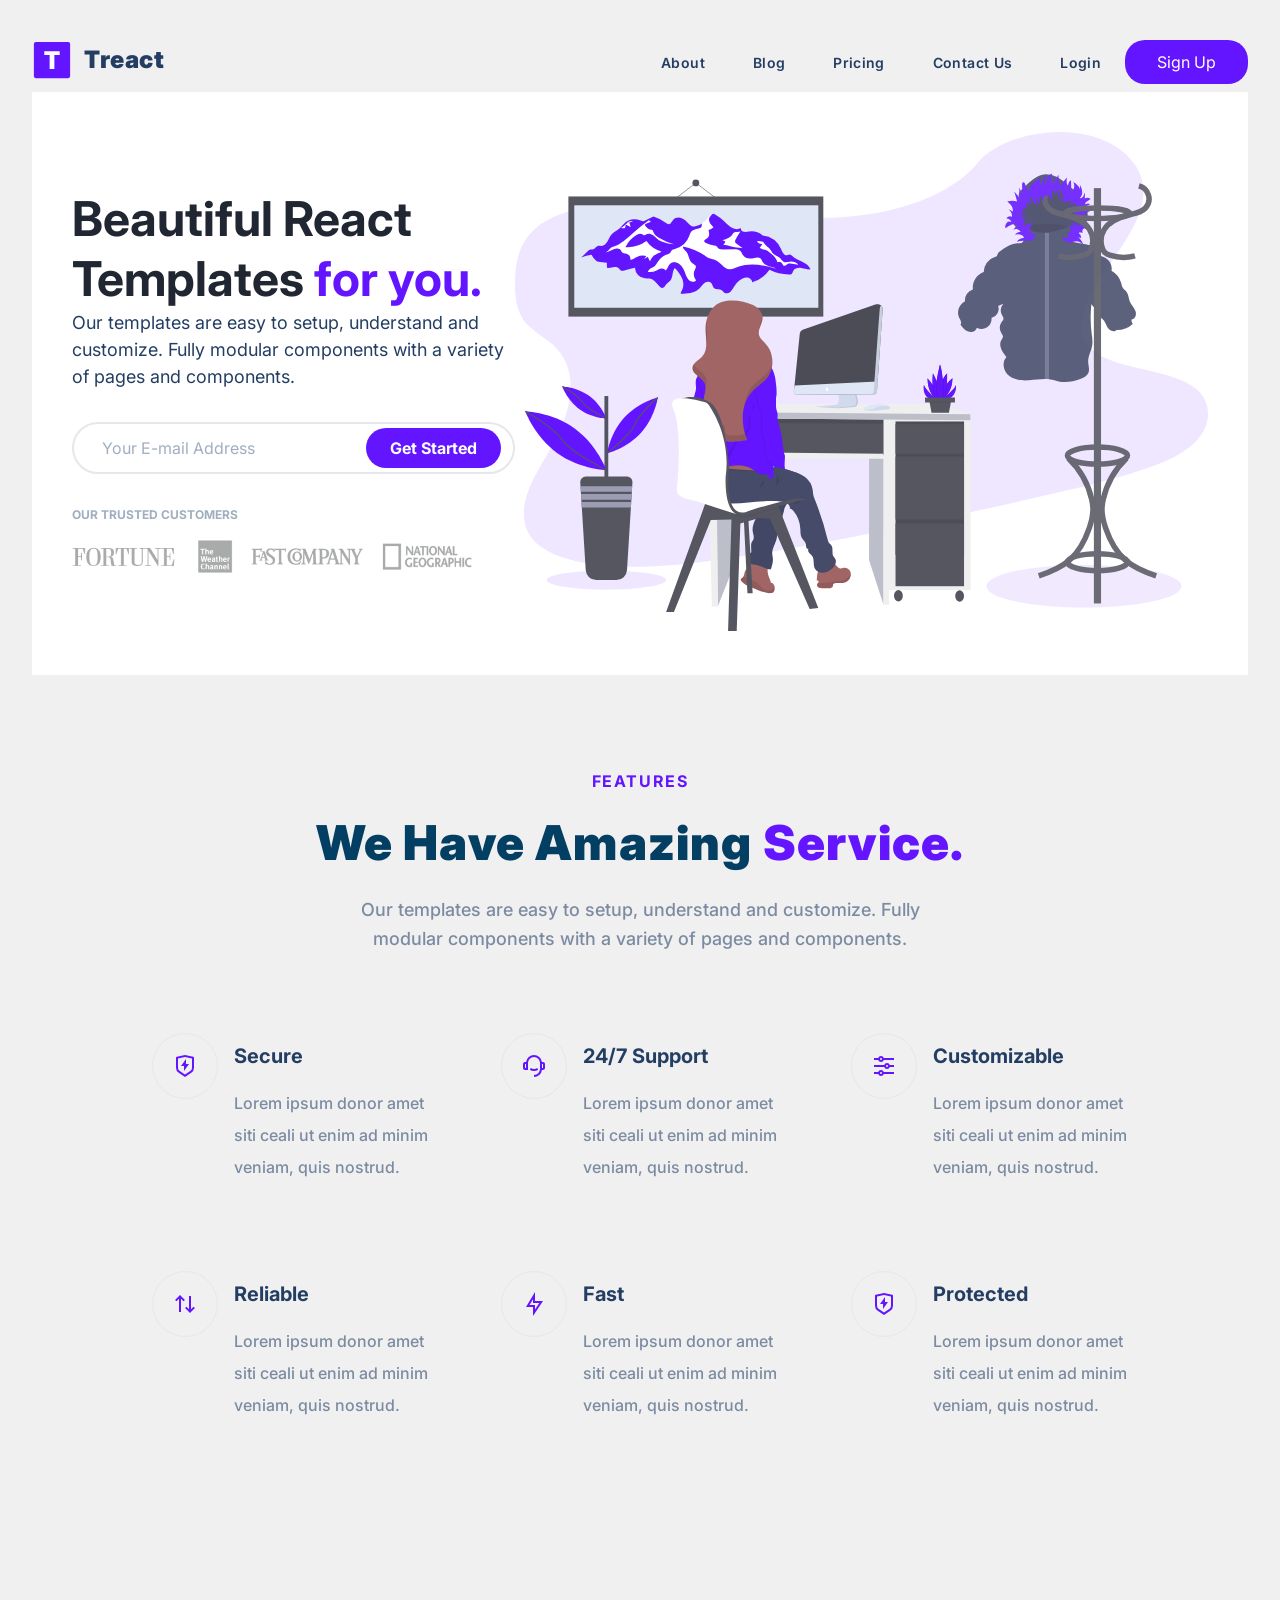
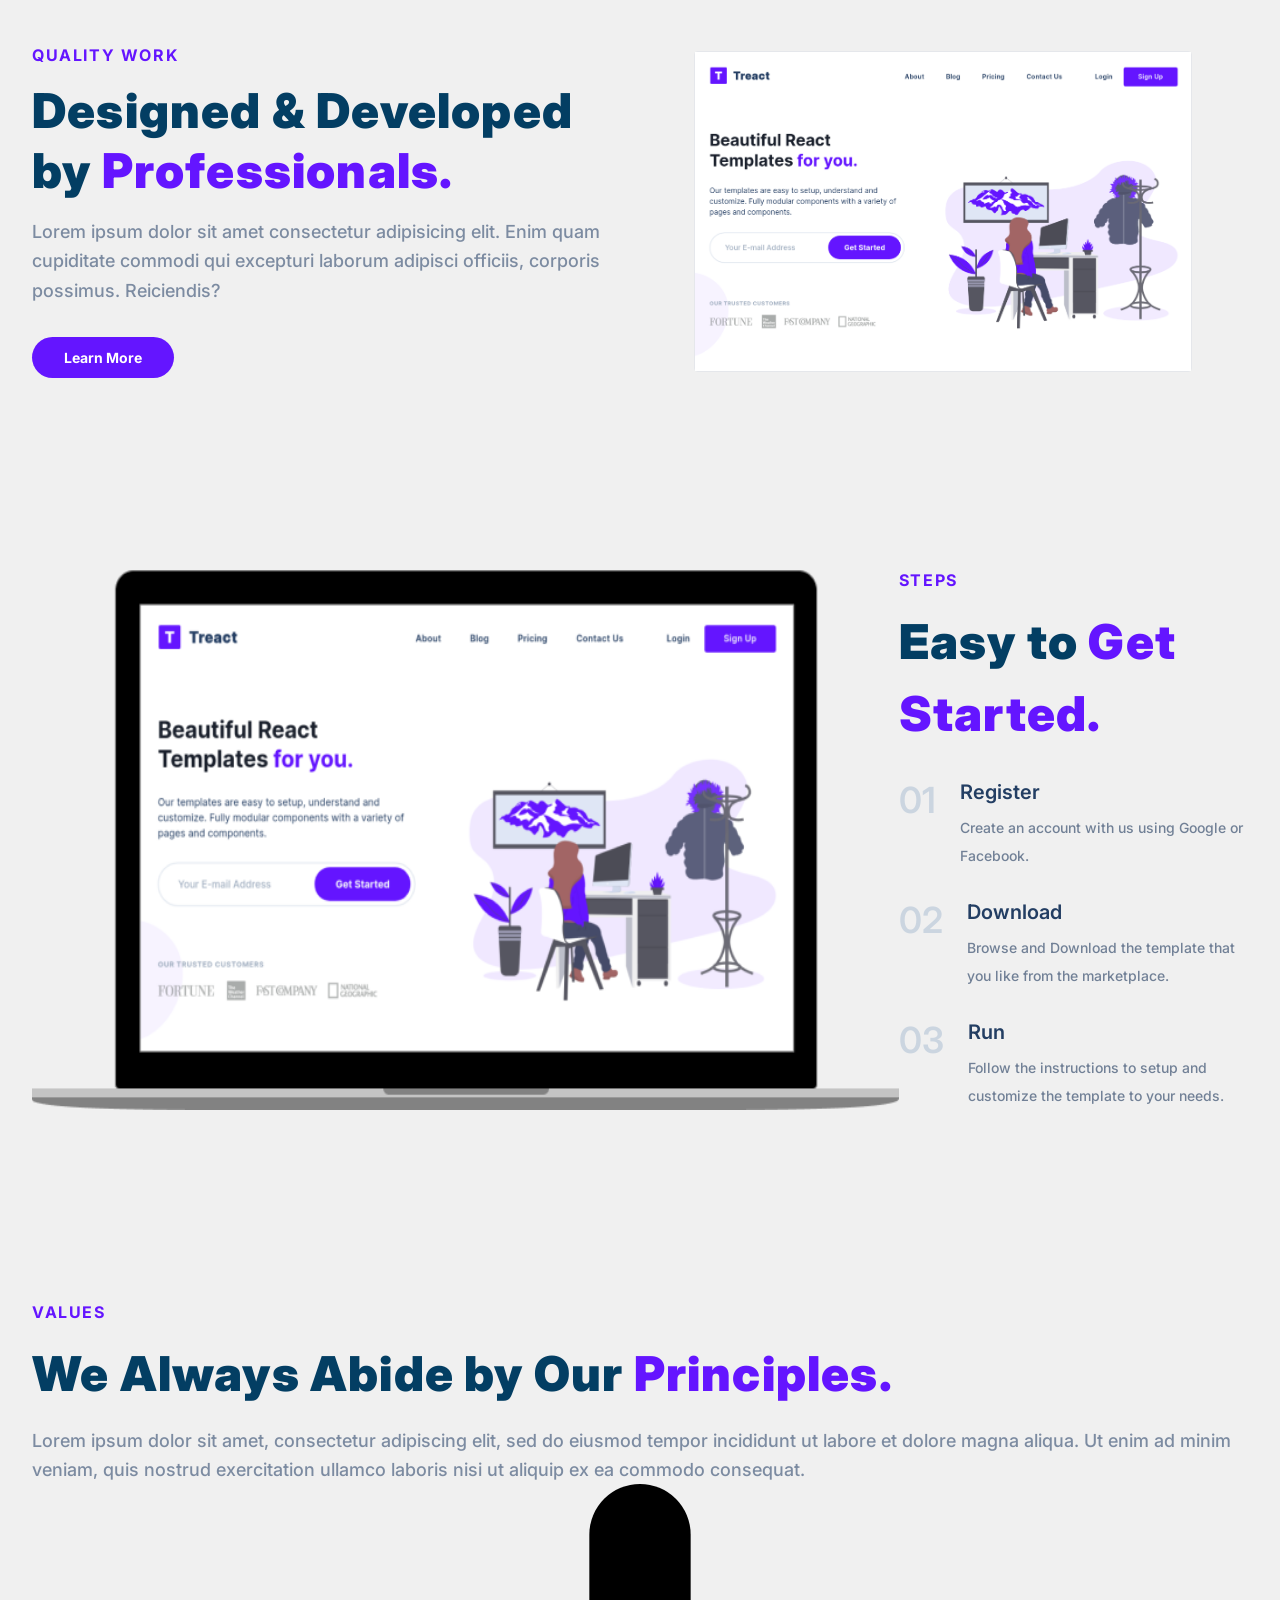
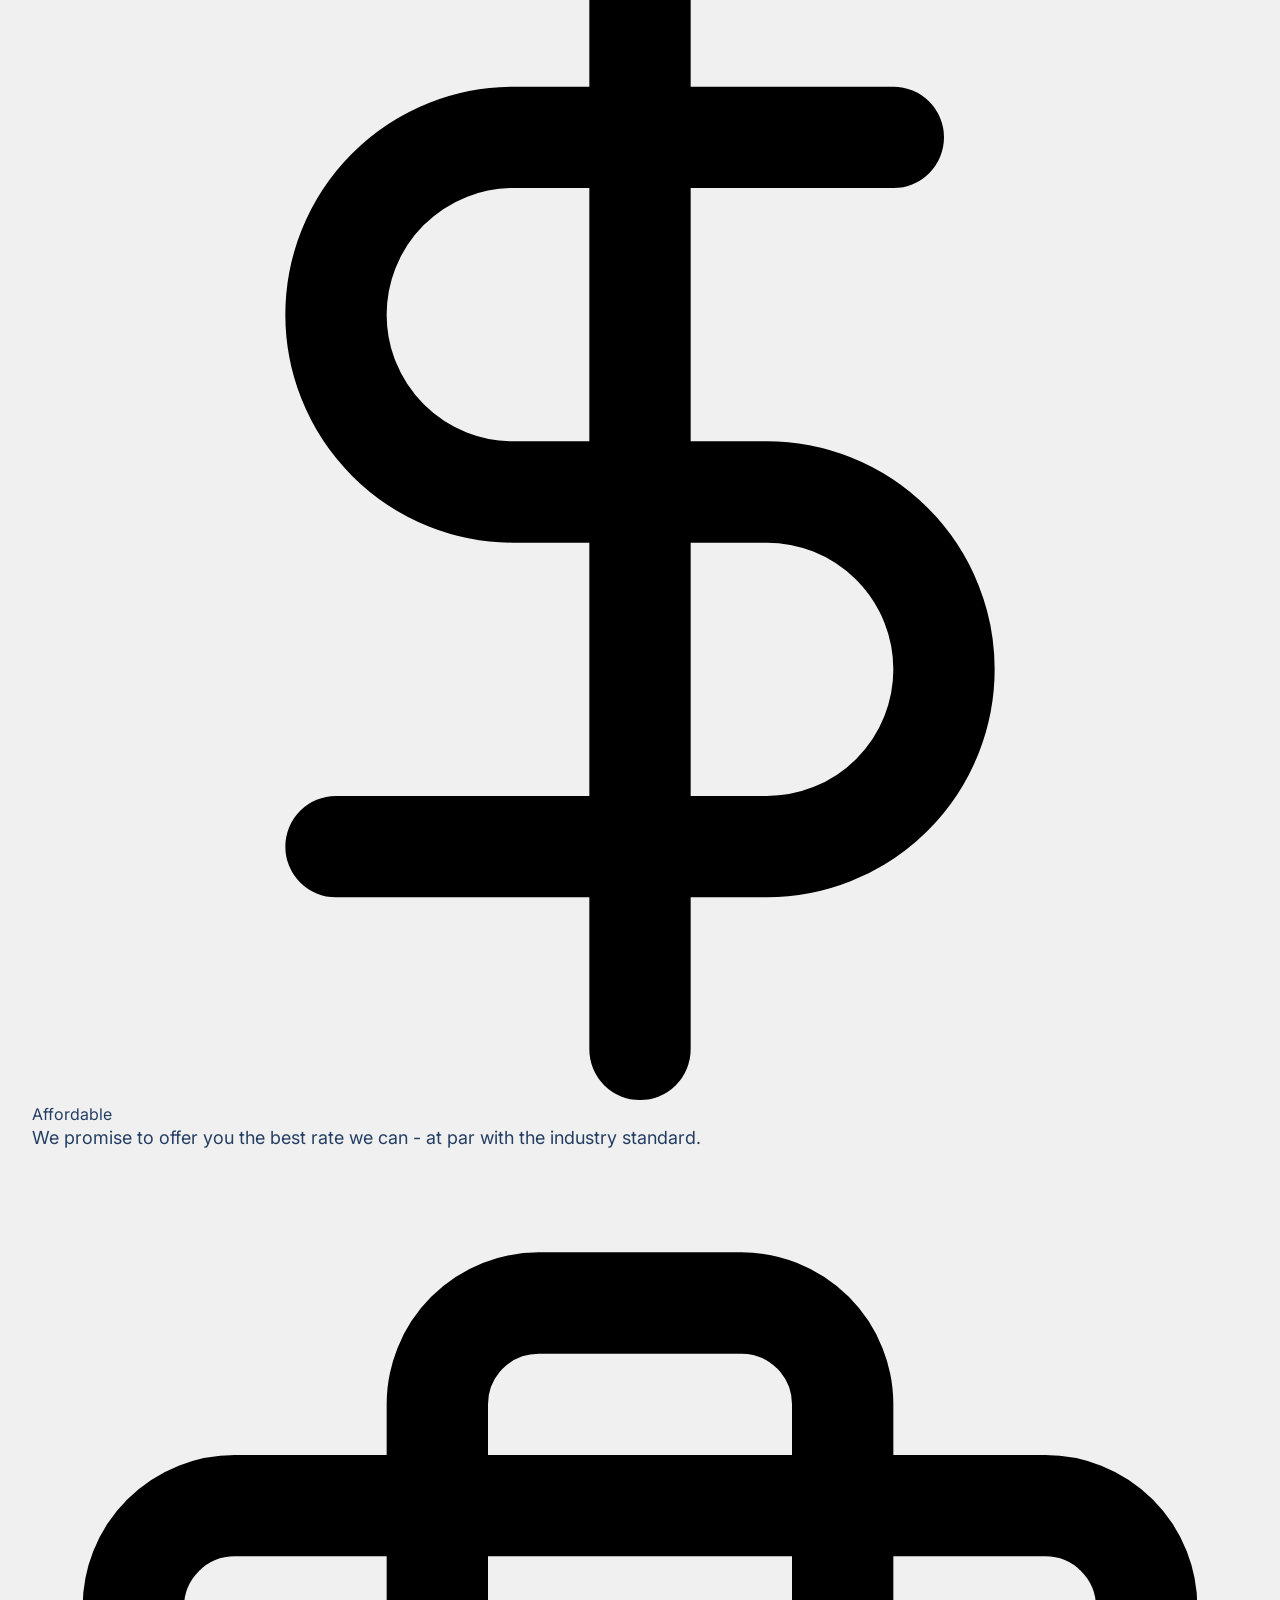
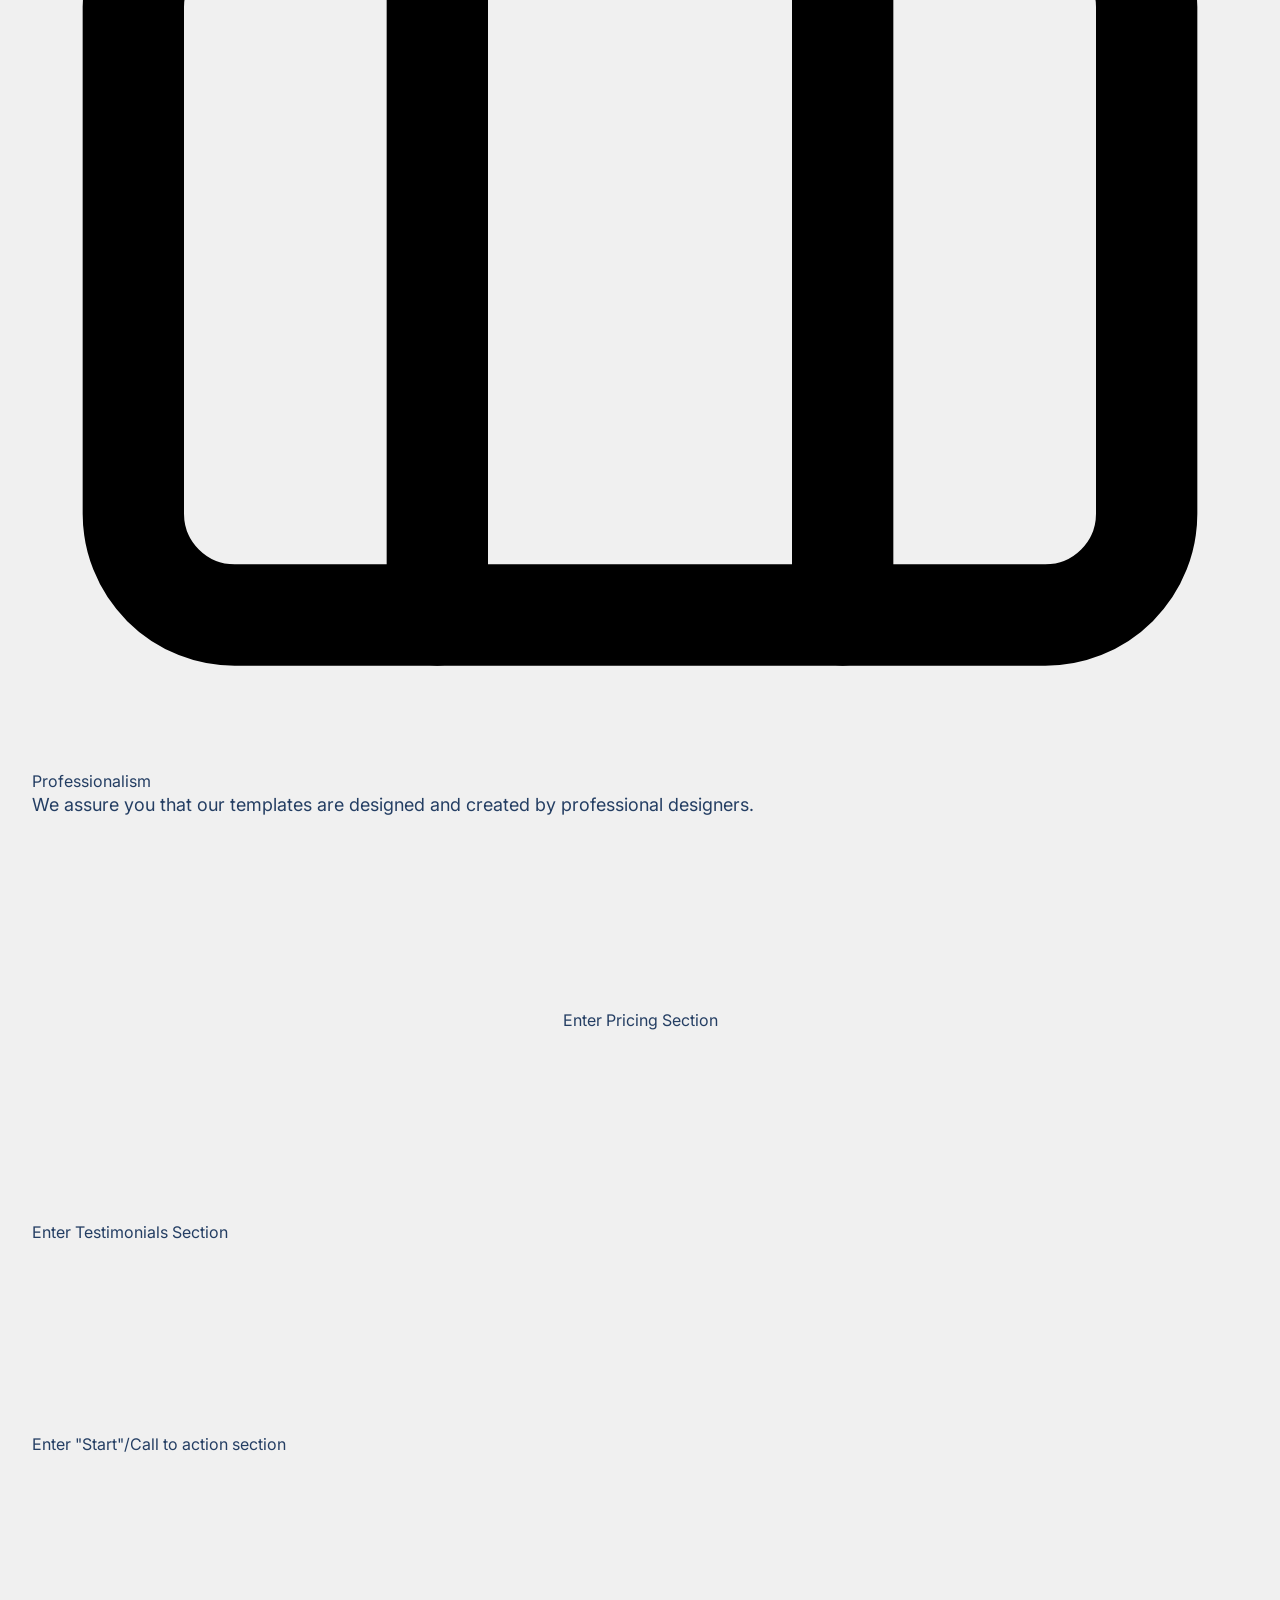
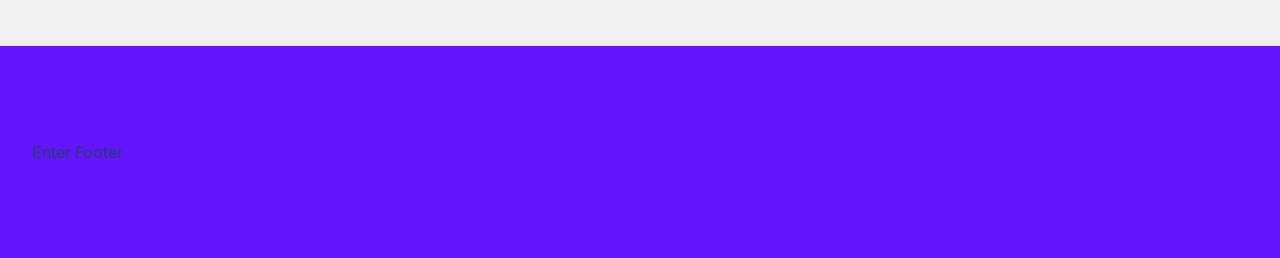
==== Final Project Kami/index.html @ b2da8e0b "ALL by myself through VALUES html" ====
<!DOCTYPE html>
<html lang="en">

<head>
    <meta charset="UTF-8">
    <meta http-equiv="X-UA-Compatible" content="IE=edge">
    <meta name="viewport" content="width=device-width, initial-scale=1.0">
    <title>Document</title>
    <link rel="stylesheet" href="styles.css">
    <link rel="stylesheet" href="https://pro.fontawesome.com/releases/v5.10.0/css/all.css"
        integrity="sha384-AYmEC3Yw5cVb3ZcuHtOA93w35dYTsvhLPVnYs9eStHfGJvOvKxVfELGroGkvsg+p" crossorigin="anonymous" />
    <script src="script.js"></script>
</head>

<body>
    <section id="landing">
        <nav>
            <div class="row nav__row">
                <div class="nav__logo">
                <img class="nav__logo--img" src= "assets 2/logo.2c489fc453a1783cbadacf914efa3df6.svg" alt="LOGO">
                <div class="nav__logo--title">Treact</div>
                </div>
                <div class="nav__links">
                    <a href="#" class="nav__link">About</a>
                    <a href="#" class="nav__link">Blog</a>
                    <a href="#" class="nav__link">Pricing</a>
                    <a href="#" class="nav__link">Contact Us</a>
                    <a href="#" class="nav__link">Login</a>
                    <a href="#" class="nav__link--primary">Sign Up</a>
                </div>
                <button class="btn__menu" onclick="openMenu()">
                    <svg xmlns="http://www.w3.org/2000/svg" width="24" height="24" viewBox="0 0 24 24" fill="none"
                        stroke="currentColor" stroke-width="2" stroke-linecap="round" stroke-linejoin="round"
                        class="btn__menu--svg">
                        <line x1="3" y1="12" x2="21" y2="12"></line>
                        <line x1="3" y1="6" x2="21" y2="6"></line>
                        <line x1="3" y1="18" x2="21" y2="18"></line></svg>
                </button>
            </div>
        </nav>
        <div class="modal">
            <button class="btn__menu btn__menu--close" onclick="closeMenu()">
                <svg xmlns="http://www.w3.org/2000/svg" width="24" height="24" viewBox="0 0 24 24" fill="none"
                    stroke="currentColor" stroke-width="2" stroke-linecap="round" stroke-linejoin="round"
                    class="light___StyledCloseIcon-lj69nl-14 fASujC">
                    <line x1="18" y1="6" x2="6" y2="18"></line>
                    <line x1="6" y1="6" x2="18" y2="18"></line>
                </svg>
            </button>
            <div class="modal__links">
                <a class="modal__link">About</a>
                <a class="modal__link">Blog</a>
                <a class="modal__link">Pricing</a>
                <a class="modal__link">Contact Us</a>
                <a class="modal__link">Login</a>
                <a class="modal__link modal__link--primary">Sign Up</a>
            </div>
        </div>
        <header>
    <div class="header-container">
        <div class="row">
        <div class="header__content">
            <div class="header__description">
                <h1>Beautiful React Templates <span class="purple">for you.</span></h1>
                <p class="header__description--para">
                    Our templates are easy to setup, understand and customize. Fully modular components with a variety of pages and components.
                </p>
                <div class="header__email--input">
                    <input type="email" placeholder="Your E-mail Address">
                    <button class="header__email--btn">Get Started</button>
                </div>
                <p class="header__customers--title">OUR TRUSTED CUSTOMERS</p>
                <img src="assets 2/customers-logo-strip.680ac7c2e8ae28161d2c.png" class="header__customers" alt="Customers">
            </div>
            <div class="header__img--wrapper">
                <img src="assets 2/design-illustration-2.6da6a00b20c07c4a9b65d1870679e1b8.svg" class="header__img" alt="Illustration">
            </div>
        </div>
        </div>
    </div>
</header>

    </section>
    <main>
        <section id="features">
            <div class="container">
                <div class="row__narrow">
                    <h4 class="section__tag">FEATURES</h4>
                    <h2 class="section__title">We Have Amazing <span class="purple">Service.</span></h2>
                    <div class="section__para">Our templates are easy to setup, understand and customize. Fully modular components with a variety of pages and components.</div>
                    <div class="features">
                       <div class="feature">
                        <div class="feature__row">
                            <figure class="feature__img--wrapper">
                                <img src="assets 2/shield-icon.daefe14b320b14fbd9cbd18908ac93ec.svg" class="feature__img">
                            </figure>
                            <div class="feature__text">
                                <h3 class="feature__title">Secure</h3>
                                <p class="feature__para">Lorem ipsum donor amet siti ceali ut enim ad minim veniam, quis nostrud.</p>
                            </div>
                        </div>
                       </div> 
                       <div class="feature">
                        <div class="feature__row">
                            <figure class="feature__img--wrapper">
                                <img src="assets 2/support-icon.f9253ffa8cb6ffde5bbaa05eb5136375.svg" class="feature__img">
                            </figure>
                            <div class="feature__text">
                                <h3 class="feature__title">24/7 Support</h3>
                                <p class="feature__para">Lorem ipsum donor amet siti ceali ut enim ad minim veniam, quis nostrud.</p>
                            </div>
                        </div>
                       </div> 
                       <div class="feature">
                        <div class="feature__row">
                            <figure class="feature__img--wrapper">
                                <img src="assets 2/customize-icon.367468c90fd796009b97fbfba67b2c6a.svg" class="feature__img">
                            </figure>
                            <div class="feature__text">
                                <h3 class="feature__title">Customizable</h3>
                                <p class="feature__para">Lorem ipsum donor amet siti ceali ut enim ad minim veniam, quis nostrud.</p>
                            </div>
                        </div>
                       </div> 
                       <div class="feature">
                        <div class="feature__row">
                            <figure class="feature__img--wrapper">
                                <img src="assets 2/reliable-icon.1367510a8f0a1bec76dc425d25f92f43.svg" class="feature__img">
                            </figure>
                            <div class="feature__text">
                                <h3 class="feature__title">Reliable</h3>
                                <p class="feature__para">Lorem ipsum donor amet siti ceali ut enim ad minim veniam, quis nostrud.</p>
                            </div>
                        </div>
                       </div> 
                       <div class="feature">
                        <div class="feature__row">
                            <figure class="feature__img--wrapper">
                                <img src="assets 2/fast-icon.dbb971a73d4805d2fc3bcdacdb55beba.svg" class="feature__img">
                            </figure>
                            <div class="feature__text">
                                <h3 class="feature__title">Fast</h3>
                                <p class="feature__para">Lorem ipsum donor amet siti ceali ut enim ad minim veniam, quis nostrud.</p>
                            </div>
                        </div>
                       </div> 
                       <div class="feature">
                        <div class="feature__row">
                            <figure class="feature__img--wrapper">
                                <img src="assets 2/shield-icon.daefe14b320b14fbd9cbd18908ac93ec.svg" class="feature__img">
                            </figure>
                            <div class="feature__text">
                                <h3 class="feature__title">Protected</h3>
                                <p class="feature__para">Lorem ipsum donor amet siti ceali ut enim ad minim veniam, quis nostrud.</p>
                            </div>
                        </div>
                       </div> 
                    </div>
                </div>
            </div>
        </section>
        <section id="quality">
            <div class="container">
                <div class="row">
                    <div class="quality__description">
                        <div class="section__tag">QUALITY WORK</div>
                        <h2 class="section__title">Designed & Developed by <span class="purple">Professionals.</span></h2>
                        <p class="section__para">Lorem ipsum dolor sit amet consectetur adipisicing elit. Enim quam cupiditate commodi qui excepturi laborum adipisci officiis, corporis possimus. Reiciendis?</p>
                        <button class="btn">Learn More</button>
                    </div>
                    <figure class="quality__img--wrapper">
                        <img src="assets 2/hero-screenshot-1.40a097b525c2f8c9808e.png" class="quality__img">
                    </figure>
                </div>
            </div>
        </section>
        <section id="steps">
            <div class="container">
                <div class="row">
                    <div class="steps__img--wrapper">
                        <img src="assets 2/hero-screenshot-2.241aac1fbc66db29d873.png" class="steps__img" alt="Screenshot">
                    <div class="steps__description">
                        <div class="section__tag">STEPS</div>
                        <h2 class="section__title">Easy to <span class="purple">Get Started.</span></h2>
                        <div class="step__list">
                            <div class="step">
                                <div class="step__number">01</div>
                                <div class="step__description">
                                    <div class="step__title">Register</div>
                                    <p class="step__para">Create an account with us using Google or Facebook.</p>
                                </div>
                            </div>
                            <div class="step">
                                <div class="step__number">02</div>
                                <div class="step__description">
                                    <div class="step__title">Download</div>
                                    <p class="step__para">Browse and Download the template that you like from the marketplace.</p>
                                </div>
                            </div>
                            <div class="step">
                                <div class="step__number">03</div>
                                <div class="step__description">
                                    <div class="step__title">Run</div>
                                    <p class="step__para">Follow the instructions to setup and customize the template to your needs.</p>
                                </div>
                            </div> 
                        </div>
                </div>
            </div>
        </section>
        <section id="values">
            <div class="container">
                <div class="row">
                    <div class="values__description">
                        <div class="section__tag">VALUES</div>
                        <h2 class="section__title">We Always Abide by Our<span class="purple"> Principles.</span></h2>
                        <div class="section__para">Lorem ipsum dolor sit amet, consectetur adipiscing elit, sed do eiusmod tempor incididunt ut labore et dolore magna aliqua. Ut enim ad minim veniam, quis nostrud exercitation ullamco laboris nisi ut aliquip ex ea commodo consequat.</div>
                        <div class="value__list">
                        <div class="value">
                        <div class="value__title">
                            <img src="assets 2/dollar-sign (1).svg" alt="Dollar Sign">Affordable</div>
                        <p class="value__para">We promise to offer you the best rate we can - at par with the industry standard.</p>
                    </div>
                </div>
                <div class="value">
                    <div class="value__title">
                        <img src="assets 2/briefcase.svg" alt="Briefcase">Professionalism</div>
                    <p class="value__para">We assure you that our templates are designed and created by professional designers.</p>
                </div>
                </div>
                    </div>
                </div>
            </div>
        </section>
        <section id="pricing">
            <div class="container">
                <div class="row">
                    <!--  -->Enter Pricing Section<!--  -->
                </div>
            </div>
        </section>
        <section id="testimonials">
            <div class="container">
                <div class="row">
                    <!--  -->Enter Testimonials Section<!--  -->
                </div>
            </div>
        </section>
        <section id="start">
            <div class="container">
                <div class="row">
                    <!--  -->Enter "Start"/Call to action section<!--  -->
                </div>
            </div>
        </section>
    </main>
    <footer>
        <div class="row footer__row">
            <!--  -->Enter Footer<!--  -->
        </div>
    </footer>
</body>

</html>
---- Final Project Kami/styles.css ----
@import url('https://fonts.googleapis.com/css2?family=Inter:wght@100;200;300;400;500;600;700;800;900&display=swap');

* {
    margin: 0;
    padding: 0;
    box-sizing: border-box;
    font-family: 'Inter', system-ui;
    color: #243e63;
}

html {
    scroll-behavior: smooth;
}

body {
    max-width: 100vw;
    overflow-x: hidden;
    font-family: 'Inter', system-ui;
    background-color: #f0f0f0;
    color: #333;
}




.row {
    width: 100%;
    max-width: 1280px;
    margin: 0 auto;
}

.row__narrow {
    width: 100%;
    max-width: 1024px;
    margin: 0 auto;
}

.container {
    padding: 96px 0;
}

a {
    display: inline;
    text-decoration: none;
}

img {
    width: 100%;
}

h1 {
    font-size: 48px;
    color: #212732;
    line-height: 1.25;
}

.purple {
    color: #6415ff;
}

p {
    font-size: 18px;
    line-height: 1.5;
}
.section__title {
    font-size: 48px;
    font-weight: 900;
    color: rgba(6, 62, 99);
    line-height: 1.5;
    margin: 16px 0;
    letter-spacing: 0.025em;
}

section {
    padding: 0 32px;
}

main {
    margin-bottom: 96px;
}

.row {
width: 100%;
max-width: 1280px;
margin: auto 0;    
}

.nav {
    display: flex;
    justify-content: space-between;
    align-items: center;
}

.row {
    width: 100%;
    max-width: 1200px;
    margin: 0 auto;
}


/* 

NAVBAR ↓

*/


nav {
    display: flex;
    padding-top: 32px;
}

.nav__row {
    display: flex;
    justify-content: space-between;
}

.nav__logo {
    display: flex;
    align-items: center;
    margin: 8px 0;
    padding-bottom: 4px;
}

.nav__logo--title {
    font-weight: 900;
    font-size: 24px;
    margin-left: 12px;
    padding-bottom: 2px;
    letter-spacing: 0.6px;
}

.nav__logo--img {
    height: 40px;
    width: 40px;
}

.nav__container {
    width: 100%;
    max-width: 1200px;
    padding: 0 24px;
    display: flex;
    justify-content: space-between;
    margin: 0 auto;
}

.nav__links {
    display: flex;
    align-items: center;
    padding-bottom: 2px;
}

.nav__link {
    margin: 0 24px;
}


.nav__link--primary {
    color: rgb(255, 255,255);
    background-color: rgb(100, 21, 255);
    line-height: 1.5;
    margin: 2px 0px 0px;
    padding: 10px 32px;
    border-radius: 20px;
    border-width: medium;
    border-style: none;
    border-color: currentColor;
    border-image: initial;
    transition: 300ms; 
}

.nav__link {
    font-size: 14px;
    font-weight: 600;
    padding-top: 4px;
    letter-spacing: 0.35px;
    border-bottom: 2px solid transparent; 
    position: relative;
    transition: all 300ms;
}

a {
    display: inline;
    text-decoration: none;
}

.nav__link:after {
    content: "";
    position: absolute;
    left: 0;
    bottom: -6px;
    height: 2px;
    width: 100%;
    background: #6415ff;
    transitioin: all 300ms ease;
    opacity: 0;
}


.btn__menu {
    display: none;
    background: transparent;
    border: none;
    transition: all 300ms ease;
}

.btn__menu--svg:hover {
    filter: invert(26%) sepia(94%) saturate(7476%) hue-rotate(261deg) brightness(94%) contrast(115%);
}

.modal {
    position: fixed;
    top: 0;
    left: 0;
    right: 0;
    height: 378px;
    margin: 24px 16px;
    padding: 32px;
    background-color: #fff;
    border: 1px solid rgb(229, 231, 235);
    border-radius: 8px;
    z-index: 4;
    visibility: hidden;
    opacity: 0;
    transform: translateX(300%);
    transition: all 300ms ease;
}

.modal__links {
    width: 100%;
    height: 100%;
    display: flex;
    flex-direction: column;
    align-items: center;
}

.modal__link {
    color: #1a202c;
    font-size: 18px;
    font-weight: 600;
    line-height: 1.5;
    margin: 8px 0;
    padding-bottom: 4px;
    border-bottom: 2px solid transparent;
}

.modal__link--primary {
    color: #f7fafc;
    padding: 12px 32px;
    background: #6415ff;
    border-radius: 500px;
    border: none;
}

.menu--open .modal {
    visibility: visible;
    opacity: 1;
    transform: translateX(0);
}

.btn__menu--close {
    position: fixed;
    top: 24px;
    right: 18px;
}


/* 

HEADER / ABOUT US ↓

*/

.row {
    display: flex;
    align-items: center;
    justify-content: space-between;
}

header {
    display: flex;
    align-items: center;
    justify-content: space-between;
    padding: 20px;
    background-color: white;
}



.header-container {
    display: flex;
    align-items: center;
    justify-content: space-between;
    padding: 20px;
}

.header__description {
  flex: 1;
  width: 40%;

}

.header__content {
    display: flex;
    align-items: center;
    justify-content: space-between;
}

.header__email--input {
    display: flex;
    align-items: center;
}

.header__customers {
    max-width: 100%;
}



.header__email {
    width: 100%;
    max-width: 448px;
    height: 68px;
    position: relative;
    display: flex;
    justify-content: flex-end;
    align-items: center;
}

.header__email--input:focus {
    outline: none;
    border-color:#6415ff;
}

.header__email--input {
    display: flex;
    align-items: center;
    width: 100%;
    max-width: 448px;
    height: 52px;
    border-radius: 50px;
    border: 2px solid rgb(229, 231, 235);
    padding: 0 12px;
    margin: 32px 0;
    background-color: #fff;
}

.header__email--input input {
    flex: 1;
    border: none;
    outline: none;
    padding: 0 16px;
    font-size: 16px;
    color: rgb(36, 62, 99);
}

.header__email--input input::placeholder {
    color: #a0aec0;
}

.header__email--btn {
    z-index: 2;
    padding: 10px 24px;
    white-space: nowrap;
    border-radius: 50px;
    border: none;
    background-color:#6415ff;
    color: #fff;
    font-weight: 700;
    font-size: 16px;
    transition: all 300ms ease;
    flex-shrink: 0;
}

button {
    cursor: pointer;
}

.header__img {
    max-width: 100%;
    height: auto;
}

.header__img-wrapper {
    width: 60%;
}

.header__customers--title {
    color: #a0aec0;
    font-size: 12px;
    font-weight: 700;
}

.header__customers {
    width: 100%;
    max-width: 400px;
    margin-top: 16px;
    opacity: 0.5;
}

/* 

FEATURES ↓

*/


#features {
    position: relative;
}

section {
    padding: 0 32px;
}

.section__title {
    font-size: 48px;
    font-weight: 900;
    color: rgba(6, 62, 99);
    line-height: 1.5;
    margin: 16px 0;
    letter-spacing: 0.025em;
}

#features .section__title {
    text-align: center;
}

* {
    margin: 0;
    padding: 0;
    box-sizing: border-box;
    font-family: "Inter", sans-serif;
    color: #243e63;
} 

#features .row__narrow {
    display: flex;
    flex-direction: column;
    align-items: center;
}

.row__narrow {
    width: 100%;
    max-width: 1024px;
    margin: 0 auto;
}

#features .section__para {
    text-align: center;
    max-width: 570px;
}

.section__para {
    font-size: 14px;
}

.section__para {
    font-weight: 500;
    color: #7c8ba1;
    line-height: 1.625;
}

.features {
    display: flex;
    flex-wrap: wrap;
    justify-content: center;
    gap: 24px;
    margin-top: 48px;
}

.feature {
    flex: 0 1 calc(33.333% - 16px);
    min-width: 280px;
}

@media (max-width: 768px) {
    .feature {
        flex: 0 1 calc(50% - 12px);
        max-width: 384px;
    }
}

@media (max-width: 1024px) {
    .feauture__row {
        padding: 32px 8px;
        margin: 0 16px;
    }
}

.feature__row {
    display: flex;
    align-items: flex-start;
    padding: 32px 24px;
}

.feature__img--wrapper {
    display: flex;
    padding: 20px;
    border: 1px solid #e5e7eb;
    border-radius: 500px;
}

.feature__img {
    width: 24px;
    height: 24px;
}

.feature__text {
    margin-top: 8px;
    margin-left: 16px;
}

.feature__title {
    font-size: 20px;
    font-weight: 700;
    color: #243e63;
    line-height: 1.5;
    margin-bottom: 8px;
}

@media (max-width: 1024px) {
.feature__title {
    line-height: 1;
    }
}

@media (max-width: 1024px) {
    .feature__para {
        max-width: none;
    }
}

.feature__para {
    margin-top: 16px;
    font-size: 16px;
    color: rgb(124, 139, 161);
    line-height: 2;
    font-weight: 500;
}

/* 

QUALITY WORK ↓

*/


#quality .row {
    display: flex;
    justify-content: space-between;
    align-items: center;
}

section {
    padding: 0 32px;
}

* {
    margin: 0;
    padding: 0;
    box-sizing: border-box;
    font-family: "Inter", sans-serif;
    color: #243e63;
}

.container {
    padding: 96px 0;
}

@media (max-width: 768px) {
    #quality .row {
        flex-direction: column-reverse;
    }
}

#quality .row {
    display: flex;
    justify-content: space-between;
    align-items: center;
}

.row {
    width; 100%;
    max-width: 1280px;
    margin: 0 auto;
}

@media (max-width: 768px) {
    .quality__description {
        margin: 448px;
    }
}
@media (max-width: 768px) {
    .quality__description {
        padding: 0;
        margin-top: 64px;
        text-align: center;
    }
}

@media (max-width: 1024px) {
    .quality__desctription {
        margin: 0px;
    }
}

.section__tag {
    font-size: 16px;
    color: #6415ff;
    letter-spacing: 1.6px;
    font-weight: 700;
    text-transform: uppercase;
}

#quality .section__title {
    line-height: 1.25;
}

@media (max-width: 1024px) {
    .section__title {
        font-size: 36px;
    }
}

.section__title {
    font-size: 48px;
    font-weight: 900;
    color: rgba(6, 62, 99);
    line-height: 1.5;
    margin: 16px 0;
    letter-spacing: 0.025em;
}

.purple {
    color:#6415ff;
}

@media (max-width: 768px) {
    .section__para {
        font-size: 14px;
    }
}

.section__para {
    font-size: 18px;
    font-weight: 500;
    color: #7c8ba1;
    line-height: 1.625;
}

#quality .btn {
    margin-top: 32px;
}

.btn {
    background-color: #6415ff;
    padding: 12px 32px;
    border: none;
    border-radius: 500px;
    font-size: 14px;
    color: #fff;
    font-weight: bold;
    transition: all 300ms ease;
    cursor: pointer;
}

@media (max-width: 768px) {
    .quality__description {
        padding: 0;
        margin-top: 64px;
        text-align: center;

    }
}

@media (max-width: 1024px) {
    .quality__description {
        margin-right: 0px;
    }
}

.quality__img--wrapper {
    border-radius: 4px;
    border: 1px solid rgb(229, 231, 235);
    position: relative;
    margin: 0 56px;
    z-index: 2;
    display: flex;
}

.quality__img {
    z-index: 1;
}

img {
    width: 100%;
}

.quality__grid {
    transform: translateX(50%) translateY(50%) scaleX(1) scaleY(1);
    width: 80px;
    height: 80px;
    position: absolute;
    right: 0px;
    bottom: 0px;
    fill: rgb(100, 21, 255);
    --tw-text-opacity: 1;
    color: rgba(100, 21, 255, var(--tw-text-opacity));
    z-index: 0;
    display: block;
}

/* 

STEPS ↓

*/


#steps .row {
    display: flex;
    justify-content: space-between;
    align-items: center;
}

section {
    padding: 0 32px;
}

* {
    margin: 0;
    padding: 0;
    box-sizing: border-box;
    font-family: "Inter", sans-serif;
    color: #243e63;
} 

.container {
    padding: 96px 0;
}

@media (max-width: 768px) {
    #steps .row {
        flex-direction: column;
    }
}

#steps .row {
    diplay: flex;
    justify-content: center;
    align-items: center;
}

.row {
    width: 100%;
    max-width: 1280px;
    margin: 0 auto; 
}

.steps__img--wrapper {
    display: flex; 
    position: relative;
}

.steps__img {
    z-index: 2;
}

img {
    width: 100%;
}

@media (max-width: 768px) {
    .steps__description {
        width: 100%;
        max-width: 448px;
    }
}

@media (max-width: 768px) {
    .steps__description {
        padding: 0;
        margin-top: 64px;
        text-align: center;
    }
}

.section__tag {
    font-size: 16px;
    color: #6415ff;
    letter-spacing: 1.6px;
    font-weight: 700;
    text-transform: uppercase;
}

.section__title {
    font-size: 48px;
    font-weight: 900;
    color: rgb(3, 62, 99);
    line-height: 1.5;
    letter-spacing: 0.025em;
    margin: 16px 0px
}

.purple {
    color: #6415ff;
}

@media (max-width: 1024px) {
    .section__title {
        font-size: 36px;
    }
}

@media (max-width: 768px) {
    .step {
        flex-direction: column;
        align-items: center;
    }
}

.step {
    display: flex;
    align-items: flex-start;
    margin-top: 32px;
}

.step__number {
    color: rgb(203, 213, 224);
    font-size: 36px;
    font-weight: 600;
    line-height: 1;
}

@media (max-width: 768px) {
    .step__description {
        margin-top: 12px;
        margin-left: 0px;
    }
}

.step__description {
    display: flex;
    flex-direction: column;
    margin-left: 24px;
    max-width: 320px;
}

.step__title {
    font-weight: 600;
    font-size: 20px;
    color: rgb(35, 62, 99);
    line-height: 1;
}

.step__para {
    font-size: 14px;
    color: rgb(113, 128, 150);
    margin-top: 12px;
    font-weight: 500;
    line-height: 2;
}



/* 

VALUES ↓

*/

#values .row {
    display: flex;
    justify-content: space-between;
    align-items: center;
}

* {
    margin: 0;
    padding: 0;
    box-sizing: border-box;
    font-family: "Inter", sans-serif;
    color: #243e63;
} 



/*

PRICING ↓

*/


#pricing .row {
    display: flex;
    flex-direction: column;
    align-items: center;
}

/* 

TESTIMONIALS ↓

*/


#testimonials .row {
    display: flex;
}


/* 

START / CALL TO ACTION ↓

*/



#start .row {
    position: relative;
    overflow: hidden;
}


/* 

FOOTER ↓

*/


footer {
    padding: 96px 32px;
    background-color: rgb(100, 21, 255);
    margin-bottom: -32px;
    position: relative;
    overflow: hidden;
}


/* 

MOBILE RESPONSIVENESS ↓

*/


@media(max-width: 1280px) {
    header .row {
        align-items: flex-end;
    }
}

@media (max-width: 1024px) {

    .btn__menu {
        display: block;
    }
    header .row {
        flex-direction: column;
        align-items: center;
    }
    footer {
        padding: 80px 32px;
    }
}

@media(max-width: 768px) {
    #quality .row,
    #values .row {
        flex-direction: column-reverse;
    }
    #steps .row,
    #testimonials .row {
        flex-direction: column;
        align-items: center;
    }
    #pricing .row {
        margin-top: 40px;
    }
}

@media(max-width: 640px) {
    .container {
        padding: 80px 0;
    }
    .nav__logo {
        margin: 8px 0;
        padding-bottom: 4px;
    }
    main {
        margin-bottom: 80px;
    }
}
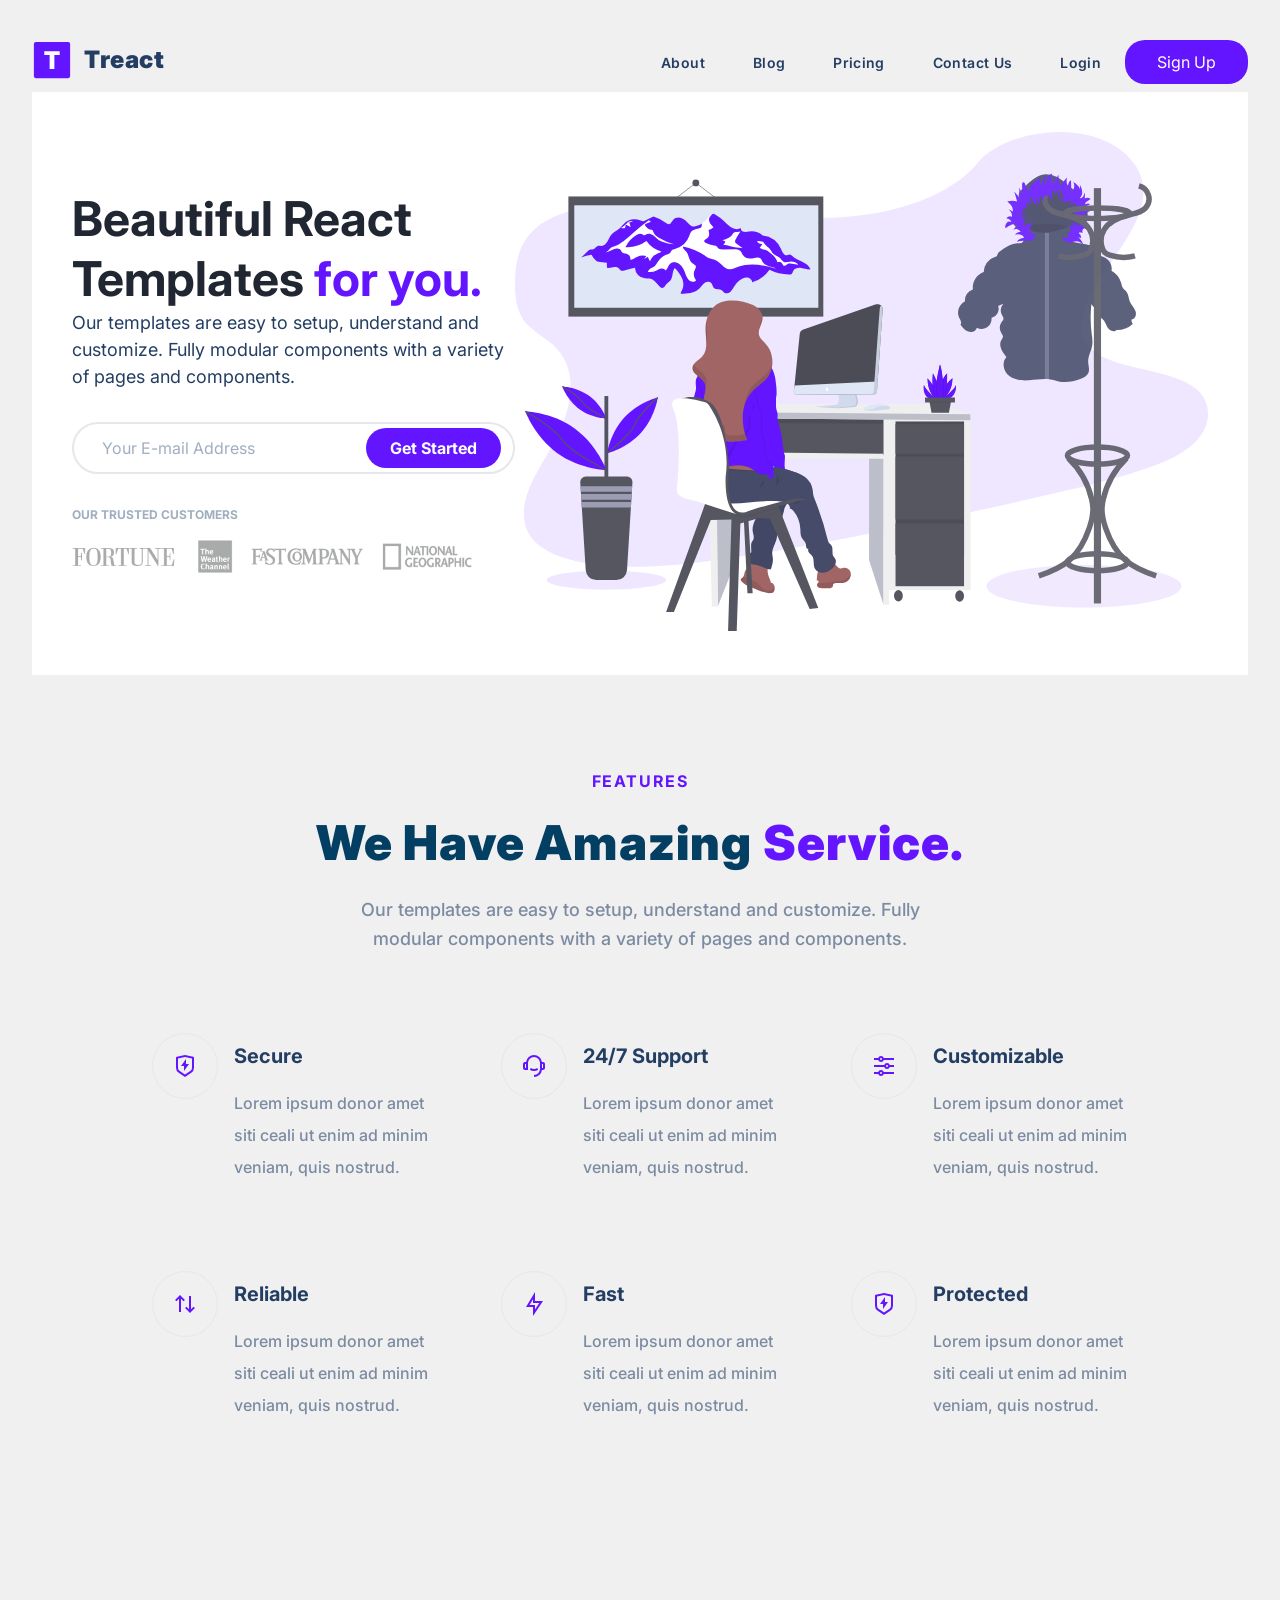
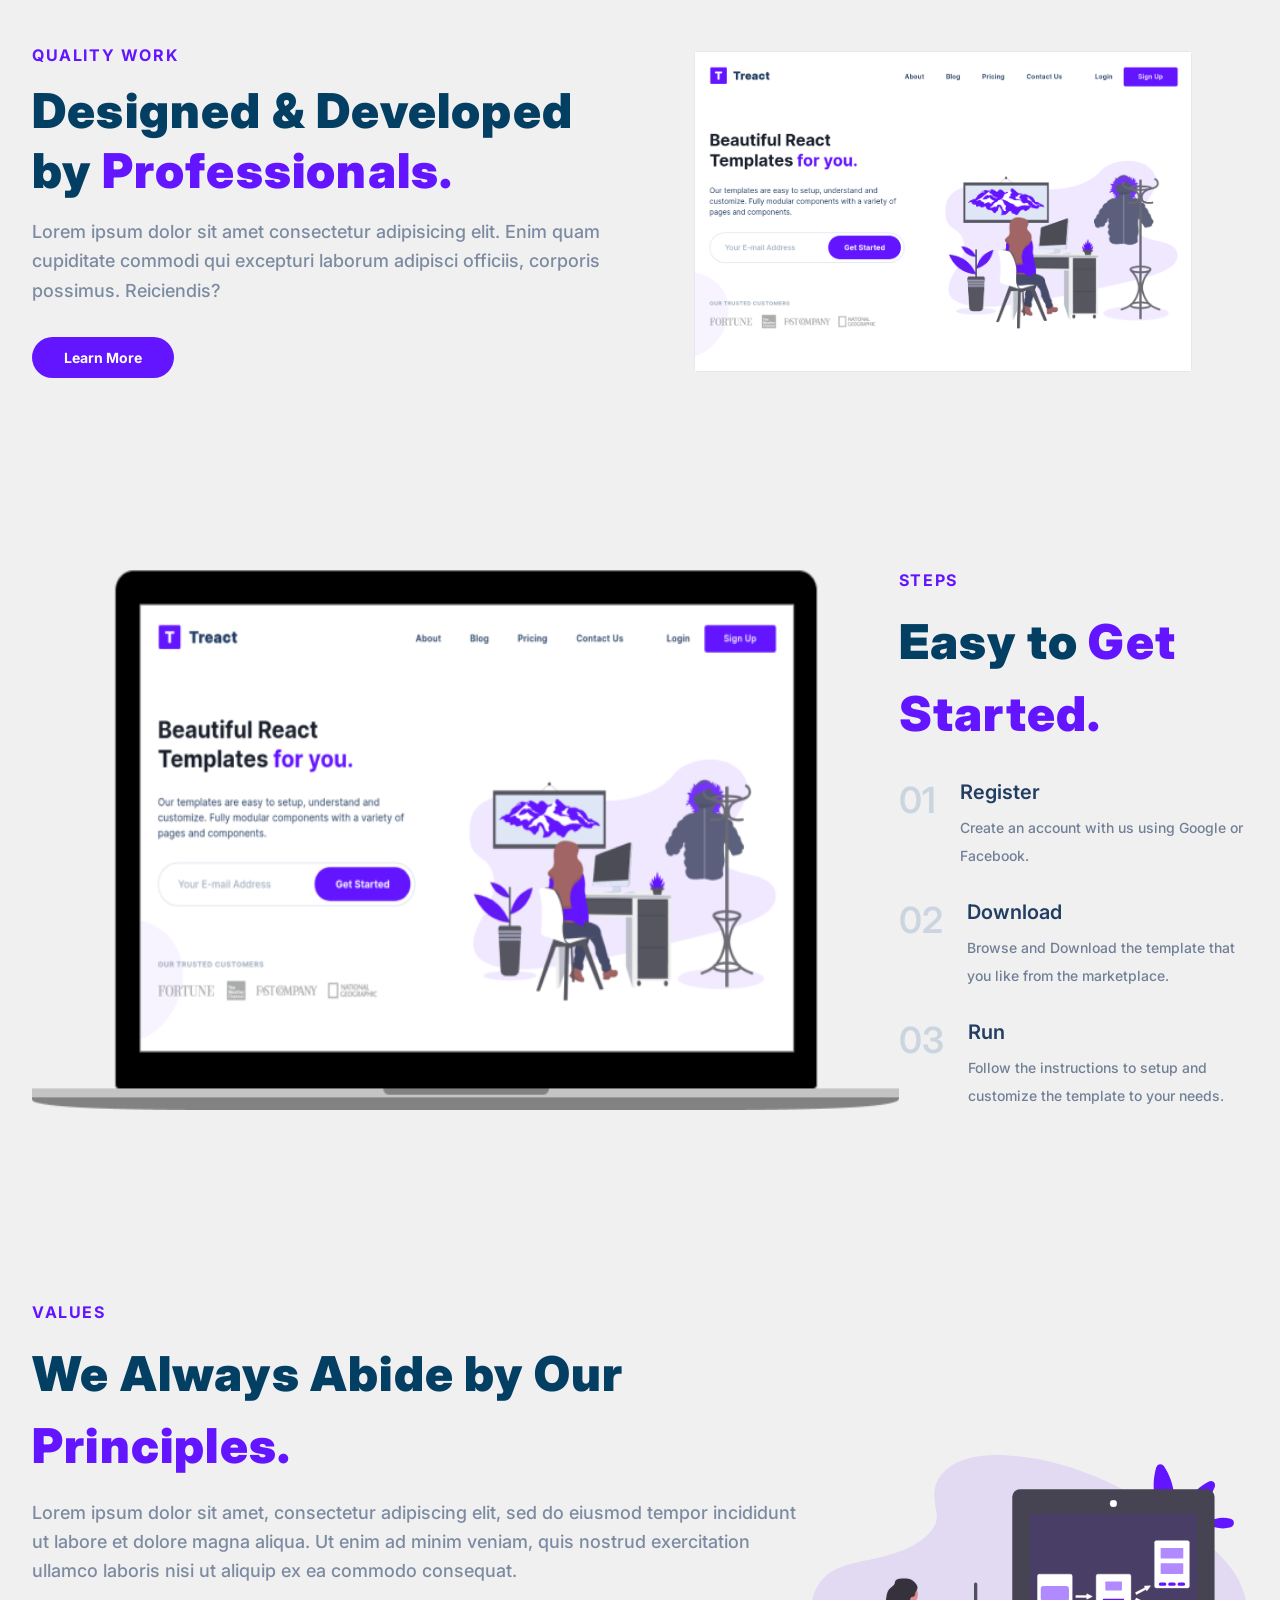
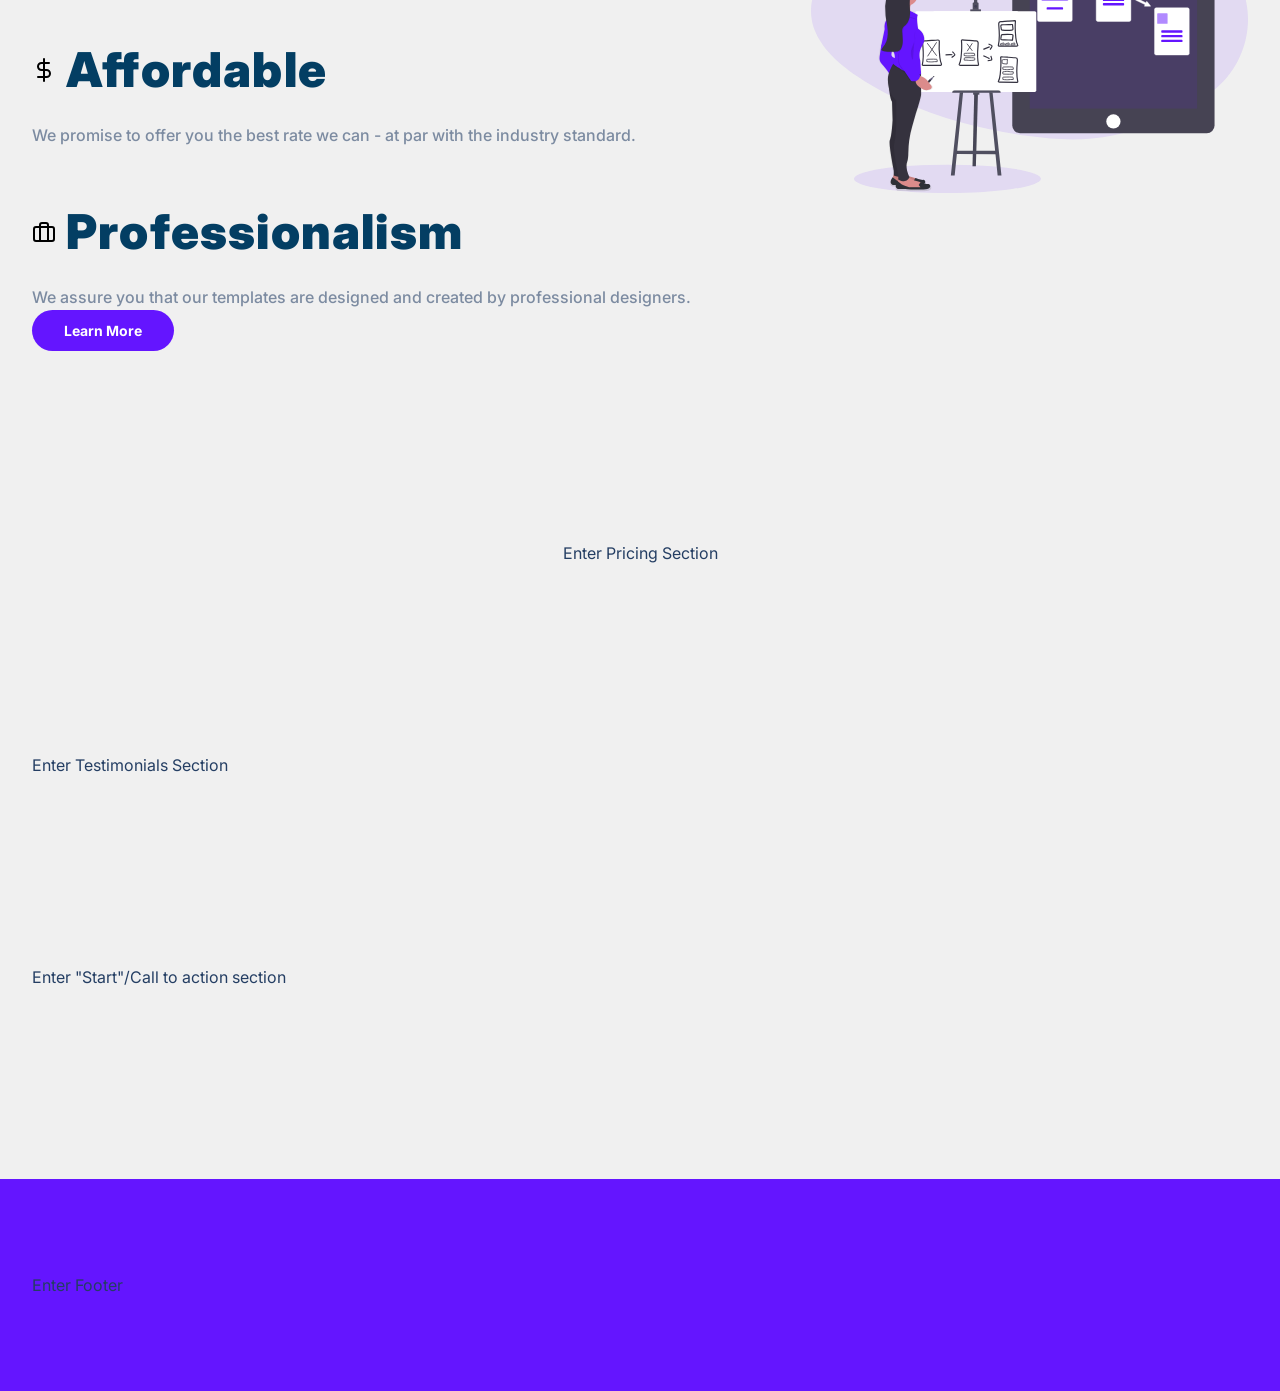
==== commit 9a67c26f: "Values Section CSS :(" ====
--- a/Final Project Kami/index.html
+++ b/Final Project Kami/index.html
@@ -213,21 +213,26 @@
                 <div class="row">
                     <div class="values__description">
                         <div class="section__tag">VALUES</div>
-                        <h2 class="section__title">We Always Abide by Our<span class="purple"> Principles.</span></h2>
+                        <h2 class="section__title">We Always Abide by Our <span class="purple">Principles.</span></h2>
                         <div class="section__para">Lorem ipsum dolor sit amet, consectetur adipiscing elit, sed do eiusmod tempor incididunt ut labore et dolore magna aliqua. Ut enim ad minim veniam, quis nostrud exercitation ullamco laboris nisi ut aliquip ex ea commodo consequat.</div>
-                        <div class="value__list">
-                        <div class="value">
-                        <div class="value__title">
-                            <img src="assets 2/dollar-sign (1).svg" alt="Dollar Sign">Affordable</div>
-                        <p class="value__para">We promise to offer you the best rate we can - at par with the industry standard.</p>
-                    </div>
-                </div>
-                <div class="value">
-                    <div class="value__title">
-                        <img src="assets 2/briefcase.svg" alt="Briefcase">Professionalism</div>
-                    <p class="value__para">We assure you that our templates are designed and created by professional designers.</p>
-                </div>
-                </div>
+                        <div class="values__list">
+                            <div class="value">
+                                <div class="value__title">
+                                    <img src="assets 2/dollar-sign (1).svg" alt="Dollar Sign">Affordable
+                                </div>
+                                <p class="value__para">We promise to offer you the best rate we can - at par with the industry standard.</p>
+                            </div>
+                            <div class="value">
+                                <div class="value__title">
+                                    <img src="assets 2/briefcase.svg" alt="Briefcase">Professionalism
+                                </div>
+                                <p class="value__para">We assure you that our templates are designed and created by professional designers.</p>
+                            </div>
+                        </div>
+                        <button class="btn">Learn More</button>
+                    </div>
+                    <div class="values__img--wrapper">
+                        <img src="assets 2/prototype-illustration.21bc4b3f612a2f257c3d361067582485.svg" class="values__img" alt="Prototype Illustration">
                     </div>
                 </div>
             </div>
--- a/Final Project Kami/styles.css
+++ b/Final Project Kami/styles.css
@@ -724,7 +724,7 @@
     align-items: center;
 }
 
-section {
+.section {
     padding: 0 32px;
 }
 
@@ -884,7 +884,181 @@
     color: #243e63;
 } 
 
-
+.section {
+    padding: 0 32px;
+}
+
+.container {
+    padding: 96px 0;
+}
+
+#values .row {
+    display: flex;
+    justify-content: space-between;
+    align-items: center;
+}
+
+@media (max-width: 768px) {
+    #values .row {
+        flex-direction: column-reverse;
+    }
+}
+
+.row {
+    width: 100%;
+    max-width: 1280px;
+    margin: 0 auto;
+}
+
+@media (max-width: 768px) {
+    .values__description {
+        width: 100%;
+        max-width: 448px;
+    }
+}
+
+@media (max-width: 768px) {
+    .values__description {
+        padding: 0;
+        margin-top: 64px;
+        text-align: center;
+    }
+}
+
+.value__img--wrapper {
+    display: flex; 
+    position: relative;
+}
+
+.value__img {
+    z-index: 2;
+}
+
+img {
+    width: 100%;
+}
+
+@media (max-width: 768px) {
+    .value:nth-of-type(1) {
+        margin-right: 0px;
+    }
+}
+
+.value:nth-child(1) .value__img--wrapper {
+    background-color: #9ae6b4;
+}
+
+
+.value__img--wrapper {
+    border-radius: 50%;
+    display: flex;
+    justify-content: center;
+    align-items: center;
+    width: 36px;
+    height: 36px;
+}
+
+.value:nth-of-type(2) {
+    margin-top: 32px;
+}
+
+.value:nth-of-type(1) {
+    margin-top: 32px;
+    margin-right: 32px;
+}
+
+@media (max-width: 768px) {
+    .value {
+        margin-right: 0px;
+        align-items: center;
+    }
+}
+
+#values .section__tag {
+    font-size: 16px;
+    color: #6415ff;
+    letter-spacing: 1.6px;
+    font-weight: 700;
+    text-transform: uppercase;
+}
+
+ .value__title {
+    font-size: 48px;
+    font-weight: 900;
+    color: rgb(3, 62, 99);
+    line-height: 1.5;
+    letter-spacing: 0.025em;
+    margin: 16px 0px
+}
+
+.value__title img {
+  width: 24px;
+  height: 24px;
+  margin-right: 10px;
+  display: inline-block;
+  vertical-align: middle;
+}
+
+ .purple {
+    color:#6415ff;
+}
+
+@media (max-width: 768px) {
+    .value__para {
+        font-size: 14px;
+    }
+}
+
+.value__para {
+    font-size: 16px;
+    font-weight: 500;
+    color: rgb(124, 139, 161);
+    line-height: 1.625;
+}
+
+@media (max-width: 768px) {
+    .value__list {
+        margin-left: auto;
+        margin-right: auto;
+}
+}
+
+@media (max-width: 1024px) {
+    .value__list {
+        max-width: 20rem;
+        flex-direction: column;
+    }
+}
+
+.value__list {
+    margin-left: 0px;
+    margin-right: 0px;
+    display: flex;
+    max-width: none;
+    flex-direction: row;
+}
+
+.value__title {
+    display: flex;
+    align-items: center;
+}
+
+.value__img--wrapper {
+    display: flex;
+    justify-content: center;
+    align-items: center;
+    width: 36px;
+    height: 36px;
+    border-radius: 50%;
+}
+
+.value {
+    margin-top: 2rem;
+    margin-right: 2rem;
+    align-items: flex-start;
+    display: flex;
+    flex-direction: column;
+}
 
 /*
 
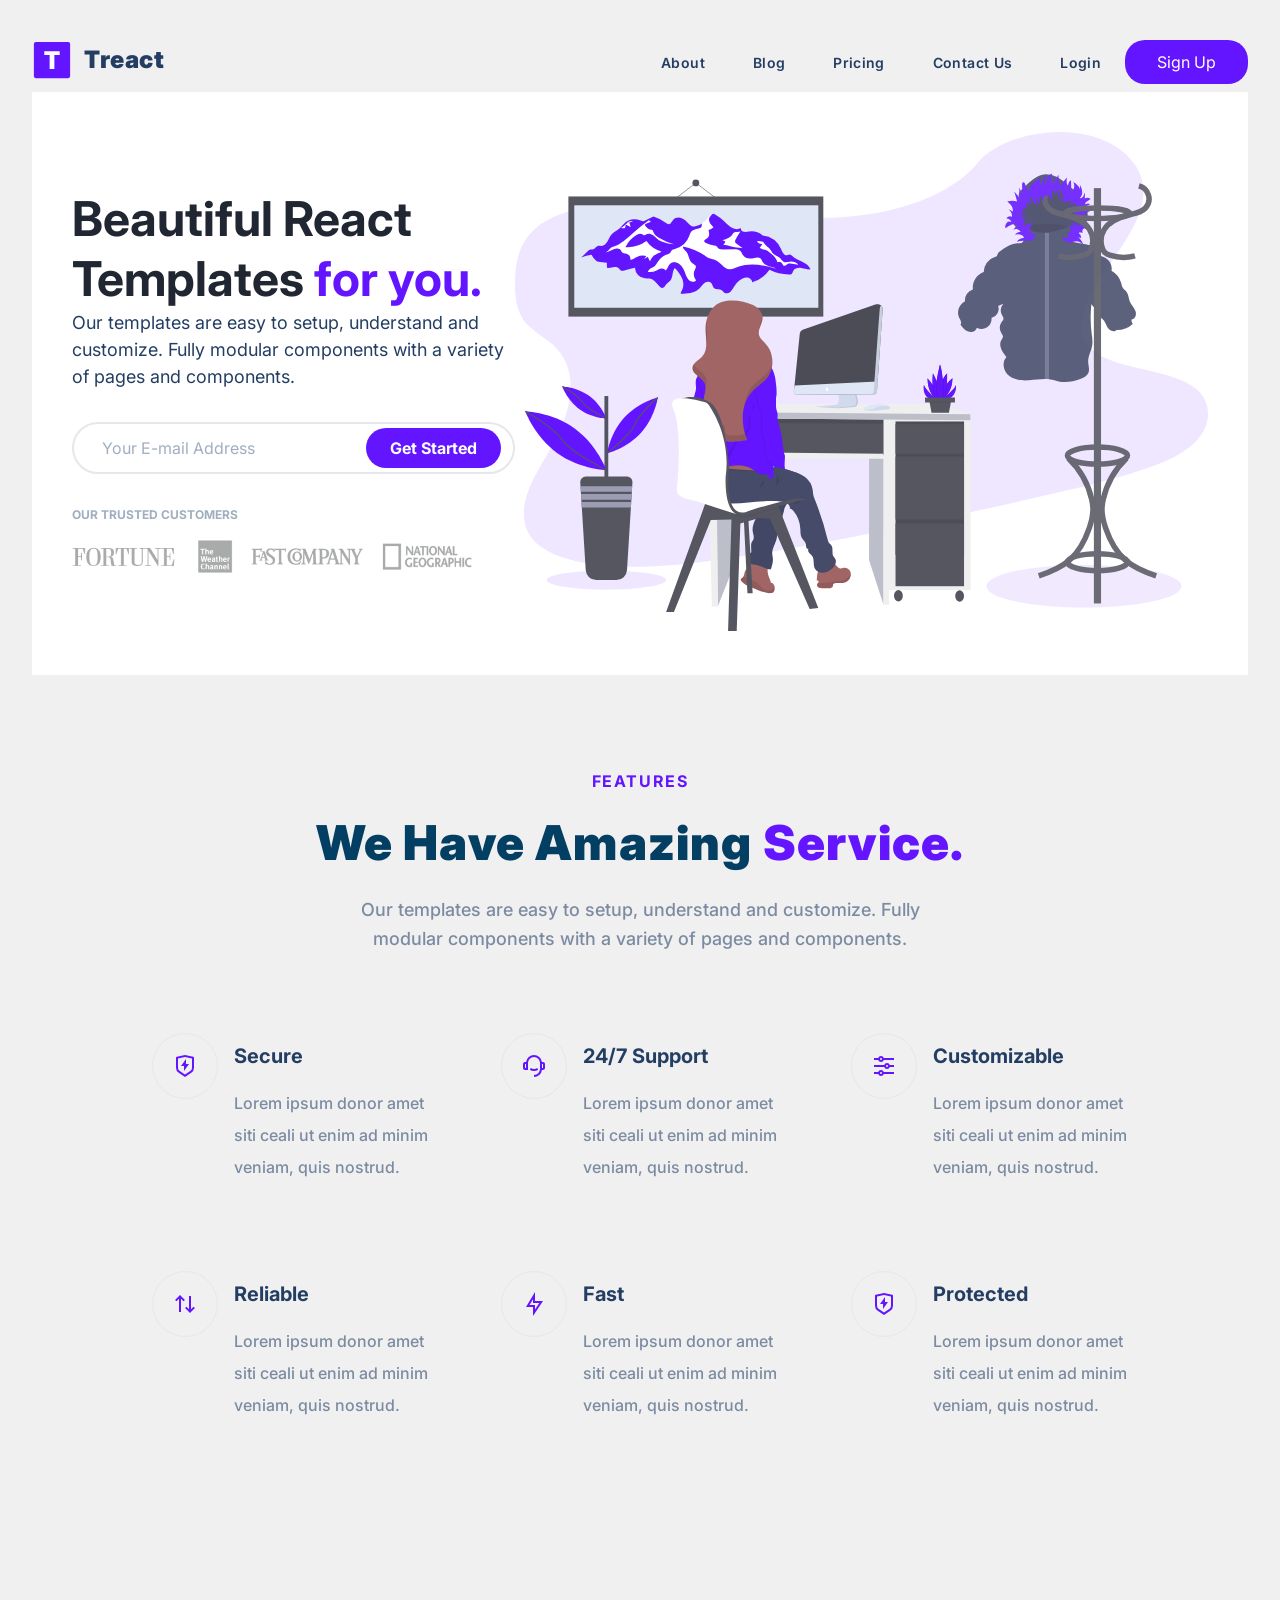
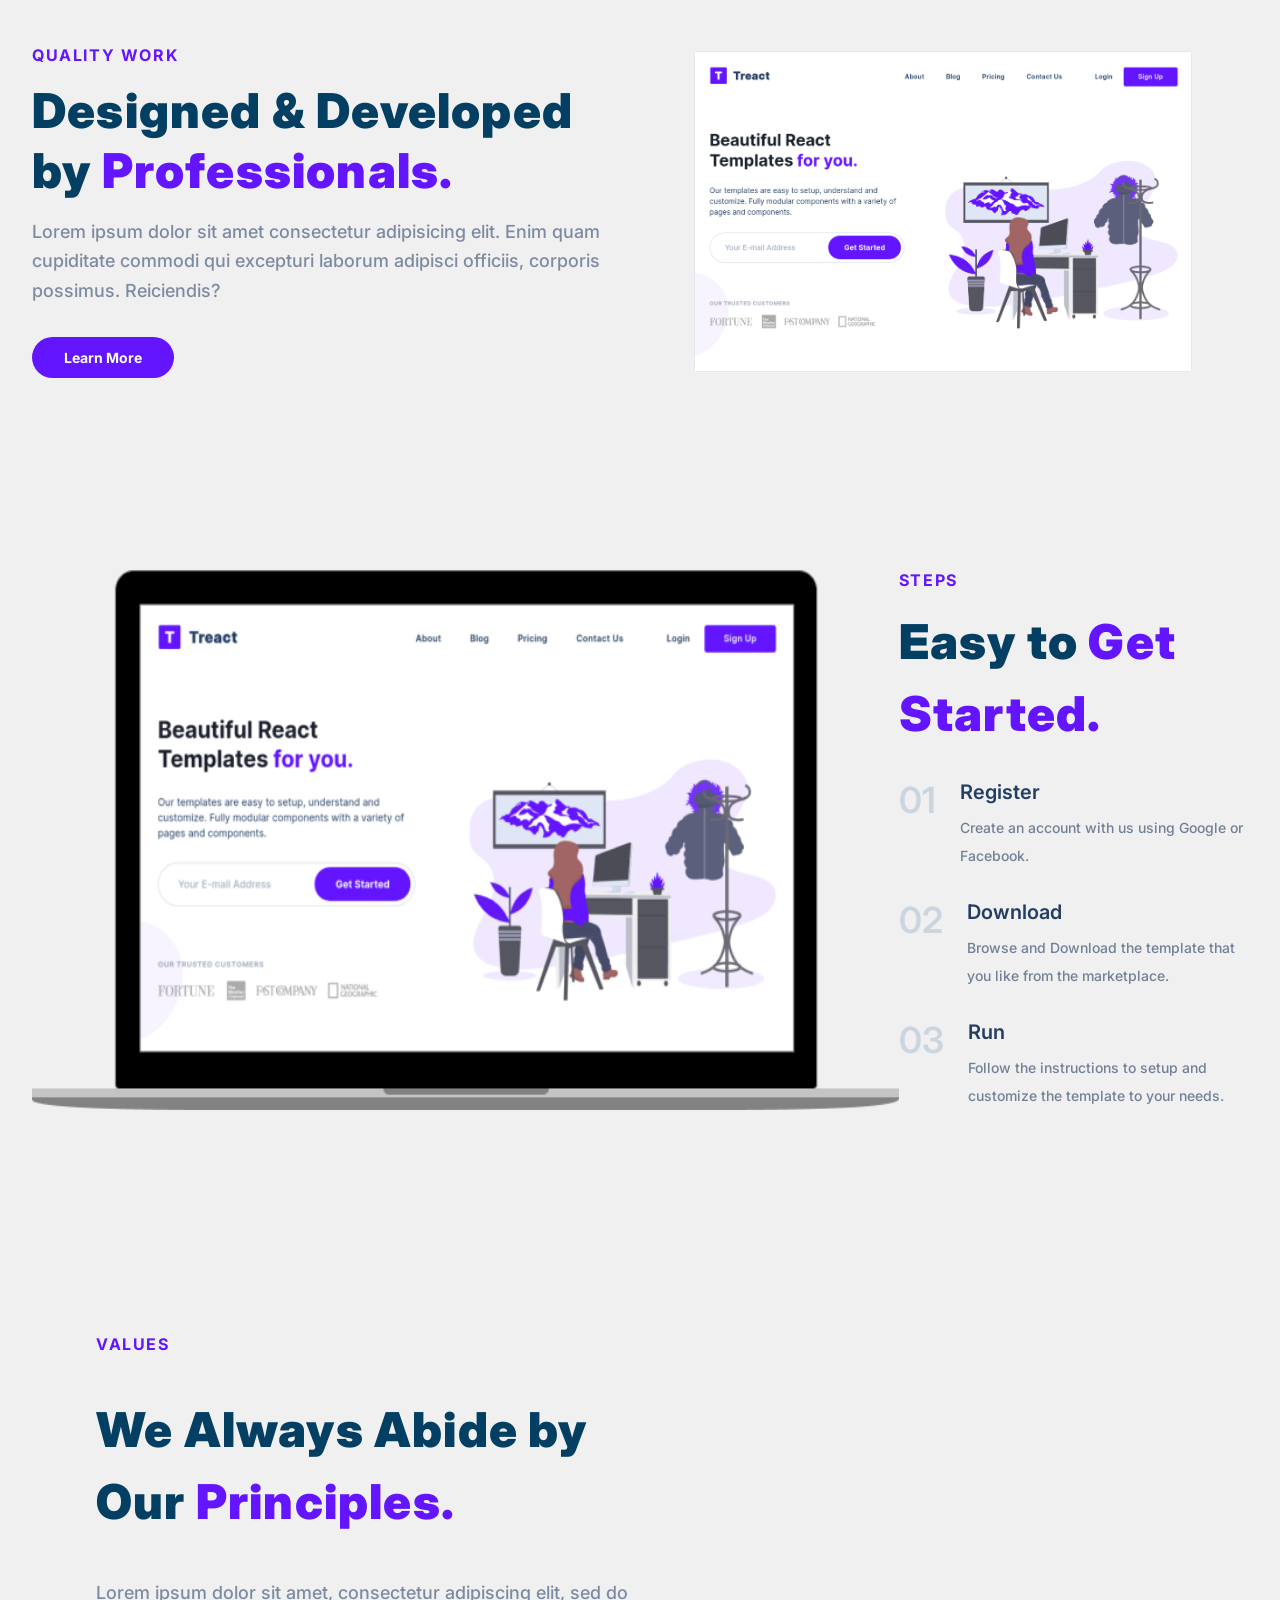
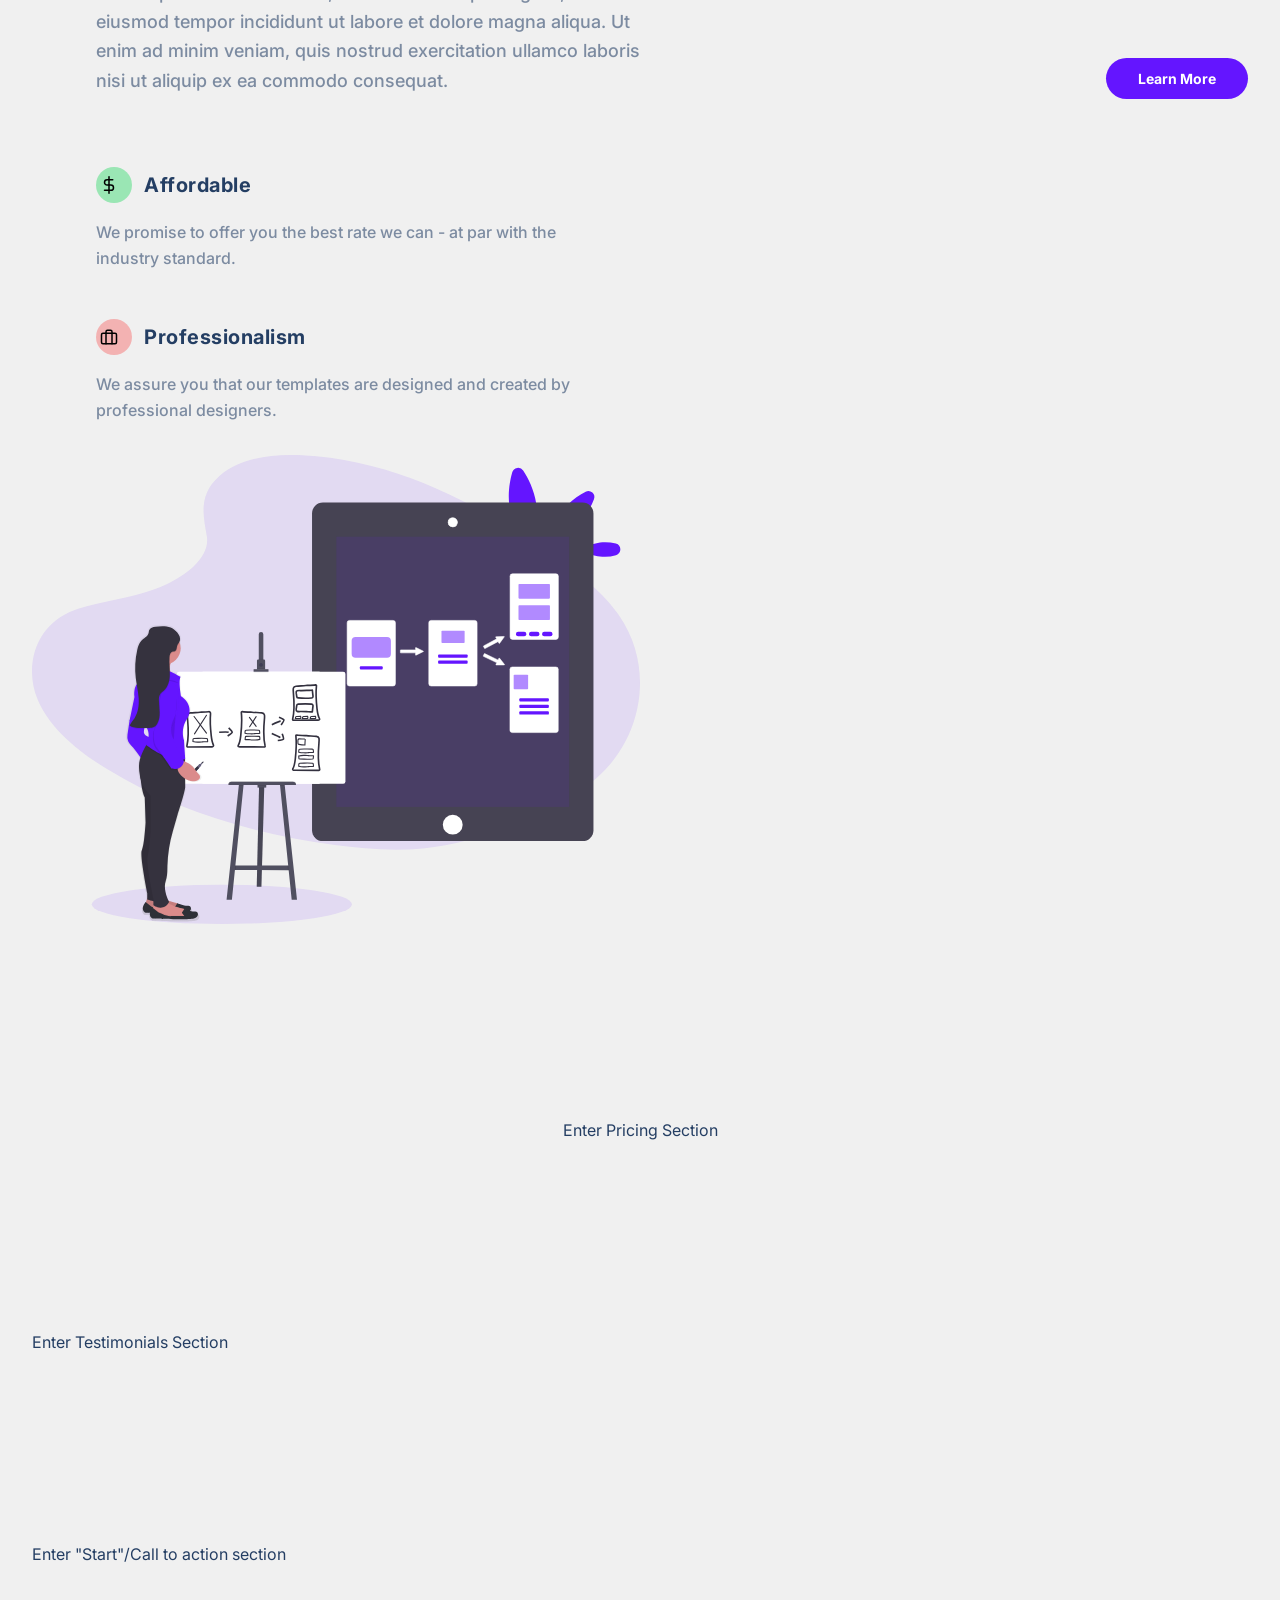
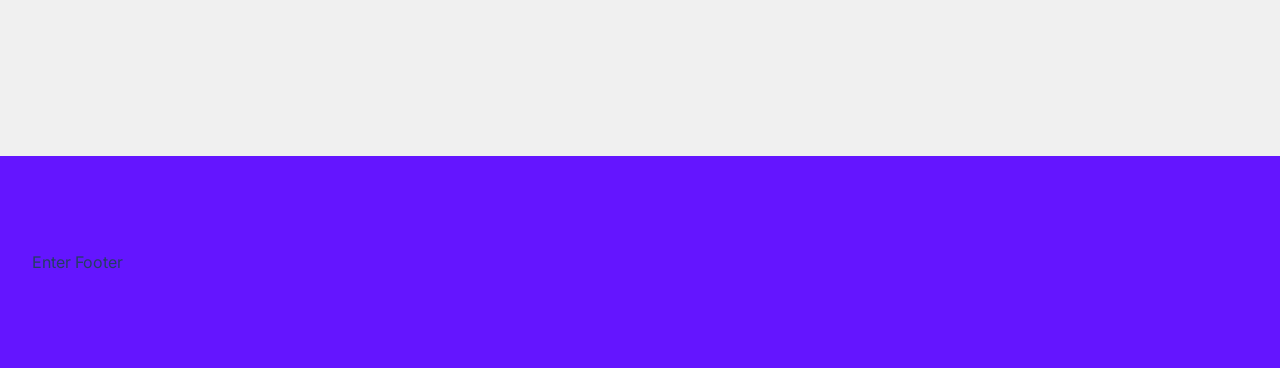
==== commit f85790b3: "weird button in values" ====
--- a/Final Project Kami/index.html
+++ b/Final Project Kami/index.html
@@ -218,13 +218,20 @@
                         <div class="values__list">
                             <div class="value">
                                 <div class="value__title">
-                                    <img src="assets 2/dollar-sign (1).svg" alt="Dollar Sign">Affordable
+                                    <div class="value__img--wrapper">
+                                        <img src="assets 2/dollar-sign (1).svg" alt="Dollar Sign">
+                                    </div>
+                                    Affordable
                                 </div>
                                 <p class="value__para">We promise to offer you the best rate we can - at par with the industry standard.</p>
                             </div>
                             <div class="value">
                                 <div class="value__title">
-                                    <img src="assets 2/briefcase.svg" alt="Briefcase">Professionalism
+                                    <div class="value__img--wrapper">
+                                    <img src="assets 2/briefcase.svg" alt="Briefcase">
+                                    </div>
+                                    Professionalism
+                                    </div>
                                 </div>
                                 <p class="value__para">We assure you that our templates are designed and created by professional designers.</p>
                             </div>
--- a/Final Project Kami/styles.css
+++ b/Final Project Kami/styles.css
@@ -884,13 +884,6 @@
     color: #243e63;
 } 
 
-.section {
-    padding: 0 32px;
-}
-
-.container {
-    padding: 96px 0;
-}
 
 #values .row {
     display: flex;
@@ -904,11 +897,6 @@
     }
 }
 
-.row {
-    width: 100%;
-    max-width: 1280px;
-    margin: 0 auto;
-}
 
 @media (max-width: 768px) {
     .values__description {
@@ -925,6 +913,26 @@
     }
 }
 
+.values__description, .values__img--wrapper {
+    width: 50%;
+}
+
+.values__description {
+    padding: 32px 0 32px 64px;
+    display: flex;
+    flex-direction: column;
+    gap: 24px;
+}
+
+.values__description .btn {
+    margin-top: 16px;
+    align-self: flex-start;
+}
+
+.values__img {
+    width: 100%;
+}
+
 .value__img--wrapper {
     display: flex; 
     position: relative;
@@ -946,6 +954,21 @@
 
 .value:nth-child(1) .value__img--wrapper {
     background-color: #9ae6b4;
+}
+
+.value:nth-child(2) .value__img--wrapper {
+  background-color: #f3b2b2;
+}
+
+.value__img {
+    width: 20px;
+    height: 20px;
+}
+
+.value__name {
+    margin-left: 12px;
+    font-size: 20px;
+    font-weight: 700;
 }
 
 
@@ -991,6 +1014,14 @@
     margin: 16px 0px
 }
 
+.value__title {
+  display: flex;
+  align-items: center;
+  font-size: 20px;
+  font-weight: 700;
+  color: #243e63;
+}
+
 .value__title img {
   width: 24px;
   height: 24px;
@@ -1041,6 +1072,7 @@
 .value__title {
     display: flex;
     align-items: center;
+    gap: 12px;
 }
 
 .value__img--wrapper {
@@ -1050,6 +1082,11 @@
     width: 36px;
     height: 36px;
     border-radius: 50%;
+}
+
+.value__img--wrapper img {
+    width: 18px;
+    height: 18px;
 }
 
 .value {
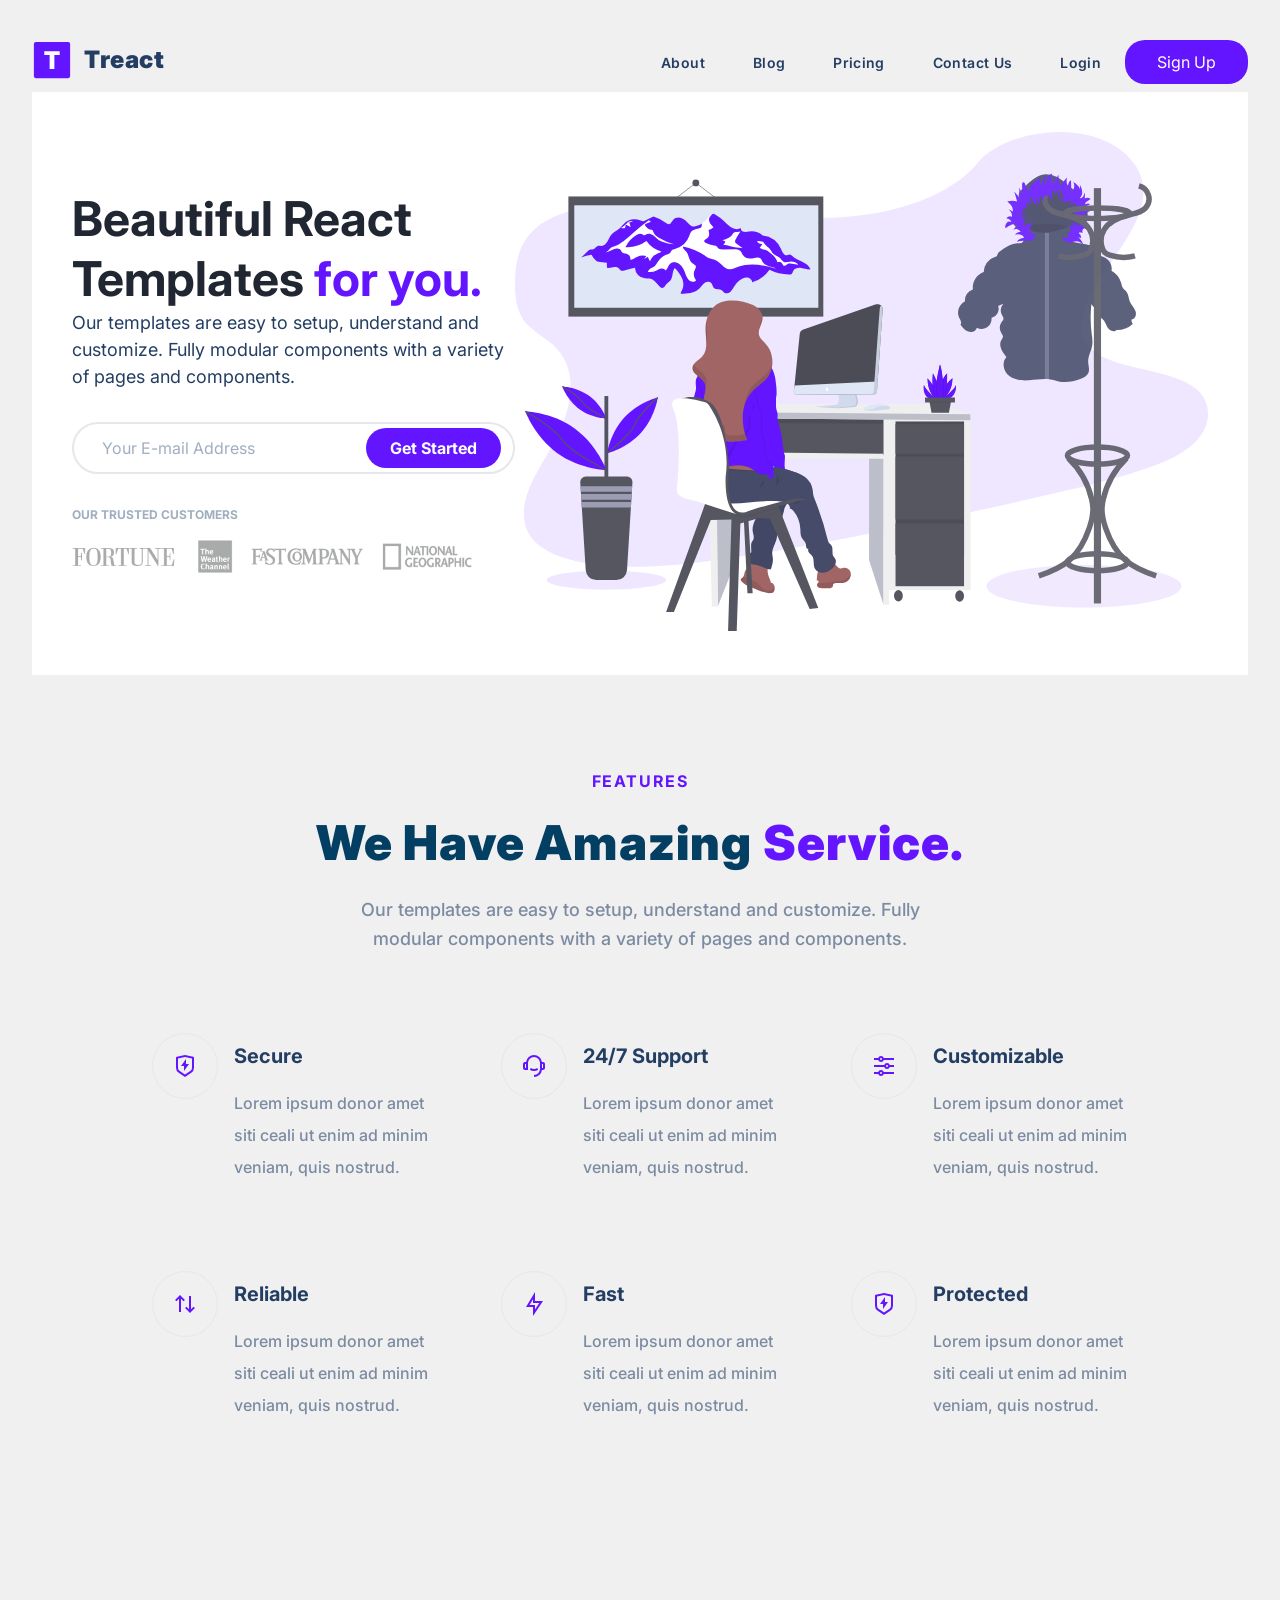
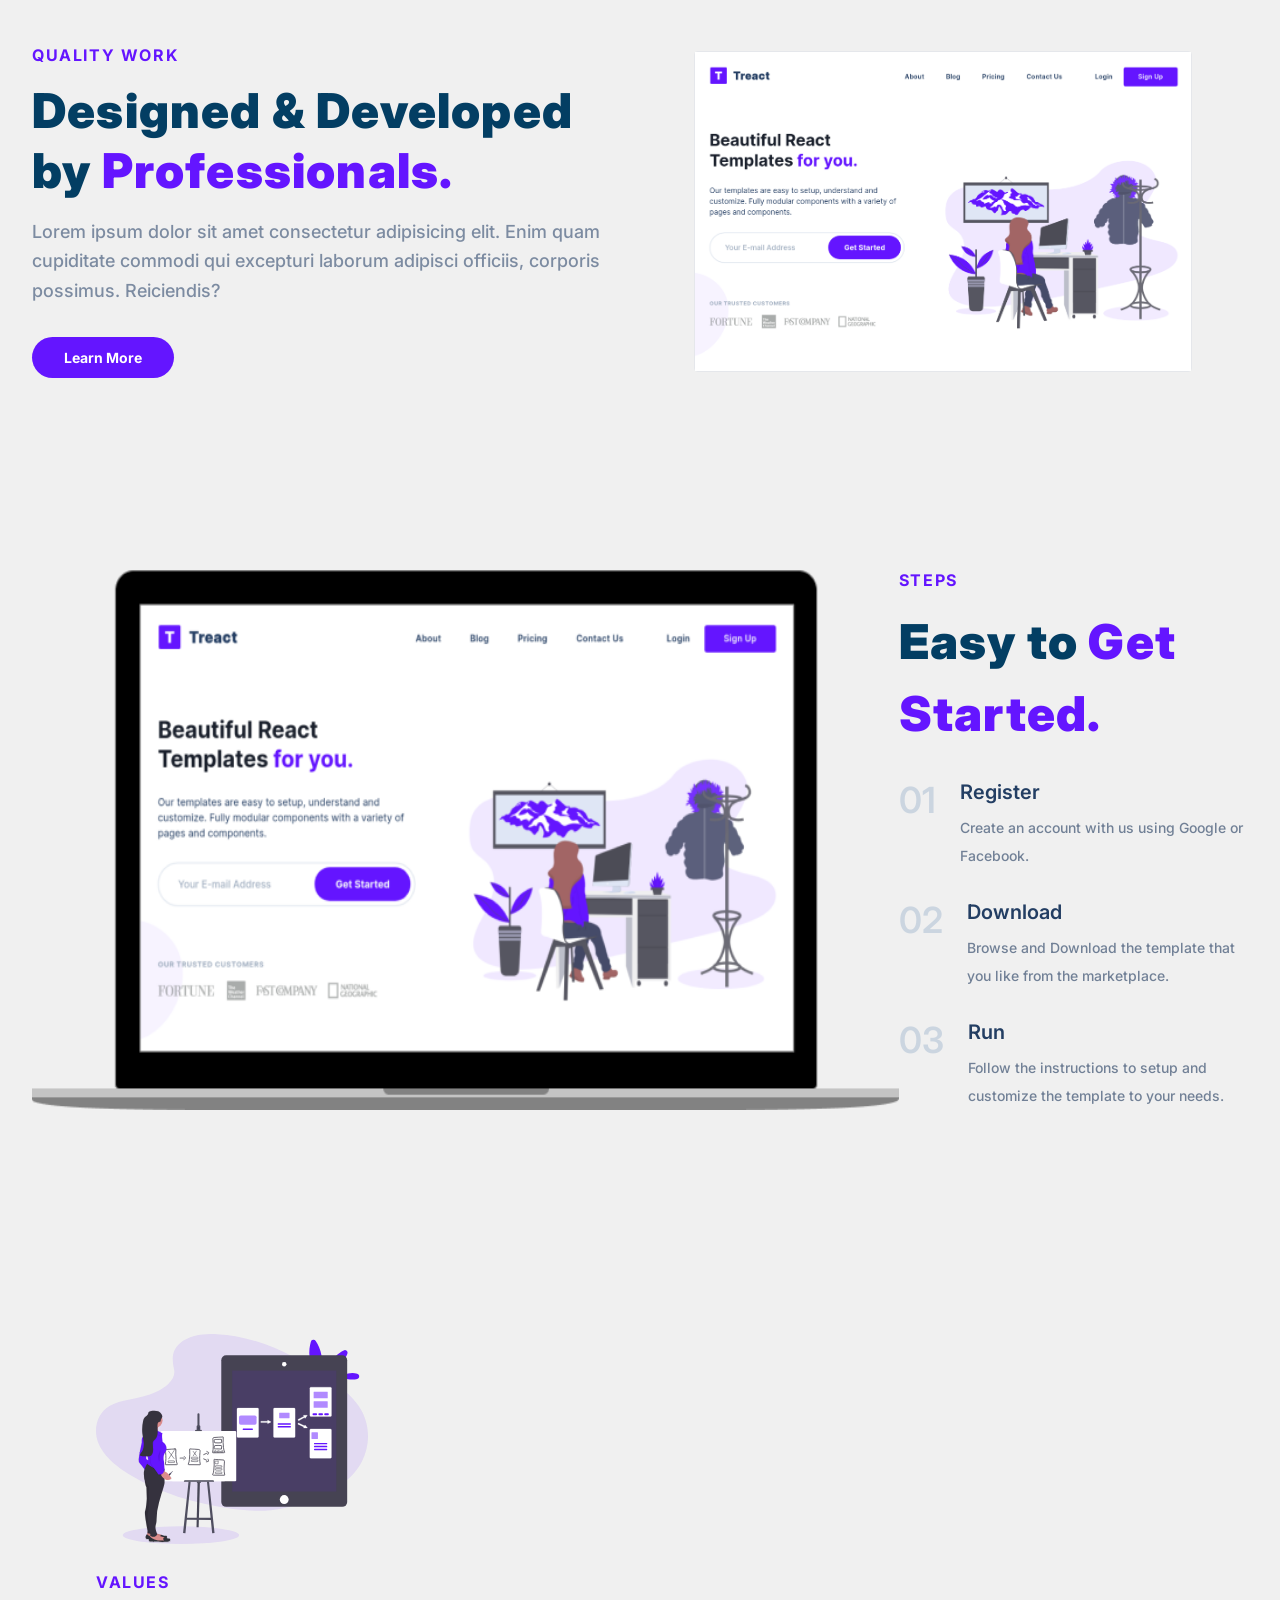
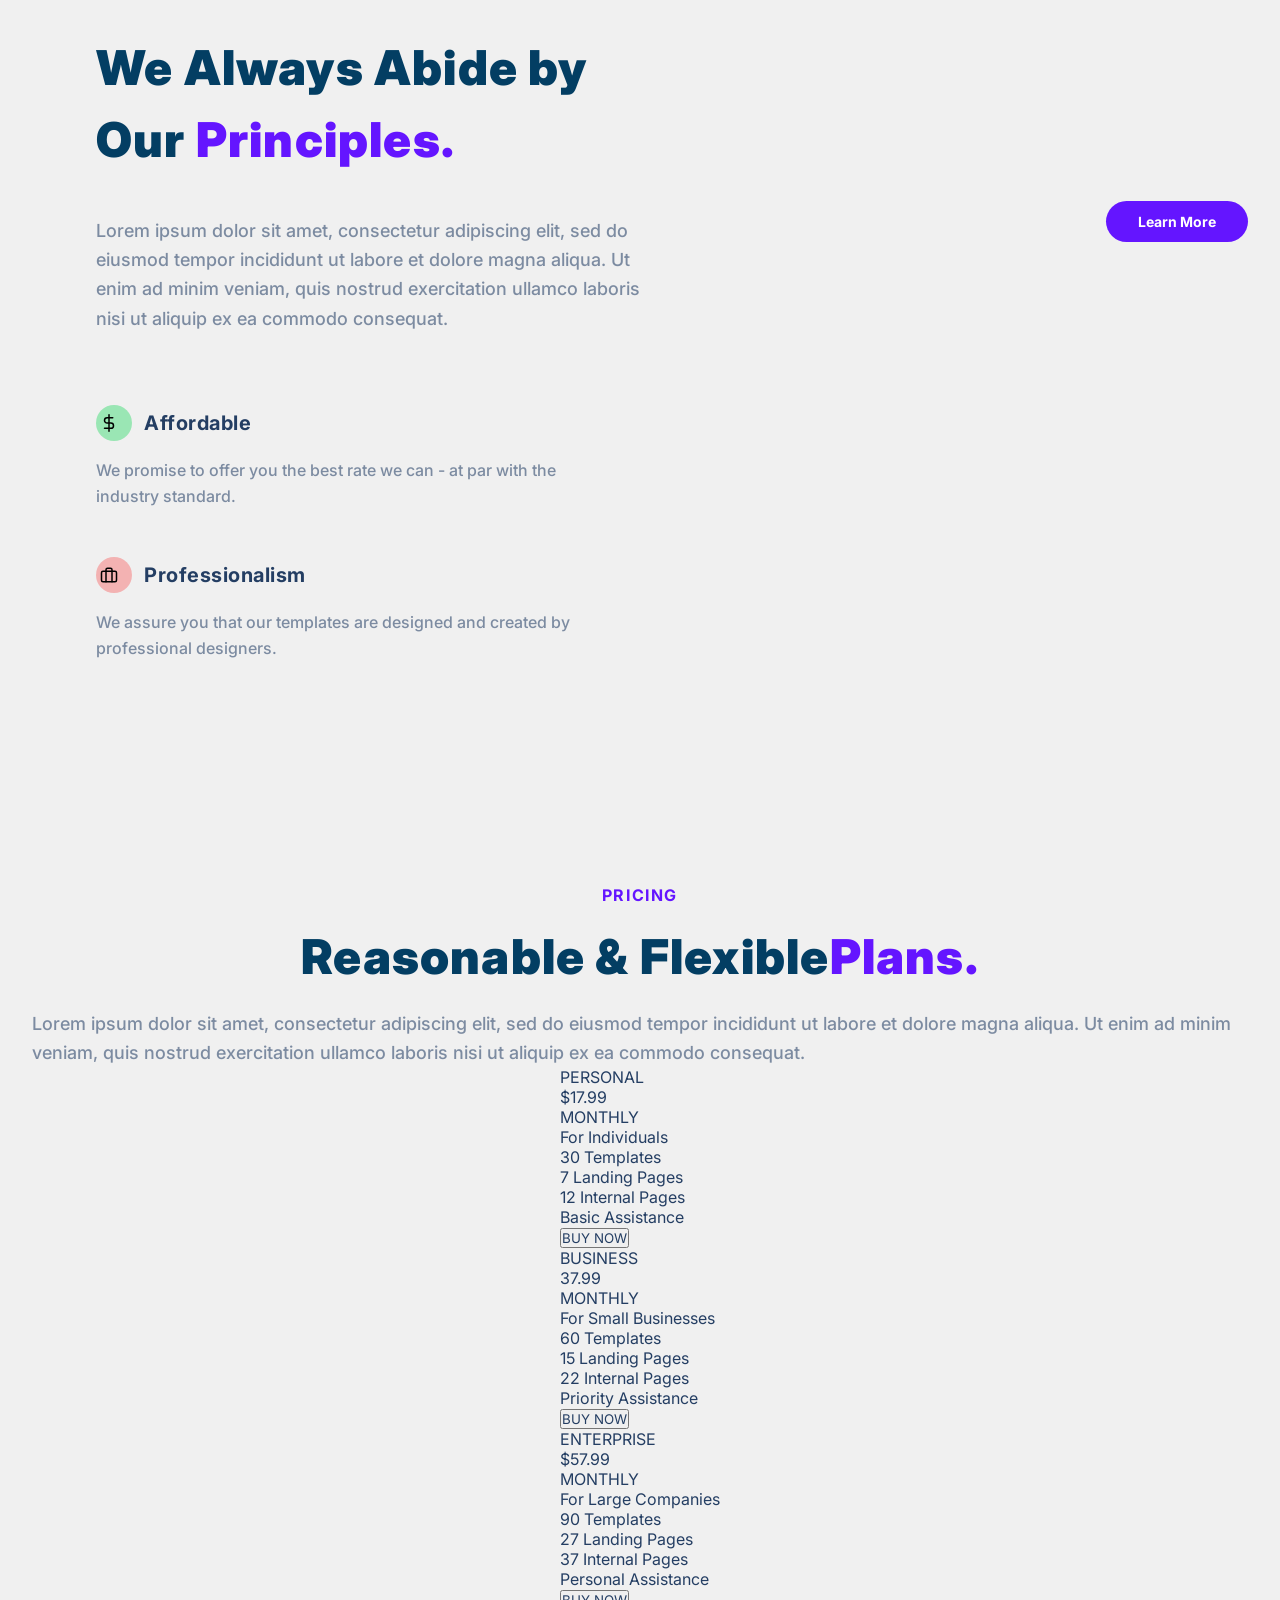
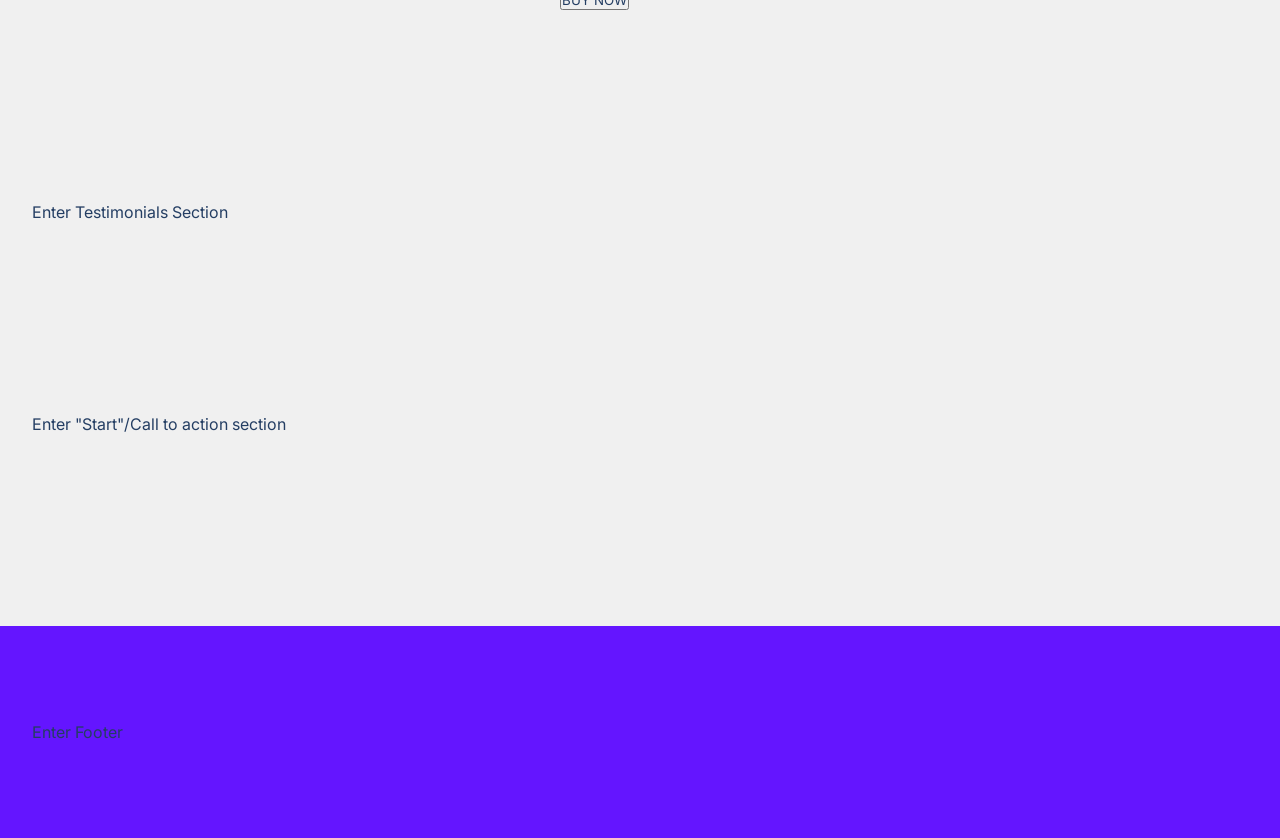
==== commit 91d47a72: "Values help- pricing start" ====
--- a/Final Project Kami/index.html
+++ b/Final Project Kami/index.html
@@ -212,6 +212,9 @@
             <div class="container">
                 <div class="row">
                     <div class="values__description">
+                        <div class="values__img--wrapper">
+                        <img src="assets 2/prototype-illustration.21bc4b3f612a2f257c3d361067582485.svg" class="values__img" alt="Prototype Illustration">
+                    </div>
                         <div class="section__tag">VALUES</div>
                         <h2 class="section__title">We Always Abide by Our <span class="purple">Principles.</span></h2>
                         <div class="section__para">Lorem ipsum dolor sit amet, consectetur adipiscing elit, sed do eiusmod tempor incididunt ut labore et dolore magna aliqua. Ut enim ad minim veniam, quis nostrud exercitation ullamco laboris nisi ut aliquip ex ea commodo consequat.</div>
@@ -238,16 +241,71 @@
                         </div>
                         <button class="btn">Learn More</button>
                     </div>
-                    <div class="values__img--wrapper">
-                        <img src="assets 2/prototype-illustration.21bc4b3f612a2f257c3d361067582485.svg" class="values__img" alt="Prototype Illustration">
-                    </div>
                 </div>
             </div>
         </section>
         <section id="pricing">
             <div class="container">
                 <div class="row">
-                    <!--  -->Enter Pricing Section<!--  -->
+                    <div class="section__tag">PRICING</div>
+                        <h2 class="section__title">Reasonable & Flexible<span class="purple">Plans.</span></h2>
+                        <div class="section__para">Lorem ipsum dolor sit amet, consectetur adipiscing elit, sed do eiusmod tempor incididunt ut labore et dolore magna aliqua. Ut enim ad minim veniam, quis nostrud exercitation ullamco laboris nisi ut aliquip ex ea commodo consequat.</div>
+                        <div class="plans">
+                            <div class="plan">
+                                <div class="plan__stripe"></div>
+                                <div class="plan__top">
+                                    <div class="plan__name">PERSONAL</div>
+                                    <div class="plan__price">$17.99</div>
+                                    <div class="plan__duration">MONTHLY</div>
+                                </div>
+                                <div class="plan__middle">
+                                    <div class="plan__target">For Individuals</div>
+                                    <div class="plan__feature">30 Templates</div>
+                                    <div class="plan__feature">7 Landing Pages</div>
+                                    <div class="plan__feature">12 Internal Pages</div>
+                                    <div class="plan__feature">Basic Assistance</div>
+                                </div>
+                                <div class="plan__bottom">
+                                    <button class="plan__button">BUY NOW</button>
+                                </div>
+                            </div>
+                            <div class="plan">
+                                <div class="plan__stripe"></div>
+                                <div class="plan__top">
+                                    <div class="plan__name">BUSINESS</div>
+                                    <div class="plan__price">37.99</div>
+                                    <div class="plan__duration">MONTHLY</div>
+                                </div>
+                                <div class="plan__middle">
+                                    <div class="plan__target">For Small Businesses</div>
+                                    <div class="plan__feature">60 Templates</div>
+                                    <div class="plan__feature">15 Landing Pages</div>
+                                    <div class="plan__feature">22 Internal Pages</div>
+                                    <div class="plan__feature">Priority Assistance</div>
+                                </div>
+                                <div class="plan__bottom">
+                                    <button class="plan__button">BUY NOW</button>
+                                </div>
+                            </div>
+                            <div class="plan">
+                                <div class="plan__stripe"></div>
+                                <div class="plan__top">
+                                    <div class="plan__name">ENTERPRISE</div>
+                                    <div class="plan__price">$57.99</div>
+                                    <div class="plan__duration">MONTHLY</div>
+                                </div>
+                                <div class="plan__middle">
+                                    <div class="plan__target">For Large Companies</div>
+                                    <div class="plan__feature">90 Templates</div>
+                                    <div class="plan__feature">27 Landing Pages</div>
+                                    <div class="plan__feature">37 Internal Pages</div>
+                                    <div class="plan__feature">Personal Assistance</div>
+                                </div>
+                                <div class="plan__bottom">
+                                    <button class="plan__button">BUY NOW</button>
+                                </div>
+                            </div>
+                        </div>
                 </div>
             </div>
         </section>
--- a/Final Project Kami/styles.css
+++ b/Final Project Kami/styles.css
@@ -899,7 +899,7 @@
 
 
 @media (max-width: 768px) {
-    .values__description {
+    .values__description, .values--img {
         width: 100%;
         max-width: 448px;
     }
@@ -1097,6 +1097,10 @@
     flex-direction: column;
 }
 
+#values .btn {
+    margin-top: 48px;
+}
+
 /*
 
 PRICING ↓
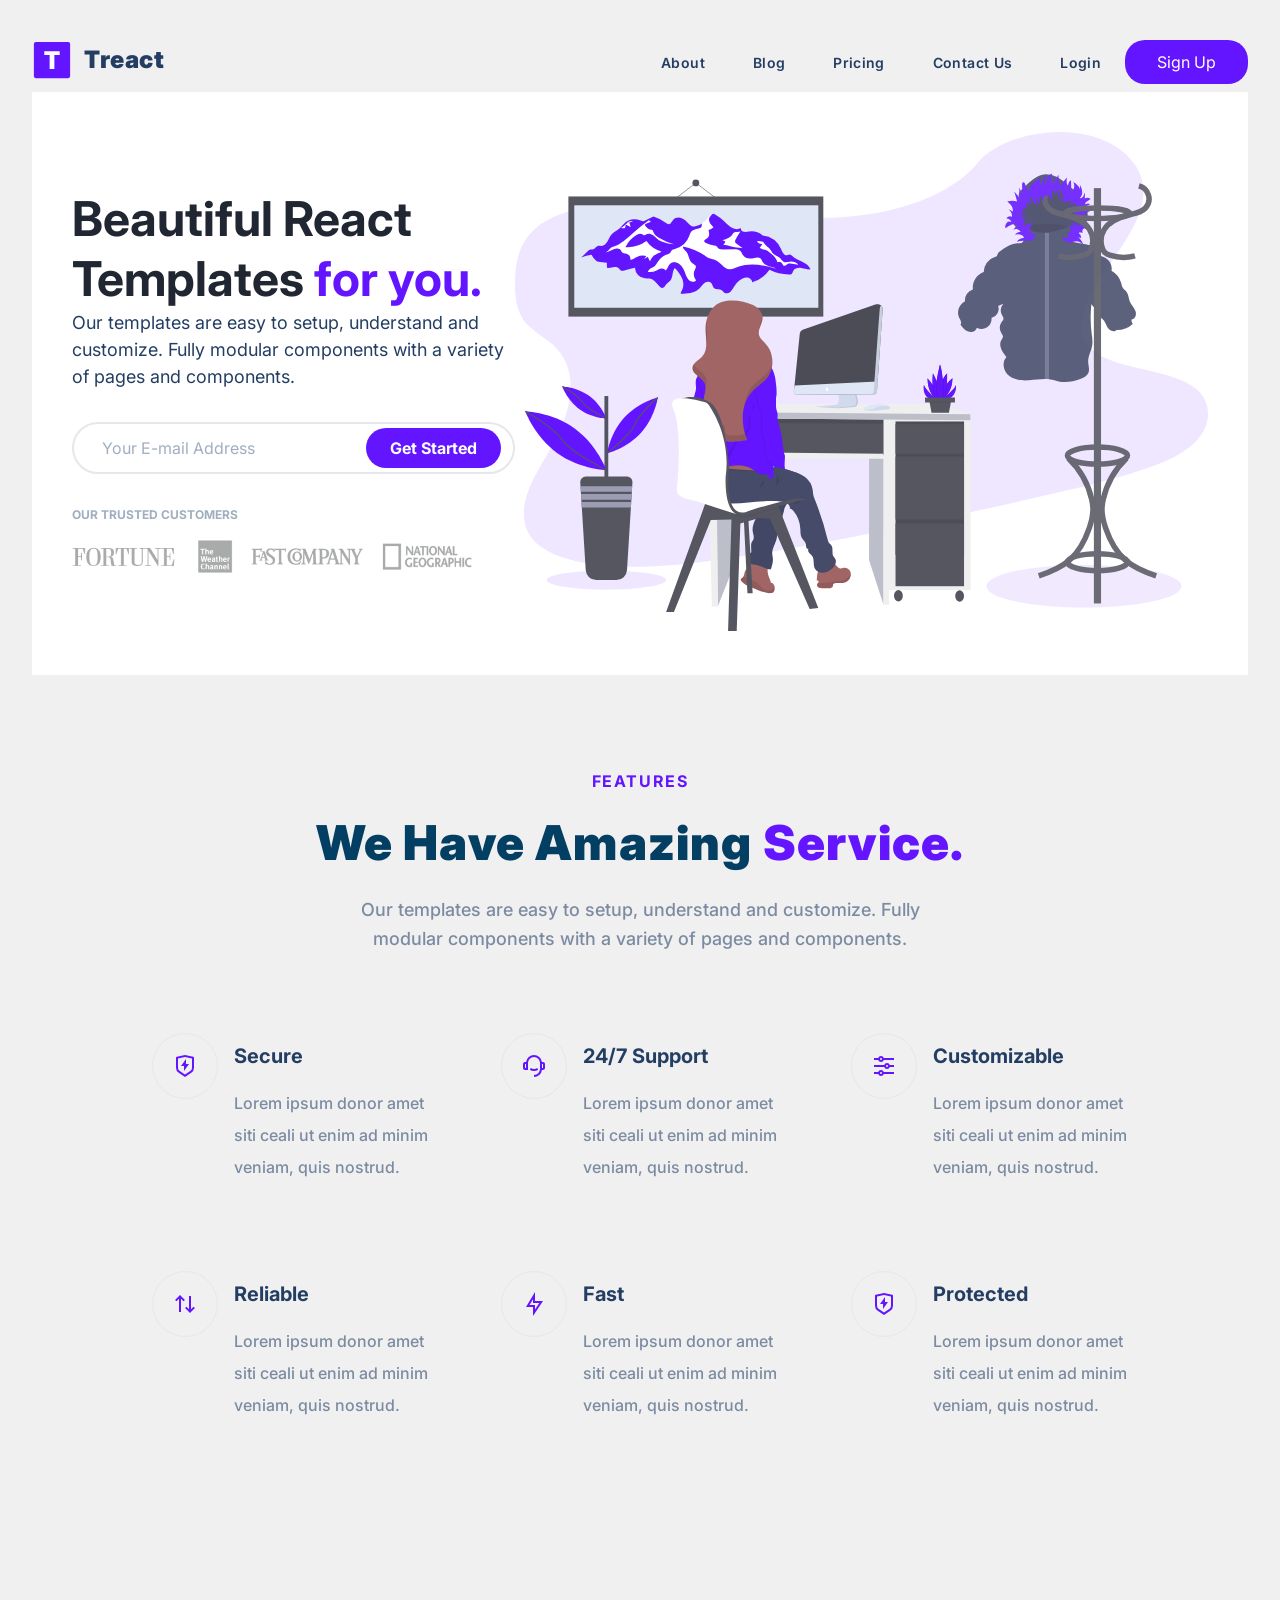
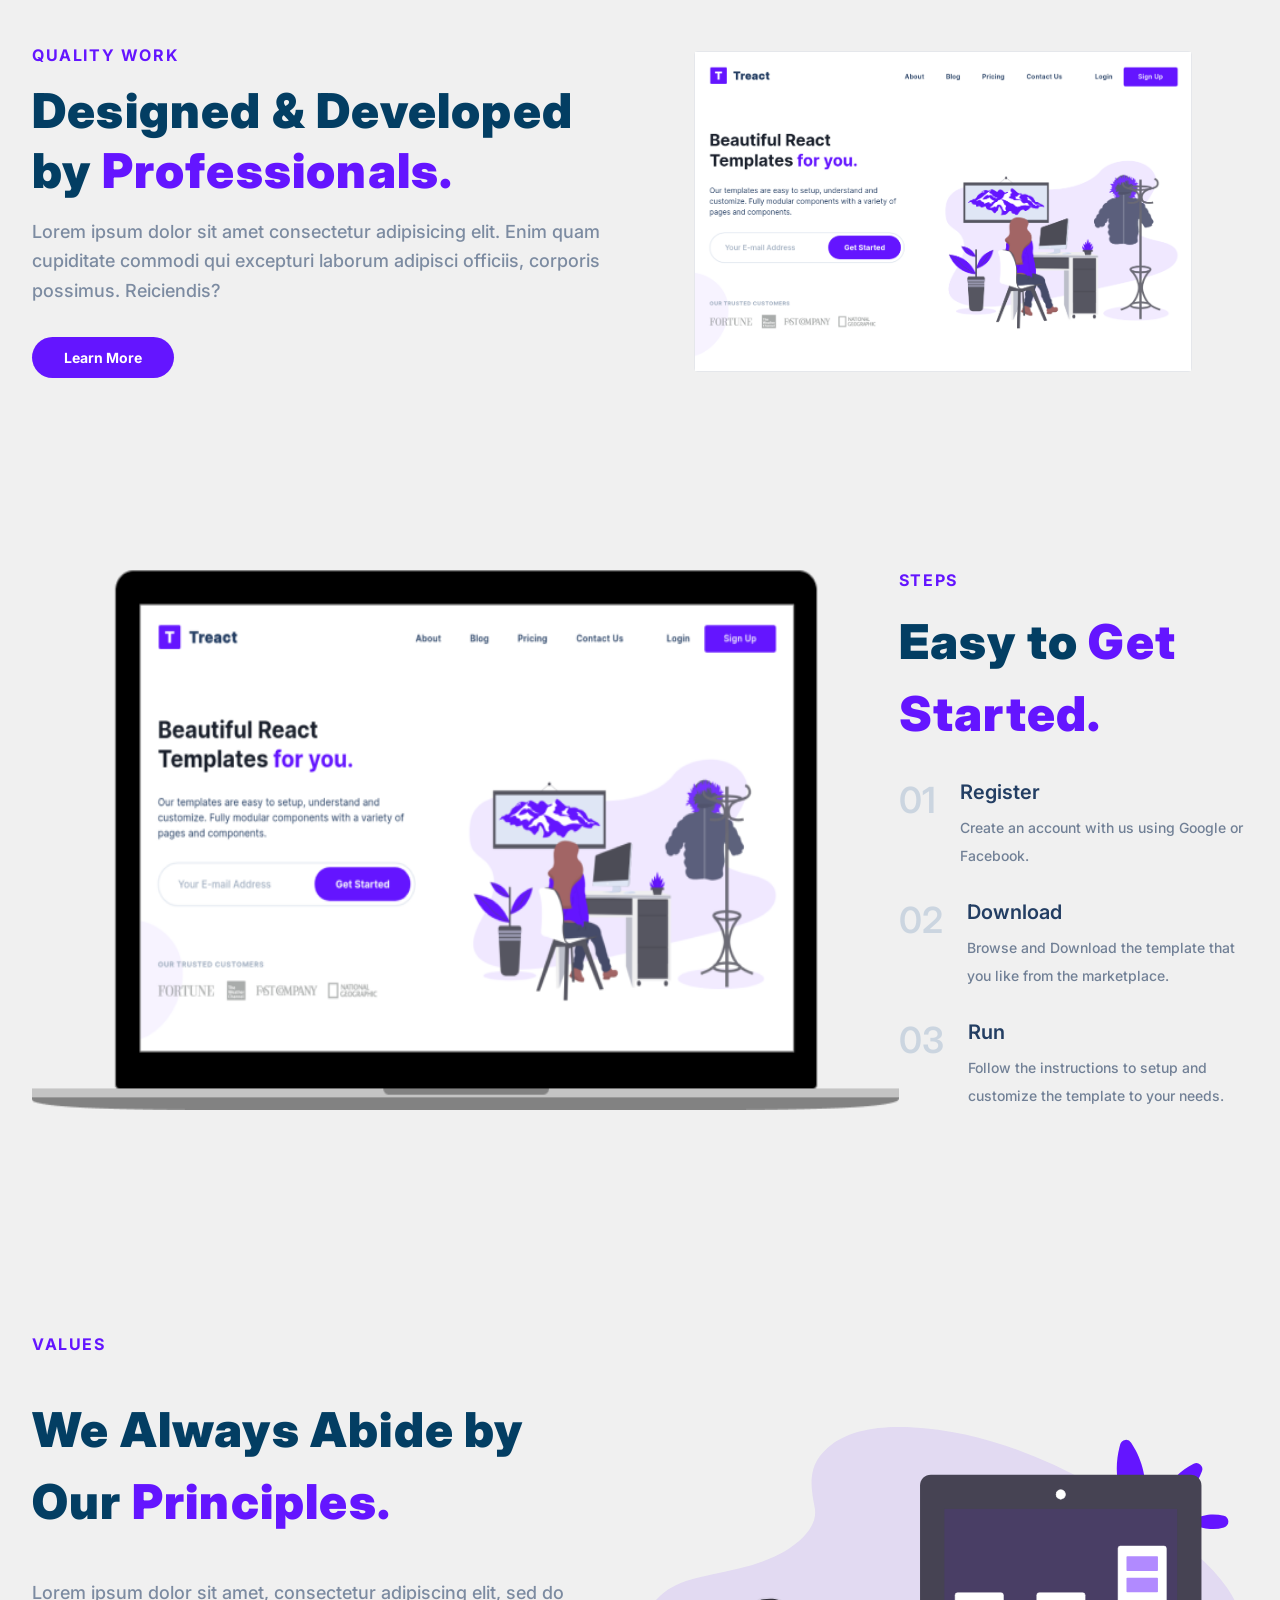
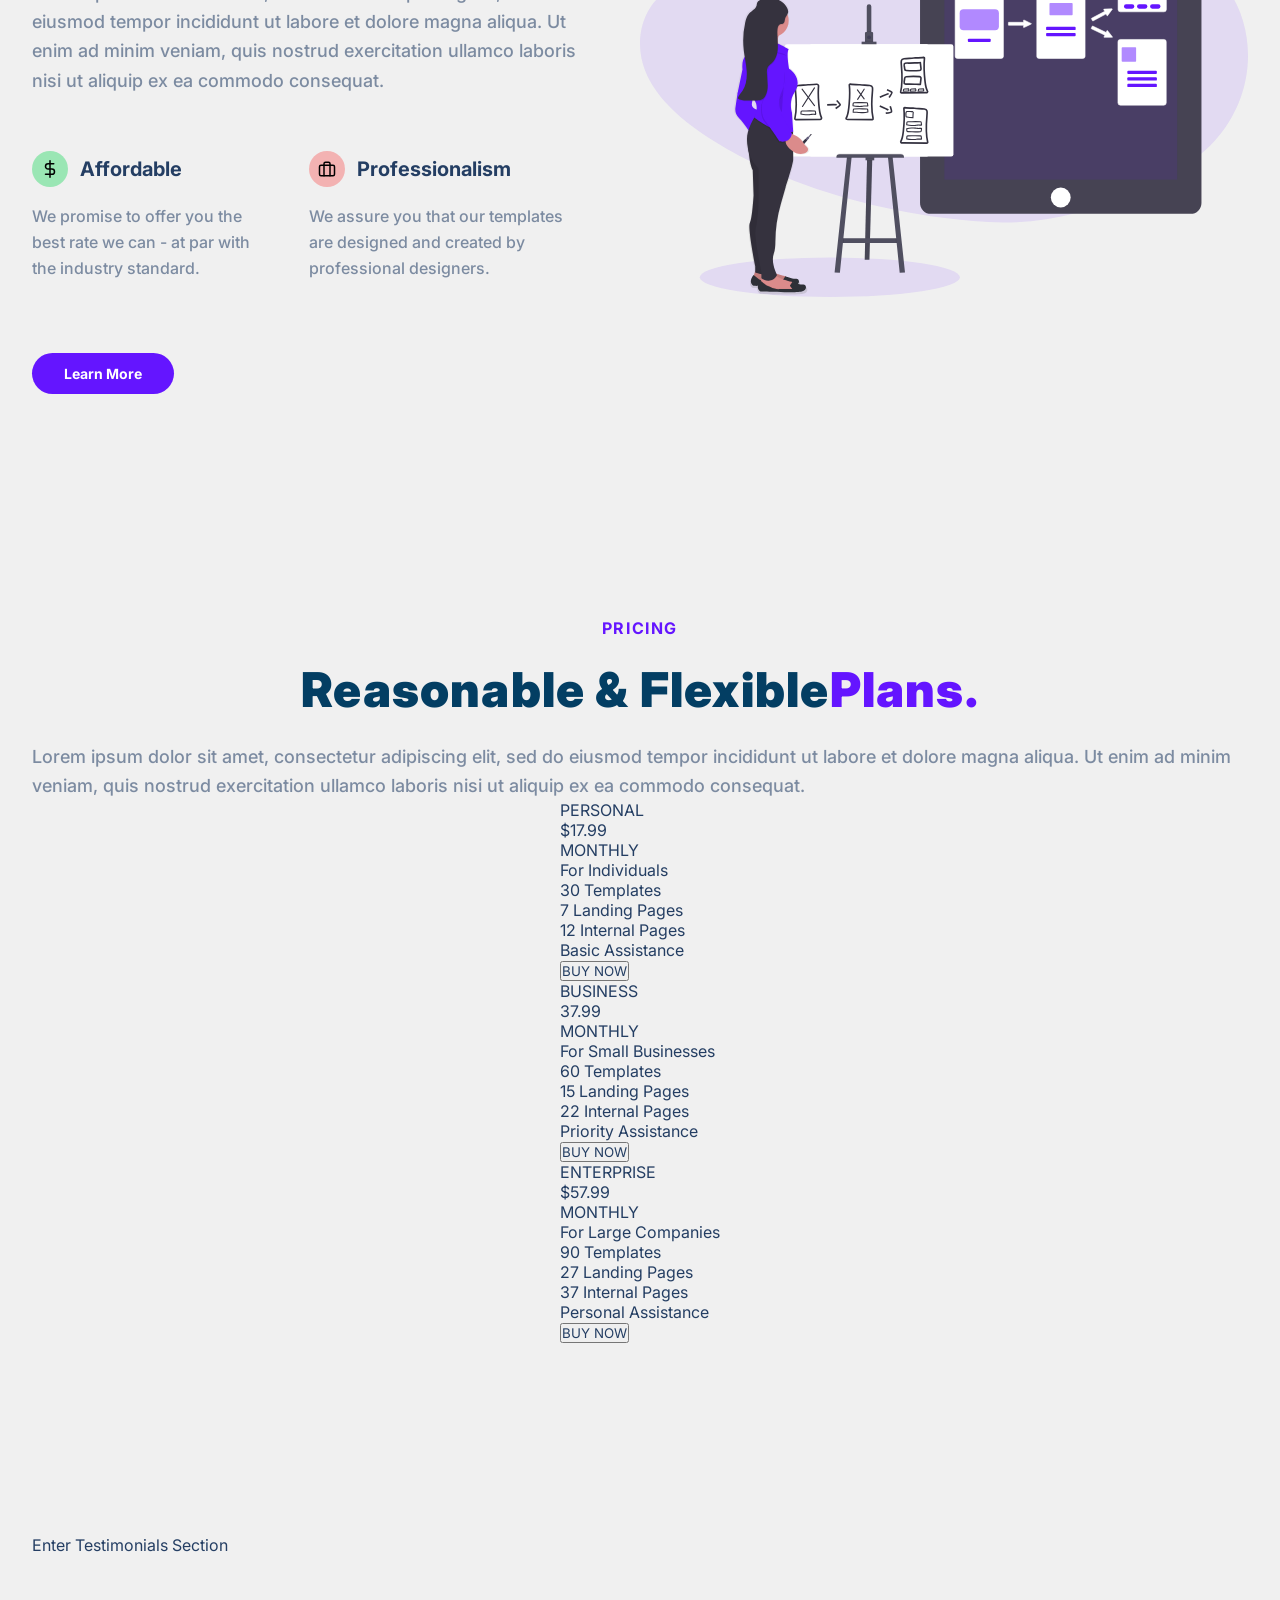
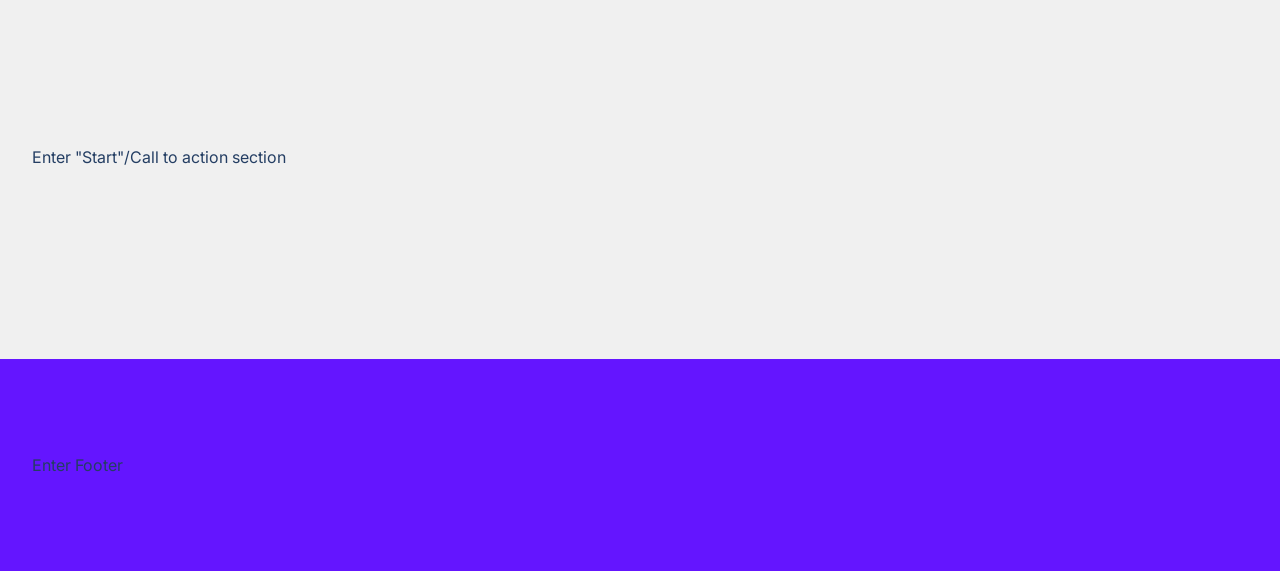
==== commit 993824b8: "Values DONE Pricing html DONE" ====
--- a/Final Project Kami/index.html
+++ b/Final Project Kami/index.html
@@ -212,9 +212,6 @@
             <div class="container">
                 <div class="row">
                     <div class="values__description">
-                        <div class="values__img--wrapper">
-                        <img src="assets 2/prototype-illustration.21bc4b3f612a2f257c3d361067582485.svg" class="values__img" alt="Prototype Illustration">
-                    </div>
                         <div class="section__tag">VALUES</div>
                         <h2 class="section__title">We Always Abide by Our <span class="purple">Principles.</span></h2>
                         <div class="section__para">Lorem ipsum dolor sit amet, consectetur adipiscing elit, sed do eiusmod tempor incididunt ut labore et dolore magna aliqua. Ut enim ad minim veniam, quis nostrud exercitation ullamco laboris nisi ut aliquip ex ea commodo consequat.</div>
@@ -229,17 +226,22 @@
                                 <p class="value__para">We promise to offer you the best rate we can - at par with the industry standard.</p>
                             </div>
                             <div class="value">
-                                <div class="value__title">
-                                    <div class="value__img--wrapper">
-                                    <img src="assets 2/briefcase.svg" alt="Briefcase">
-                                    </div>
-                                    Professionalism
-                                    </div>
-                                </div>
-                                <p class="value__para">We assure you that our templates are designed and created by professional designers.</p>
-                            </div>
+  <div class="value__title">
+    <figure class="value__img--wrapper">
+      <img src="assets 2/briefcase.svg" class="value__img" alt="Briefcase">
+    </figure>
+    <div class="value__name">Professionalism</div>
+  </div>
+
+  <p class="value__para">
+    We assure you that our templates are designed and created by professional designers.
+  </p>
+</div>
                         </div>
                         <button class="btn">Learn More</button>
+                    </div>
+                    <div class="values__img--wrapper">
+                        <img src="assets 2/prototype-illustration.21bc4b3f612a2f257c3d361067582485.svg" class="values__img" alt="Prototype Illustration">
                     </div>
                 </div>
             </div>
--- a/Final Project Kami/styles.css
+++ b/Final Project Kami/styles.css
@@ -876,21 +876,6 @@
     align-items: center;
 }
 
-* {
-    margin: 0;
-    padding: 0;
-    box-sizing: border-box;
-    font-family: "Inter", sans-serif;
-    color: #243e63;
-} 
-
-
-#values .row {
-    display: flex;
-    justify-content: space-between;
-    align-items: center;
-}
-
 @media (max-width: 768px) {
     #values .row {
         flex-direction: column-reverse;
@@ -899,7 +884,8 @@
 
 
 @media (max-width: 768px) {
-    .values__description, .values--img {
+    .values__description,
+    .values__img--wrapper {
         width: 100%;
         max-width: 448px;
     }
@@ -913,15 +899,50 @@
     }
 }
 
-.values__description, .values__img--wrapper {
-    width: 50%;
+.values__description,
+.values__img--wrapper {
+  width: 50%;
 }
 
 .values__description {
-    padding: 32px 0 32px 64px;
-    display: flex;
-    flex-direction: column;
-    gap: 24px;
+  padding: 32px 64px 32px 0;
+  display: flex;
+  flex-direction: column;
+  gap: 24px;
+}
+
+.values__list {
+  margin-left: 0;
+  margin-right: 0;
+  display: flex;
+  flex-direction: row;
+  max-width: none;
+}
+
+.value__title {
+  display: flex;
+  align-items: center;
+  gap: 12px;
+  font-size: 20px;
+  font-weight: 700;
+  color: #243e63;
+}
+
+.value__img--wrapper {
+  display: flex;
+  justify-content: center;
+  align-items: center;
+  width: 36px;
+  height: 36px;
+  border-radius: 50%;
+}
+
+.value__para {
+  margin-top: 16px;
+  font-size: 16px;
+  font-weight: 500;
+  color: rgb(124, 139, 161);
+  line-height: 1.625;
 }
 
 .values__description .btn {
@@ -929,18 +950,7 @@
     align-self: flex-start;
 }
 
-.values__img {
-    width: 100%;
-}
-
-.value__img--wrapper {
-    display: flex; 
-    position: relative;
-}
-
-.value__img {
-    z-index: 2;
-}
+
 
 img {
     width: 100%;
@@ -960,26 +970,8 @@
   background-color: #f3b2b2;
 }
 
-.value__img {
-    width: 20px;
-    height: 20px;
-}
-
-.value__name {
-    margin-left: 12px;
-    font-size: 20px;
-    font-weight: 700;
-}
-
-
-.value__img--wrapper {
-    border-radius: 50%;
-    display: flex;
-    justify-content: center;
-    align-items: center;
-    width: 36px;
-    height: 36px;
-}
+
+
 
 .value:nth-of-type(2) {
     margin-top: 32px;
@@ -1005,101 +997,28 @@
     text-transform: uppercase;
 }
 
- .value__title {
-    font-size: 48px;
-    font-weight: 900;
-    color: rgb(3, 62, 99);
-    line-height: 1.5;
-    letter-spacing: 0.025em;
-    margin: 16px 0px
-}
-
-.value__title {
-  display: flex;
-  align-items: center;
-  font-size: 20px;
-  font-weight: 700;
-  color: #243e63;
-}
-
-.value__title img {
-  width: 24px;
-  height: 24px;
-  margin-right: 10px;
-  display: inline-block;
-  vertical-align: middle;
-}
-
- .purple {
-    color:#6415ff;
-}
-
-@media (max-width: 768px) {
-    .value__para {
-        font-size: 14px;
-    }
-}
-
-.value__para {
-    font-size: 16px;
-    font-weight: 500;
-    color: rgb(124, 139, 161);
-    line-height: 1.625;
-}
-
-@media (max-width: 768px) {
-    .value__list {
-        margin-left: auto;
-        margin-right: auto;
-}
-}
-
-@media (max-width: 1024px) {
-    .value__list {
-        max-width: 20rem;
-        flex-direction: column;
-    }
-}
-
-.value__list {
-    margin-left: 0px;
-    margin-right: 0px;
-    display: flex;
-    max-width: none;
-    flex-direction: row;
-}
-
-.value__title {
-    display: flex;
-    align-items: center;
-    gap: 12px;
-}
-
-.value__img--wrapper {
-    display: flex;
-    justify-content: center;
-    align-items: center;
-    width: 36px;
-    height: 36px;
-    border-radius: 50%;
-}
-
+.value__title img,
 .value__img--wrapper img {
     width: 18px;
     height: 18px;
-}
-
-.value {
-    margin-top: 2rem;
-    margin-right: 2rem;
-    align-items: flex-start;
-    display: flex;
-    flex-direction: column;
+    display: inline-block;
+    vertical-align: middle;
+}
+
+.purple {
+    color: #6415ff;
+}
+
+@media (max-width: 768px) {
+    .value__para {
+        font-size: 14px;
+    }
 }
 
 #values .btn {
     margin-top: 48px;
-}
+} 
+
 
 /*
 
@@ -1209,4 +1128,4 @@
     main {
         margin-bottom: 80px;
     }
-}+}
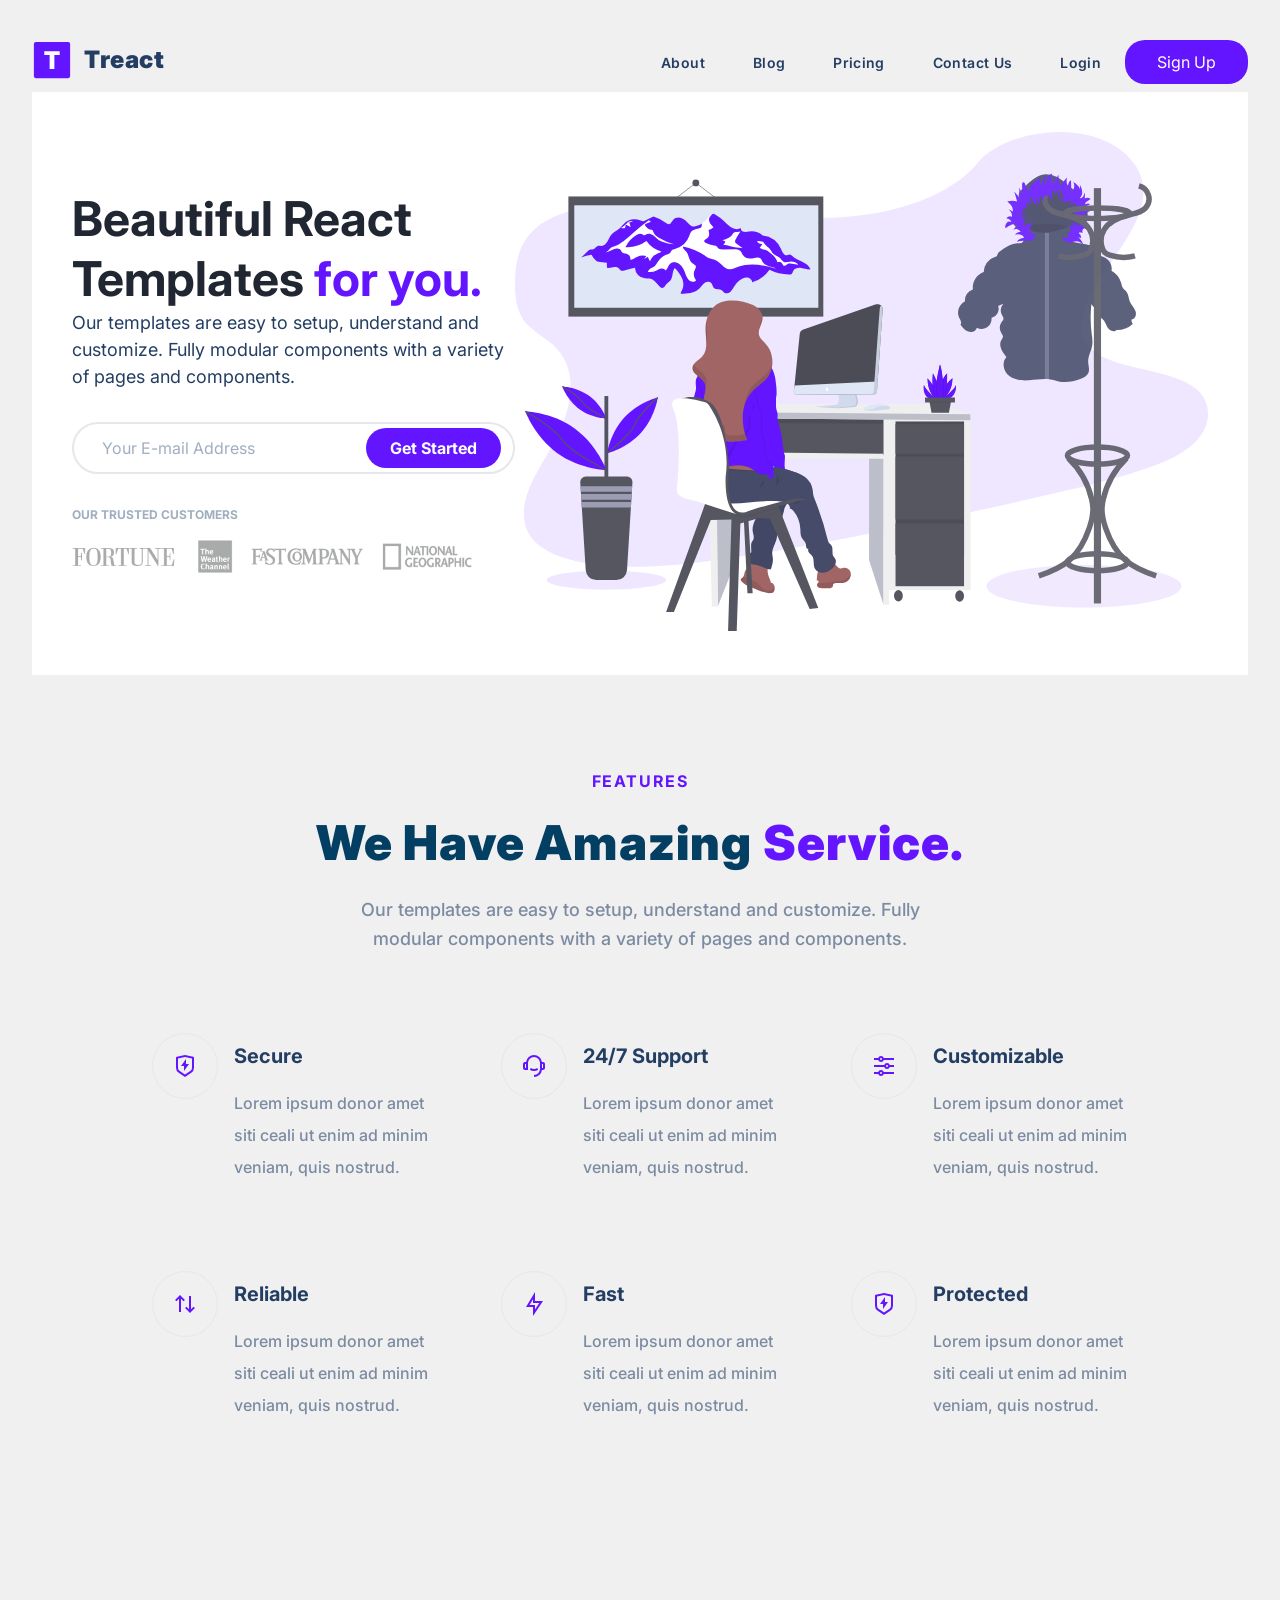
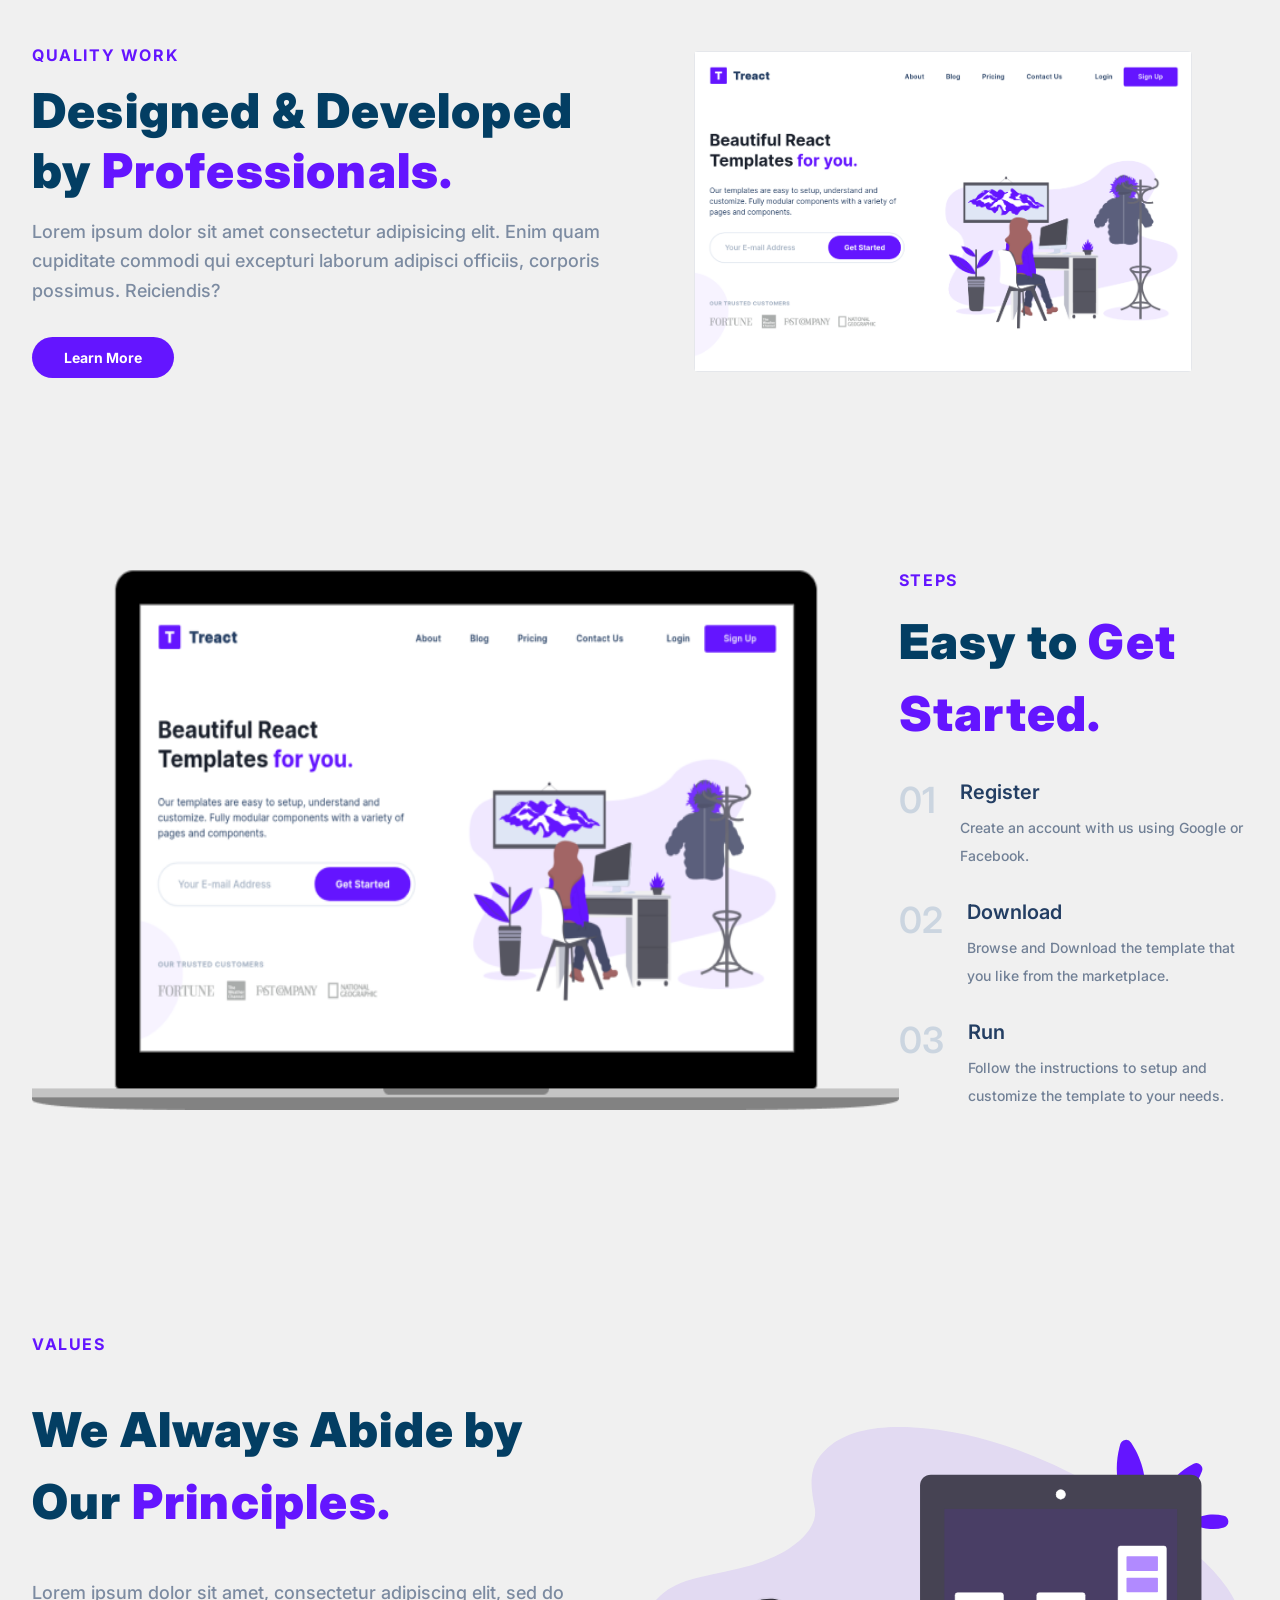
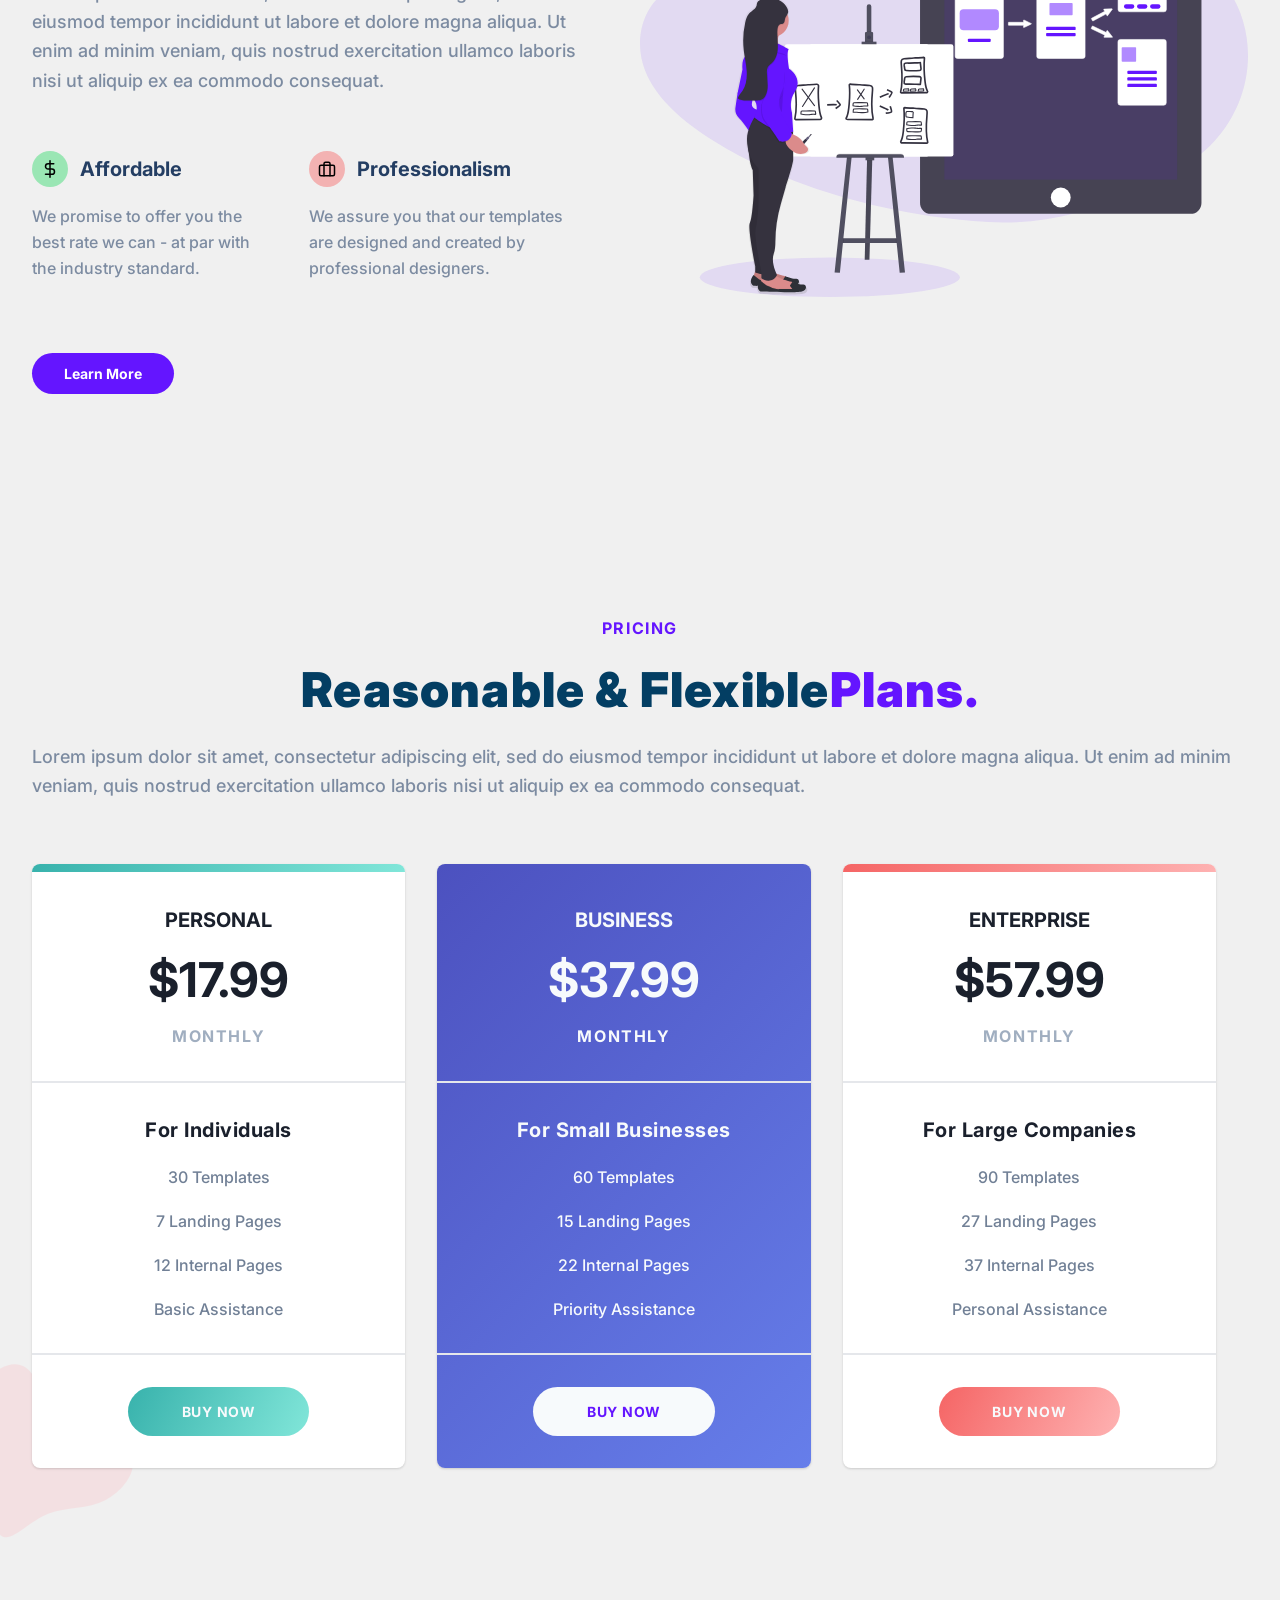
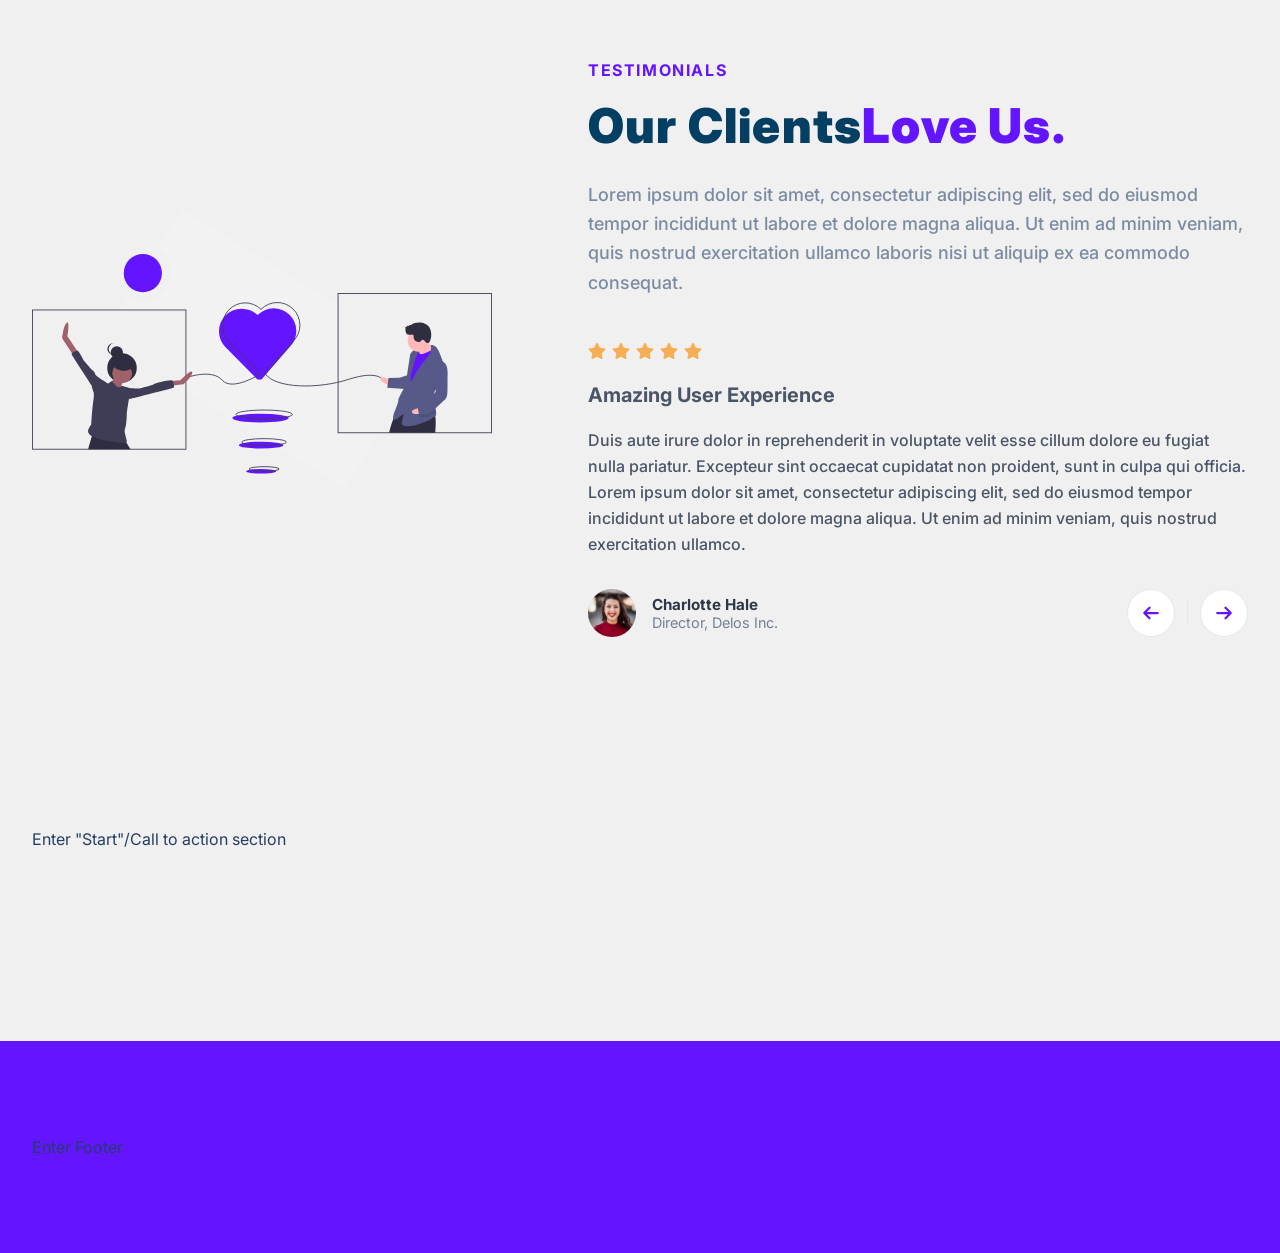
==== commit 13646e47: "DONE through testimonialsgit add .git add ." ====
--- a/Final Project Kami/index.html
+++ b/Final Project Kami/index.html
@@ -271,11 +271,16 @@
                                     <button class="plan__button">BUY NOW</button>
                                 </div>
                             </div>
+                            <svg width="600" height="600" viewBox="0 0 600 600" xmlns="http://www.w3.org/2000/svg" class="plans__blob">
+                <g transform="translate(300,300)">
+                  <path d="M82,-98.3C129.8,-57.7,208.2,-54.1,229.6,-26.6C251.1,1,215.6,52.5,172.9,74.9C130.2,97.2,80.3,90.4,37.8,107.5C-4.8,124.7,-40,165.7,-63.3,162.3C-86.5,158.8,-97.8,110.9,-109.3,72.2C-120.7,33.5,-132.2,4.1,-140.1,-37.4C-147.9,-79,-152.1,-132.6,-128.1,-177.3C-104.1,-222.1,-52.1,-258,-17.5,-237.2C17.1,-216.4,34.3,-138.9,82,-98.3Z" fill="#FFB4BC"></path>
+                </g>
+              </svg>
                             <div class="plan">
                                 <div class="plan__stripe"></div>
                                 <div class="plan__top">
                                     <div class="plan__name">BUSINESS</div>
-                                    <div class="plan__price">37.99</div>
+                                    <div class="plan__price">$37.99</div>
                                     <div class="plan__duration">MONTHLY</div>
                                 </div>
                                 <div class="plan__middle">
@@ -314,7 +319,44 @@
         <section id="testimonials">
             <div class="container">
                 <div class="row">
-                    <!--  -->Enter Testimonials Section<!--  -->
+                    <img src="assets 2/love-illustration.c759090fa833369ad6ffb6eb19cacb3e.svg" alt class="testimonials__img">
+                    <div class="testimonials__description">
+                    <div class="section__tag">TESTIMONIALS</div>
+                        <h2 class="section__title">Our Clients<span class="purple">Love Us.</span></h2>
+                        <p class="section__para">Lorem ipsum dolor sit amet, consectetur adipiscing elit, sed do eiusmod tempor incididunt ut labore et dolore magna aliqua. Ut enim ad minim veniam, quis nostrud exercitation ullamco laboris nisi ut aliquip ex ea commodo consequat.</p>
+                    <div class="testimonial">
+                        <div class="testimonial__rating">
+                            <i class="fas fa-star" aria-hidden="true"></i>
+                            <i class="fas fa-star" aria-hidden="true"></i>
+                            <i class="fas fa-star" aria-hidden="true"></i>
+                            <i class="fas fa-star" aria-hidden="true"></i>
+                            <i class="fas fa-star" aria-hidden="true"></i>
+                        </div>
+                        <h3 class="testimonial__title">Amazing User Experience</h3>
+                        <p class="testimonial__para">Duis aute irure dolor in reprehenderit in voluptate velit esse cillum dolore eu fugiat nulla pariatur. Excepteur sint occaecat cupidatat non proident, sunt in culpa qui officia. Lorem ipsum dolor sit amet, consectetur adipiscing elit, sed do eiusmod tempor incididunt ut labore et dolore magna aliqua. Ut enim ad minim veniam, quis nostrud exercitation ullamco.</p>
+                        <div class="testimonial__bottom">
+                            <div class="testimonial__profile">
+                                <img src="assets 2/photo-1494790108377-be9c29b29330.avif" class="testimonial__img">
+                                <div class="testimonial__details">
+                                    <div class="testimonial__name">Charlotte Hale</div>
+                                    <div class="testimonial__role">Director, Delos Inc.</div>
+                                </div>
+                            </div>
+                            <div class="testimonial__buttons">
+                                <button class="testimonial__button">
+                                 <svg fill="none" stroke="rgb(100,21,255)" stroke-linecap="round" stroke-linejoin="round" stroke-width="3" viewBox="0 0 24 24">
+                        <path d="M10 19l-7-7m0 0l7-7m-7 7h18"></path>
+                      </svg>  
+                                </button>
+                                <div class="divider"></div>
+                                <button class="testimonial__button">
+                                    <svg fill="none" stroke="rgb(100,21,255)" stroke-linecap="round" stroke-linejoin="round" stroke-width="3" viewBox="0 0 24 24">
+                        <path d="M14 5l7 7m0 0l-7 7m7-7H3"></path>
+                      </svg>
+                                </button>
+                            </div>
+                        </div>
+                    </div>
                 </div>
             </div>
         </section>
--- a/Final Project Kami/styles.css
+++ b/Final Project Kami/styles.css
@@ -970,9 +970,6 @@
   background-color: #f3b2b2;
 }
 
-
-
-
 .value:nth-of-type(2) {
     margin-top: 32px;
 }
@@ -1033,6 +1030,211 @@
     align-items: center;
 }
 
+@media (max-width: 1024px) {
+.plans {
+    flex-direction: column;
+    align-items: center;
+}
+}
+
+.plans {
+    display: flex;
+    position: relative;
+    flex-direction: row;
+    width: 100%;
+    justify-content: space-between;
+}
+
+@media (max-width: 1024px) {
+    .plan {
+        margin-right: 0px;
+    }
+}
+
+.plan {
+    position: relative;
+    margin-top: 4rem;
+    display: flex;
+    width: 100%;
+    max-width: 24rem;
+    flex-direction: column;
+    border-radius: 0.5rem;
+    background-color: rgb(255 255 255);
+    padding-left: 2rem;
+    padding-right: 2rem;
+    margin-right: 2rem;
+    padding-top: 0.5rem;
+    text-align: center;
+    color: rgb(26 32 44);
+    box-shadow: rgba(0, 0, 0, 0) 0px 0px 0px 0px, rgba(0, 0, 0, 0) 0px 0px 0px 0px, rgba(0, 0, 0, 0.1) 0px 1px 3px 0px, rgba(0, 0, 0, 0.06) 0px 1px 2px 0px;
+}
+
+.plans .plan:nth-of-type(1) .plan__stripe,
+.plans .plan:nth-of-type(1) .plan__button {
+    color: #f7fafc;
+    background: linear-gradient(115deg, rgb(56, 178, 172) 0%, rgb(129, 230, 217) 100%);
+}
+
+.plan__stripe {
+    position: absolute;
+    left: 0px;
+    right: 0px;
+    top: 0px;
+    height: 0.5rem;
+    border-top-left-radius: 0.5rem;
+    border-top-right-radius: 0.5rem;
+}
+
+.plan__top {
+    display: flex;
+    flex-direction: column;
+    padding-top: 2rem;
+    padding-bottom: 2rem;
+    text-transform: uppercase;
+    line-height: 1.625;
+}
+
+.plans .plan:nth-of-type(odd) .plan__name,
+.plans .plan:nth-of-type(odd) .plan__price,
+.plans .plan:nth-of-type(odd) .plan__target,
+.plans .plan:nth-of-type(2) .plan__name,
+.plans .plan:nth-of-type(2) .plan__price,
+.plans .plan:nth-of-type(2) .plan__target {
+    color: #1a202c;
+}
+
+.plan__name {
+    font-size: 20px;
+}
+
+.plan__name, .plan__price, .plan__duration {
+    font-weight: bold;
+    line-height: 1.625;
+}
+
+.plan__price {
+    font-size: 48px;
+    margin: 4px 0;
+}
+
+.plans .plan:nth-of-type(odd) .plan__duration,
+.plans .plan:nth-of-type(2) .plan__duration {
+    color: #a0aec0;
+}
+
+.plan__duration {
+    font-size: 16px;
+    letter-spacing: 0.1em;
+}
+
+.plans .plan:nth-of-type(1) .plan__middle,
+.plans .plan:nth-of-type(2) .plan__middle,
+.plans .plan:nth-of-type(3) .plan__middle {
+    border-top: 2px solid rgb(229, 231, 235);
+    border-bottom: 2px solid rgb(229, 231, 235);
+}
+
+.plan__middle {
+    margin-left: -2rem;
+    margin-right: -2rem;
+    display: flex;
+    flex: 1 1 0%;
+    flex-direction: column;
+    border-top-width: 2px;
+    border-bottom-width: 2px;
+    padding: 2rem;
+}
+
+.plan__target {
+    font-size: 20px;
+    font-weight: 700;
+    line-height: 1.5;
+    letter-spacing: 0.025em;
+}
+
+.plan__feature {
+    margin-top: 20px;
+    font-weight: 500;
+    color: #718096;
+    font-size: 16px;
+    line-height: 1.5;
+}
+
+@media (max-width: 1280px) {
+.plan__bottom {
+    padding-left: 2rem;
+    padding-right: 2rem;
+}
+}
+
+.plan__bottom {
+    padding-left: 4rem;
+    padding-right: 4rem;
+    padding-top: 2rem;
+    padding-bottom: 2rem;
+}
+
+@media (max-width: 1280px) {
+    .plan__button {
+        max-width: none;
+    }
+}
+
+.plan__button {
+    border-radius: 0.25rem;
+        background-color: rgb(100 21 255);
+    padding: 0.75rem 2rem;
+    font-weight: 700;
+    color: rgb(247 250 252);
+    transition: all 300ms ease;
+    width: 100%;
+    border-radius: 9999px;
+    padding-top: 1rem;
+    padding-bottom: 1rem;
+    font-size: 0.875rem;
+    text-transform: uppercase;
+    letter-spacing: 0.05em;
+}
+
+button {
+    cursor: pointer;
+    border: none;
+}
+
+.plans .plan:nth-of-type(2) {
+    background: linear-gradient(135deg, rgb(76, 81, 191) 0%, rgb(102, 126, 234) 100%);
+}
+
+.plans .plan:nth-of-type(2) .plan__name,
+.plans .plan:nth-of-type(2) .plan__price,
+.plans .plan:nth-of-type(2) .plan__target,
+.plans .plan:nth-of-type(2) .plan__duration,
+.plans .plan:nth-of-type(2) .plan__feature {
+    color: #f7fafc;
+}
+
+.plans .plan:nth-of-type(2) .plan__button {
+    color: #6415ff;
+    background-color: #f7fafc;
+}
+
+.plans .plan:nth-of-type(3) .plan__stripe,
+.plans .plan:nth-of-type(3) .plan__button {
+    color: #f7fafc;
+    background: linear-gradient(115deg, rgb(245, 101, 101) 0%, rgb(254, 178, 178) 100%);
+}
+
+.plans__blob {
+    z-index: -10;
+    position: absolute;
+    left: 0;
+    bottom: 0;
+    transform: translateX(-50%) translateY(50%) scaleX(1) scaleY(1);
+    height: 256px;
+    width: 256px;
+    opacity: 0.25;
+}
+
 /* 
 
 TESTIMONIALS ↓
@@ -1044,6 +1246,217 @@
     display: flex;
 }
 
+
+@media (max-width: 1024px) {
+    #testimonials .container {
+        padding-top: 5rem;
+        padding-bottom: 5rem;
+    }
+}
+
+
+#testimonials .container {
+    padding-top: 6rem;
+    padding-bottom: 6rem;
+}
+
+
+@media (max-width: 768px) {
+    #steps .row, #testimonials .row {
+        flex-direction: column;
+    }
+}
+
+#testimonials .row {
+    margin-left: auto;
+    margin-right: auto;
+    max-width: 1280px;
+    display: flex;
+    align-items: center;
+    justify-content: space-between;
+}
+
+@media (max-width: 768px) {
+    .quality__description, .quality__img--wrapper, .steps__description, .steps__img--wrapper, .values__description, .values__img, .testimonials__description, .testimonials__img {
+        width: 100%;
+        max-width: 448px;
+    }
+}
+
+
+@media (max-width: 1280px) {
+    
+.testimonials__img {
+        width: 40%;
+    }
+}
+
+
+@media (max-width: 768px) {
+    .testimonials__description {
+        padding-left: 0;
+    }
+}
+
+@media (max-width: 768px) {
+    .quality__description, .steps__description, .values__description, .testimonials__description {
+        padding: 0;
+        margin-top: 64px;
+        text-align: center;
+    }
+}
+
+@media (max-width: 1024px) {
+    
+.testimonials__description {
+        padding-left: 48px;
+    }
+}
+
+@media (max-width: 1280px) {
+    
+.testimonials__description {
+        width: calc(100% - 40%);
+    }
+}
+
+.testimonials__description {
+    display: flex;
+    flex-direction: column;
+    padding-left: 64px;
+    width: 55%;
+    flex: 1;
+}
+
+.testimonials__img {
+    width: 46%;
+    max-width: 460px;
+    flex-shrink: 0;
+    height: auto;
+    margin-right: 32px;
+}
+
+#testimonials .section__title {
+    margin-bottom: 24px;
+    line-height: 1.25;
+}
+
+.testimonial {
+    margin-top: 40px;
+}
+
+.testimonial__rating {
+    color: rgba(246, 173, 85);
+    margin-right: 2px;
+    margin-top: 4px;
+}
+
+.fa-solid, .fas {
+    font-weight: 900;
+}
+
+.fa-star {
+    --fa: "\f005";
+}
+
+.fa-classic, .fa-regular, .fa-solid, .far, .fas {
+    font-family: "Font Awesome 6 Free";
+}
+
+.fa, .fa-brands, .fa-regular, .fa-solid, .fab, .far, .fas {
+    -moz-osx-font-smoothing: grayscale;
+    -webkit-font-smoothing: antialiased;
+    display: var(--fa-display, inline-block);
+    font-style: normal;
+    font-variant: normal;
+    line-height: 1;
+    text-rendering: auto;
+}
+
+.fa-star {
+    color: rgb(246 173 85);
+    display: inline-block;
+    height: 1.25rem;
+    width: 1.25rem;
+}
+
+.testimonial__title {
+    color: #4a5568;
+    line-height: 1.625;
+    margin-top: 1rem;
+    font-size: 1.25rem;
+    font-weight: 700;
+}
+
+.testimonial__para {
+    margin-top: 1rem;
+    margin-bottom: 2rem;
+    font-weight: 500;
+    line-height: 1.625;
+    font-size: 16px;
+    color: rgb(74 85 104);
+}
+
+.testimonial__bottom {
+    display: flex;
+    justify-content: space-between;
+    align-items: center;
+}
+
+.testimonial__profile {
+    display: flex;
+    align-items: center;
+}
+
+.testimonial__img {
+    width: 48px;
+    height: 48px;
+    border-radius: 9999px;
+    object-fit: cover;
+}
+
+.testimonial__details {
+    margin-left: 16px;
+}
+
+.testimonial__name {
+    font-size: 0.95rem;
+    font-weight: 700;
+    color: #2d3748;
+}
+
+.testimonial__role {
+    font-size: 0.9rem;
+    color: #718096;
+}
+
+.testimonial__buttons {
+    display: flex;
+    align-items: center;
+}
+
+.testimonial__button {
+    width: 48px;
+    height: 48px;
+    display: flex;
+    align-items: center;
+    justify-content: center;
+    background-color: #fff;
+    border: 1px solid #e2e8f0;
+    border-radius: 9999px;
+}
+
+.testimonial__button svg {
+    width: 18px;
+    height: 18px;
+}
+
+.divider {
+    width: 1px;
+    height: 24px;
+    background-color: #e2e8f0;
+    margin: 0 12px;
+}
 
 /* 
 
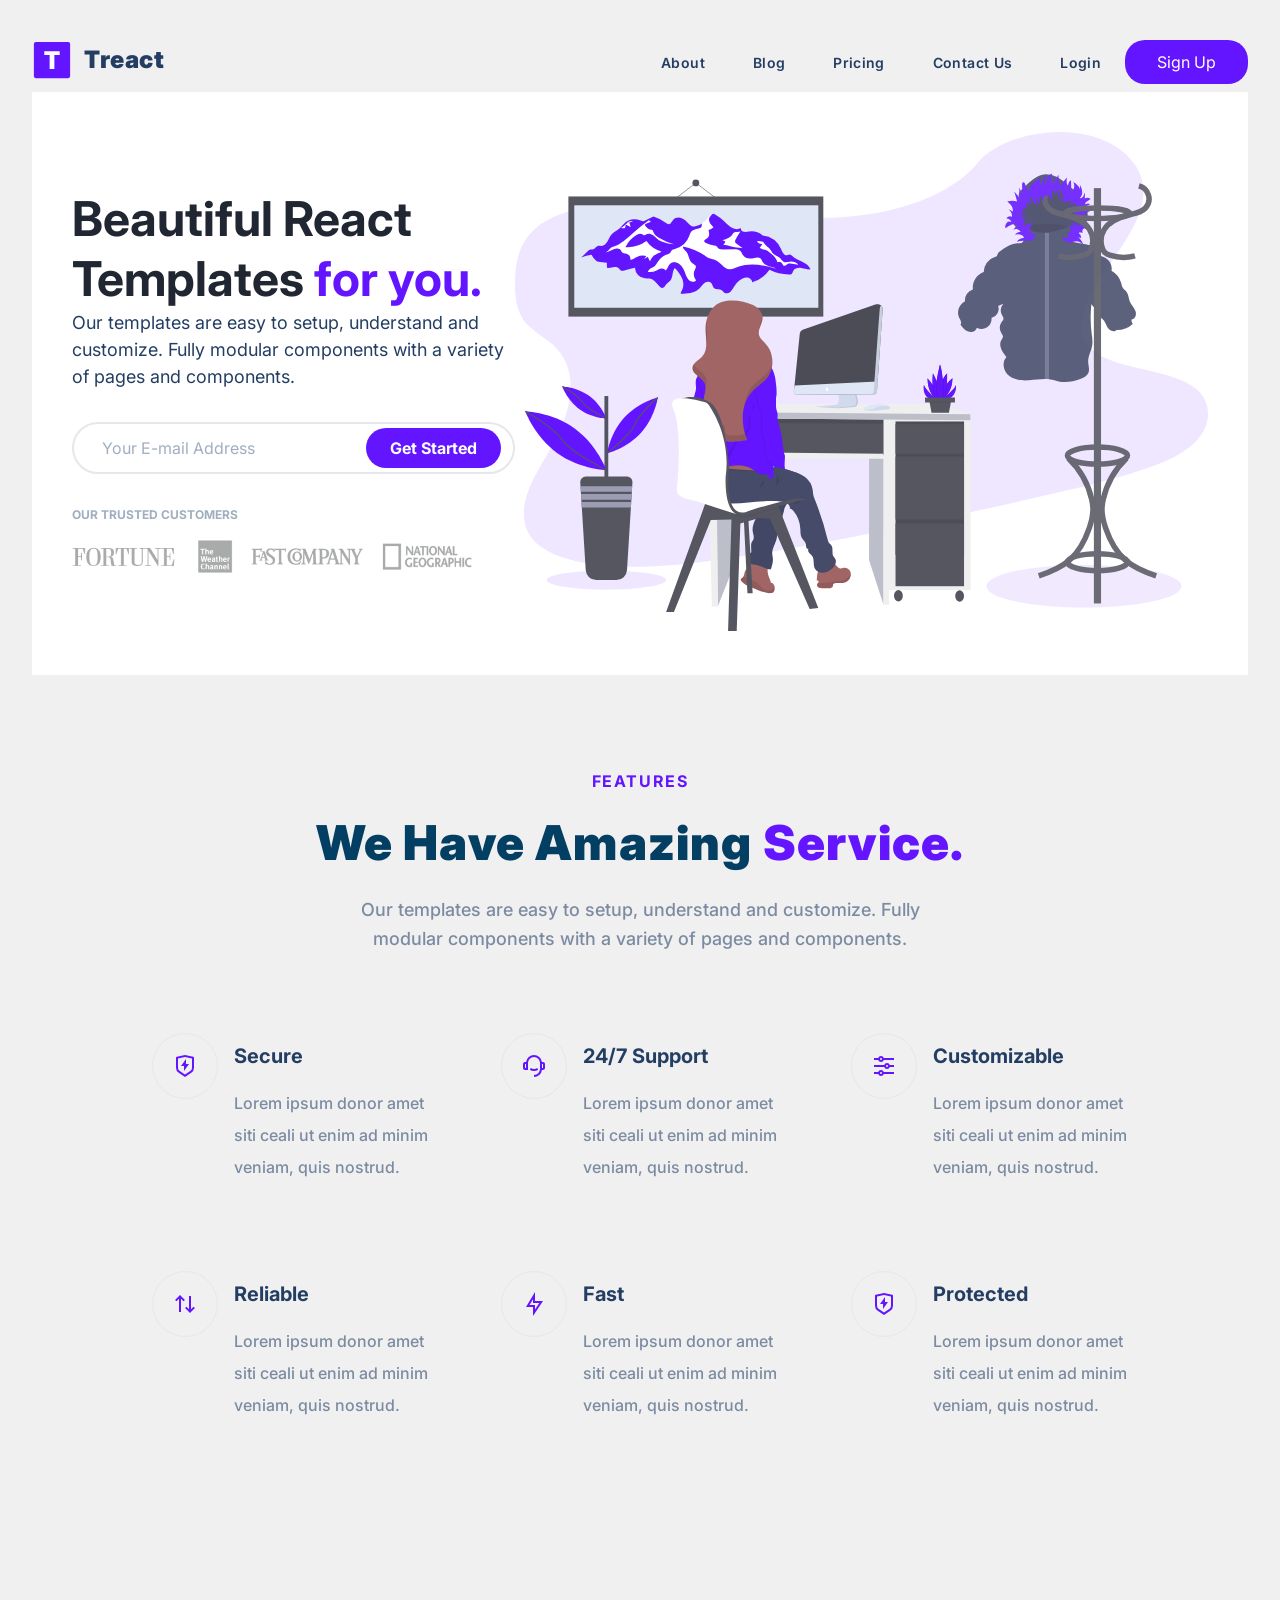
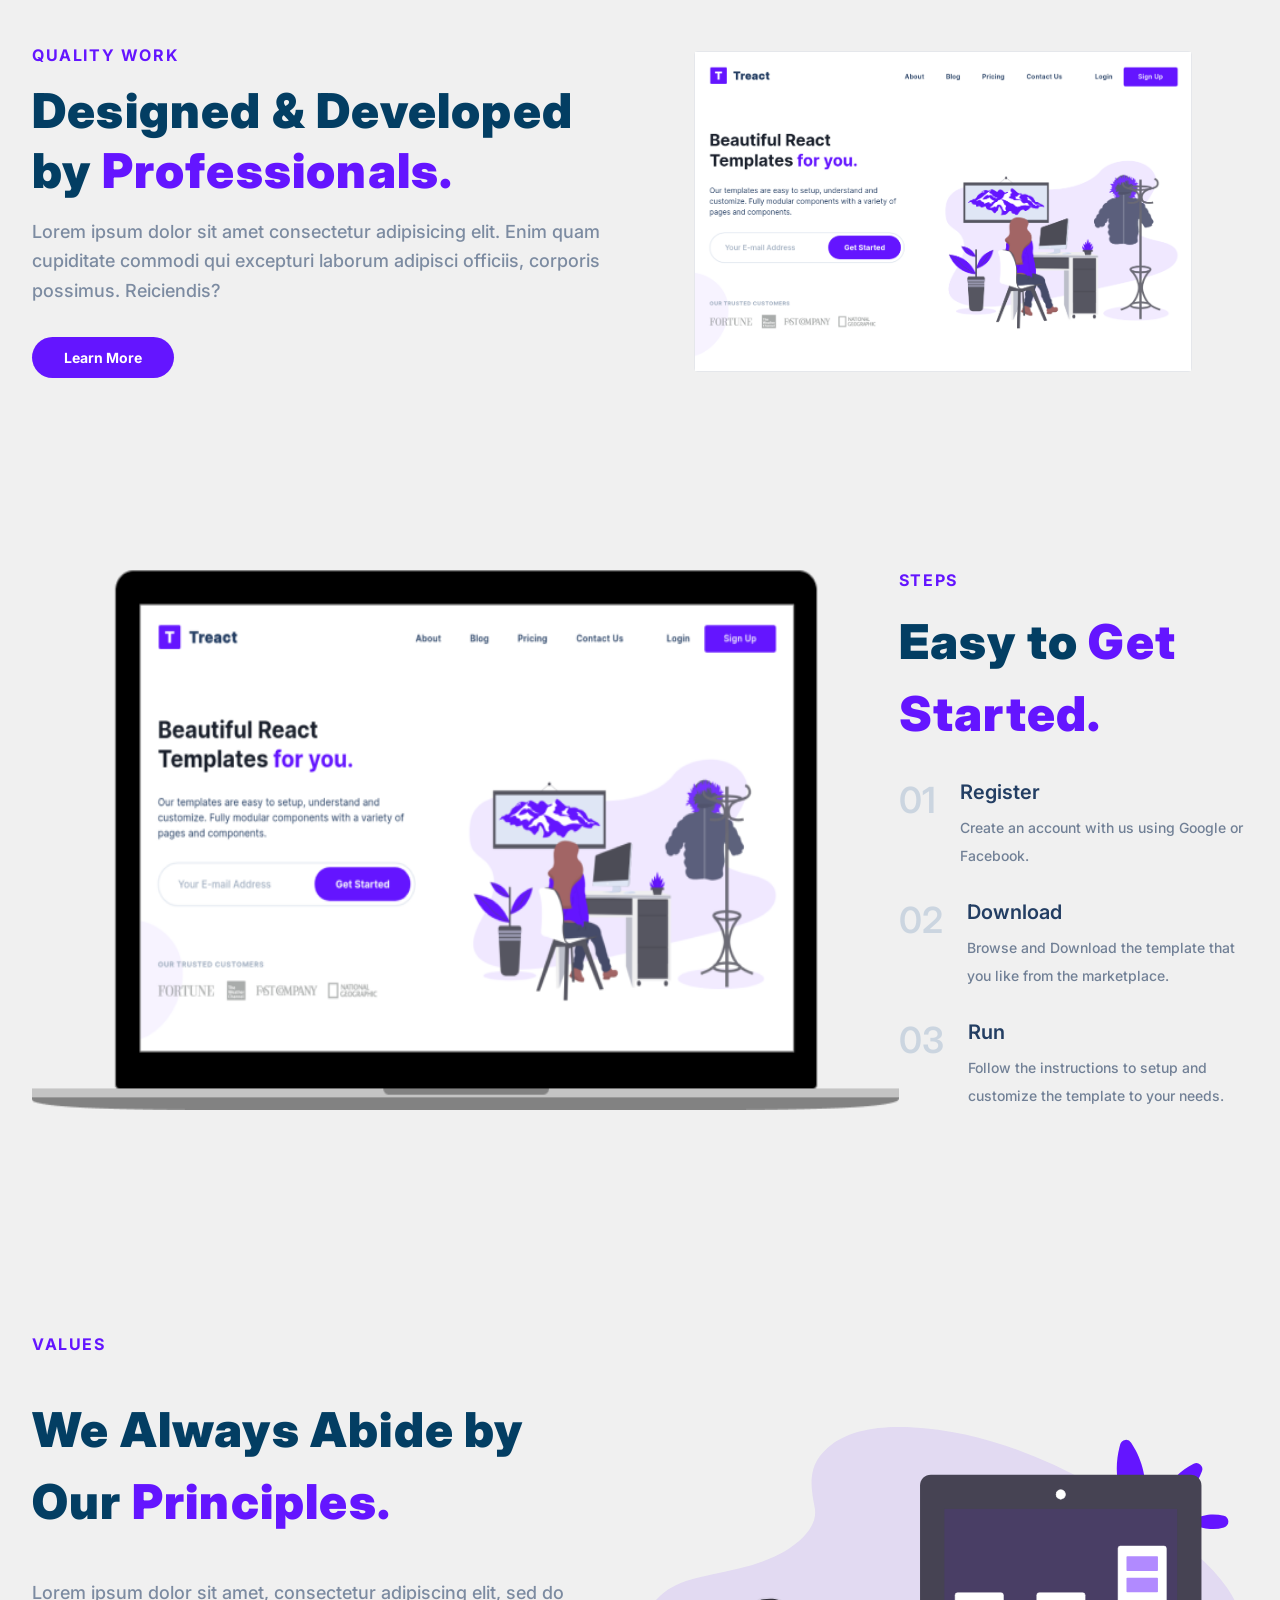
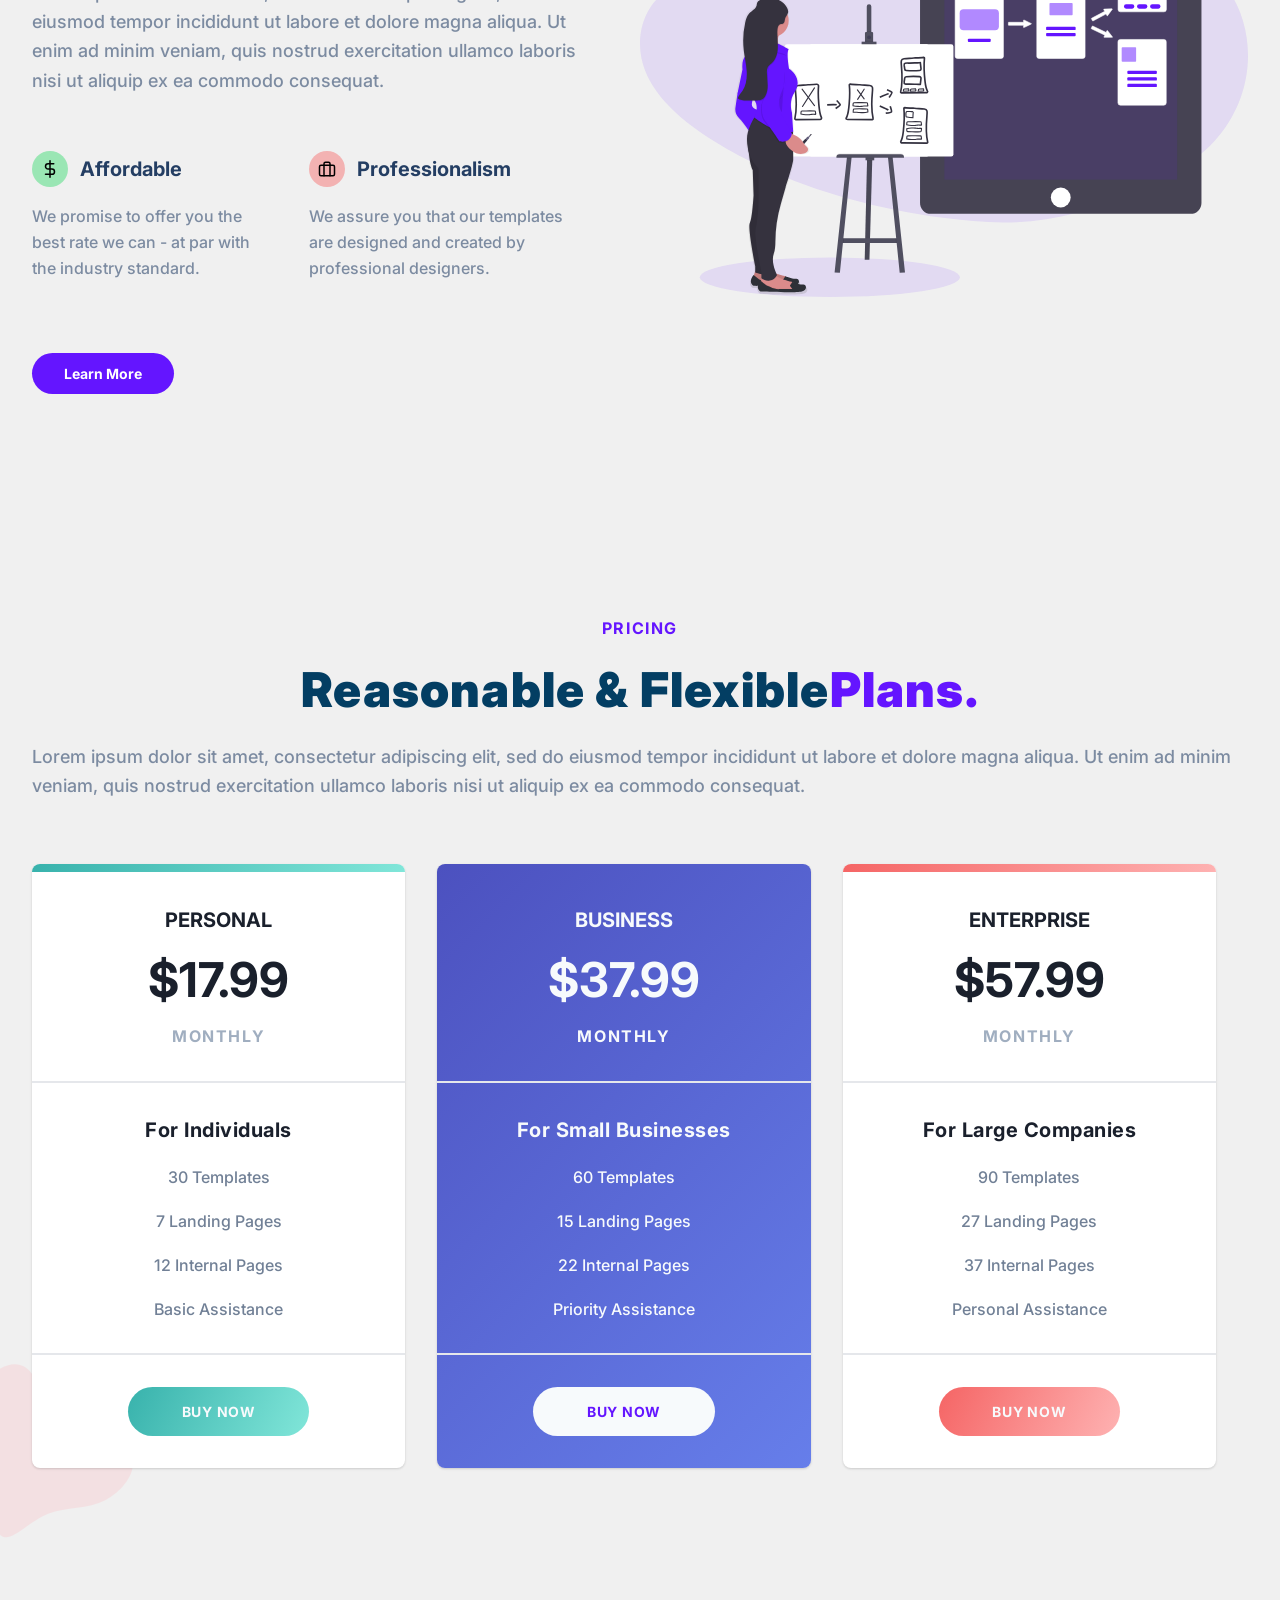
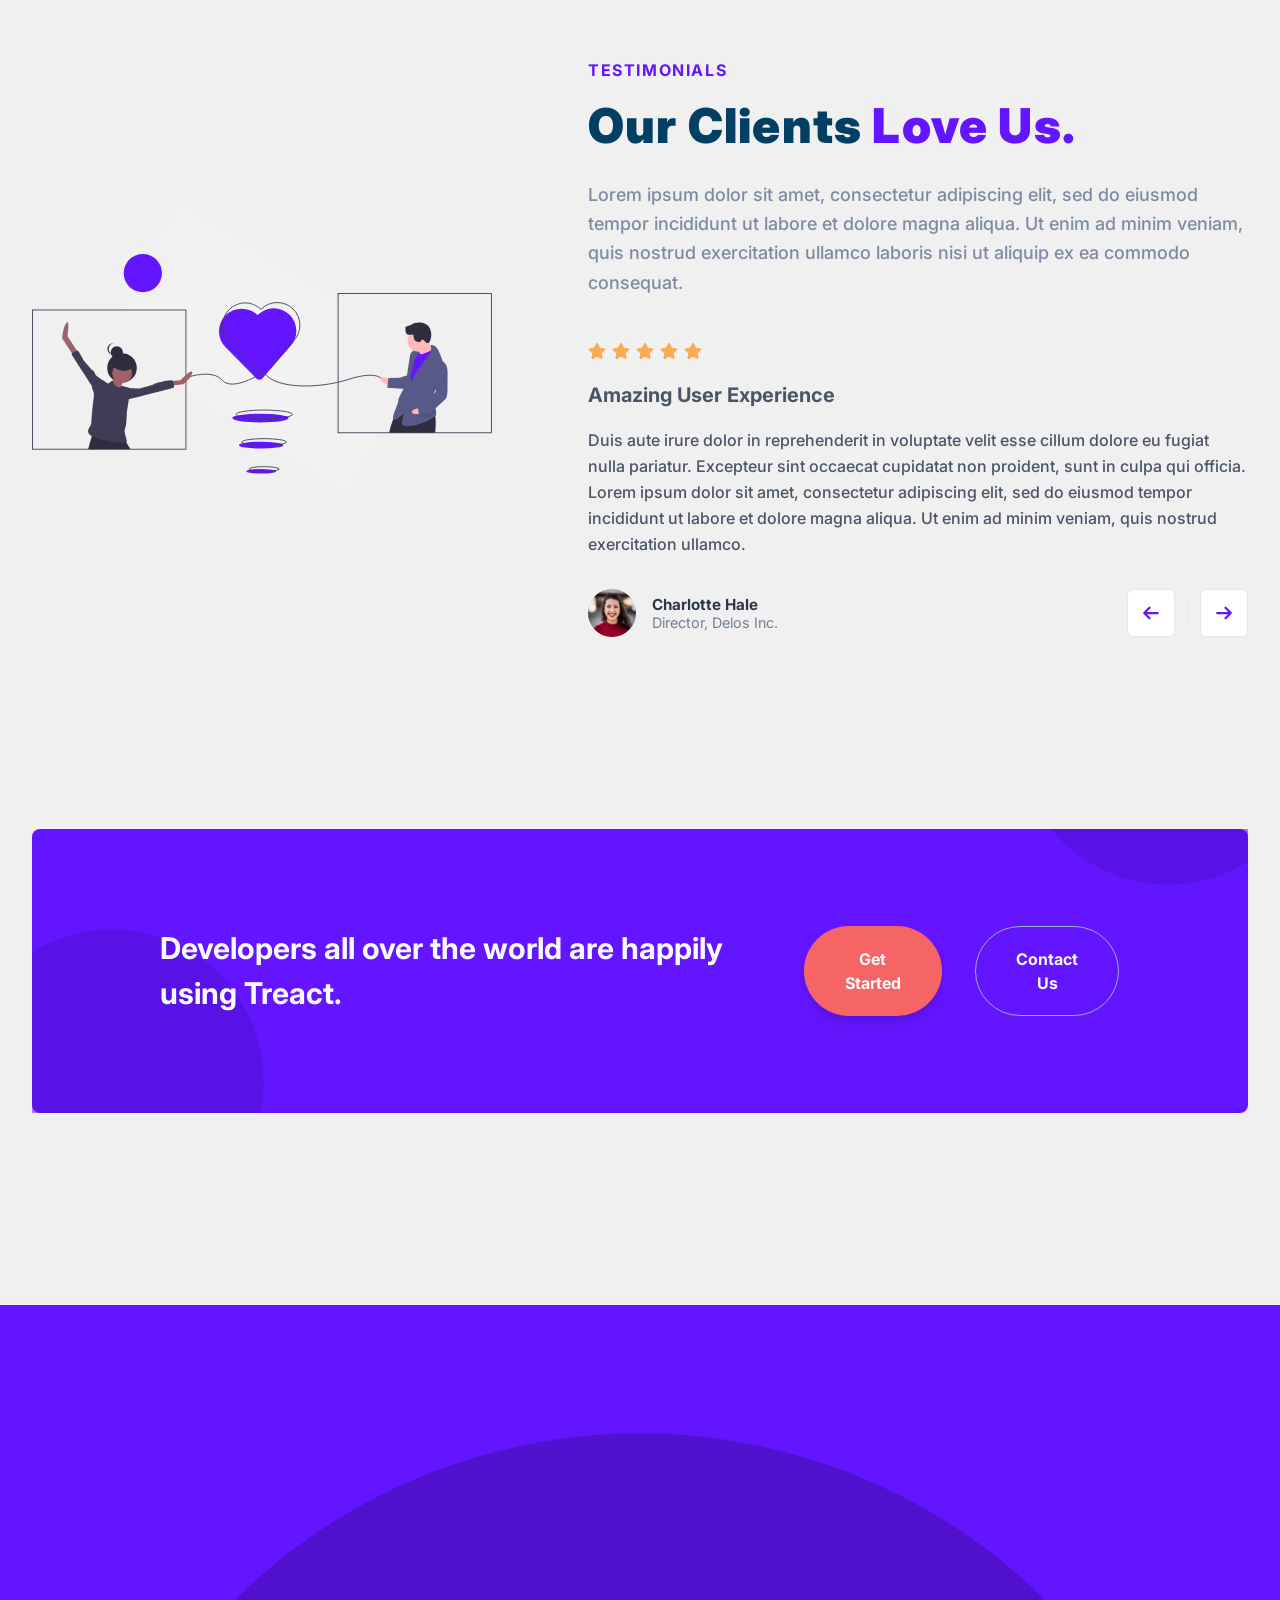
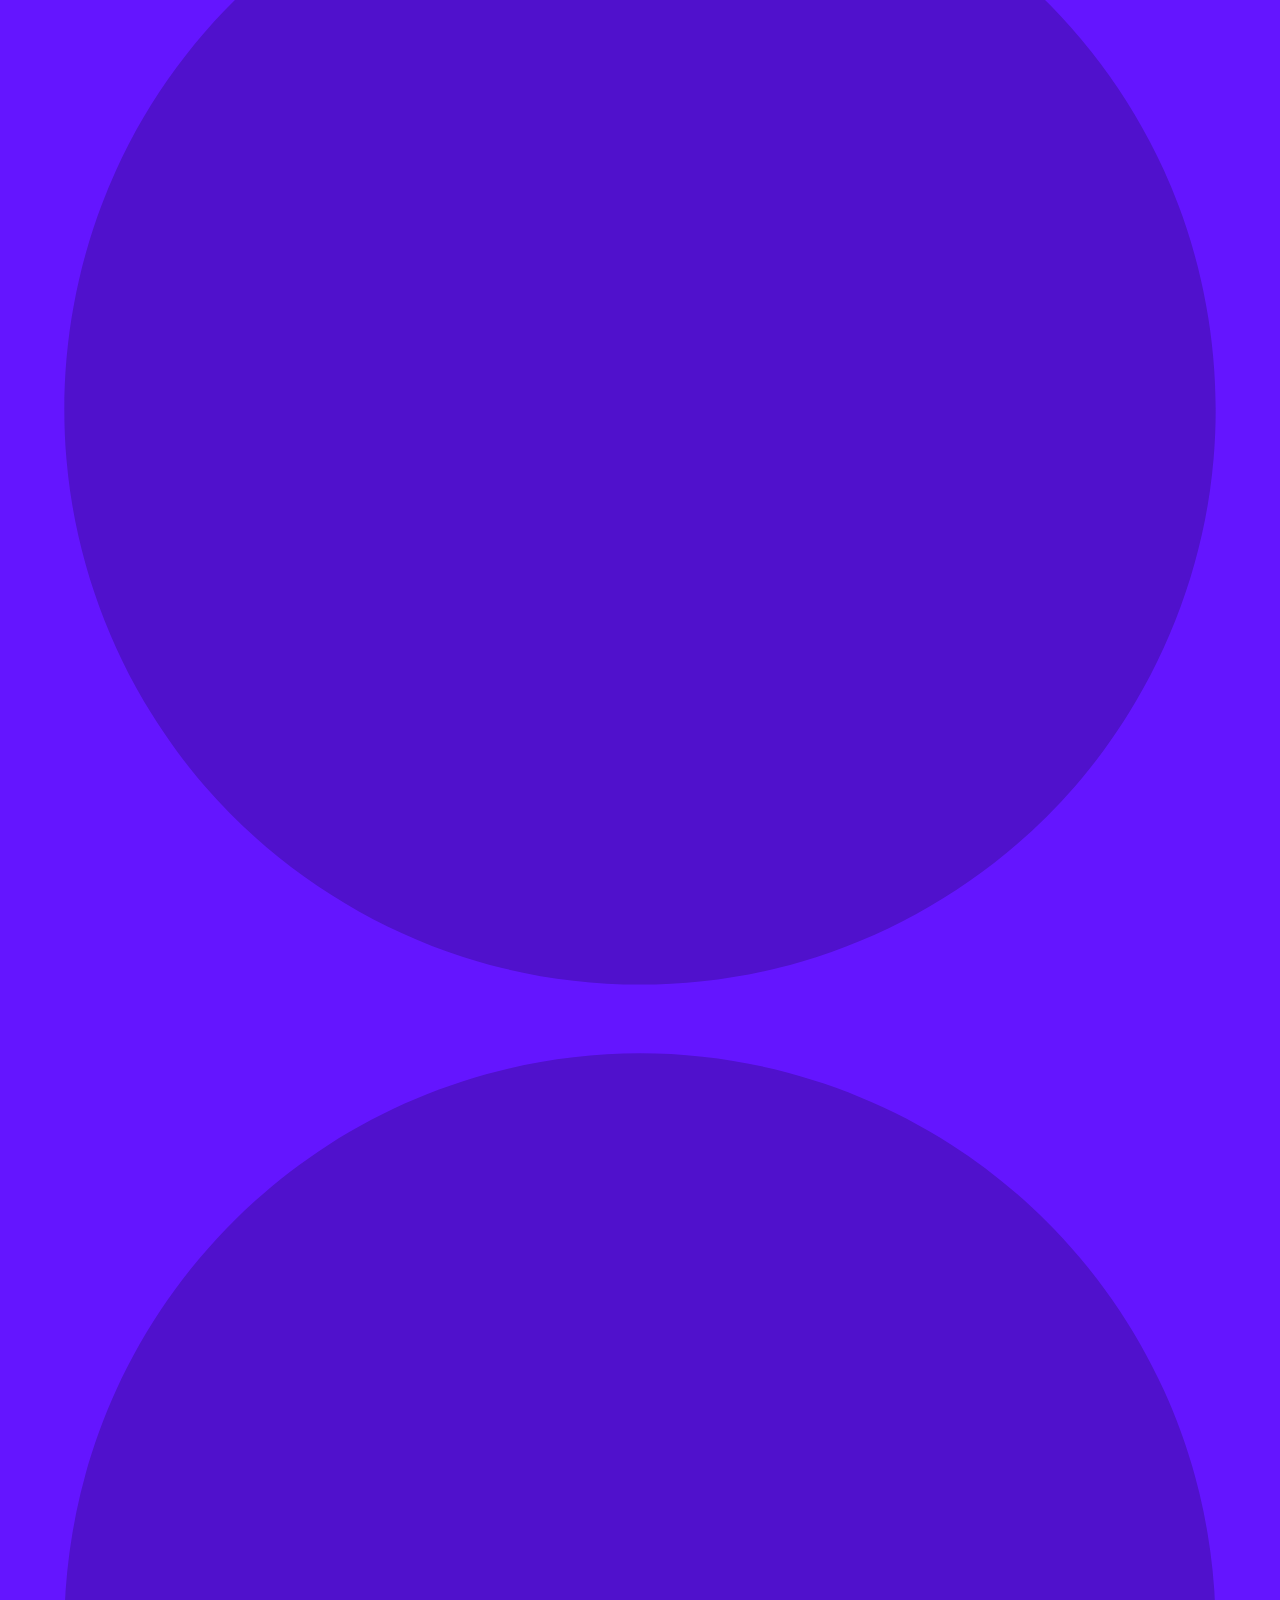
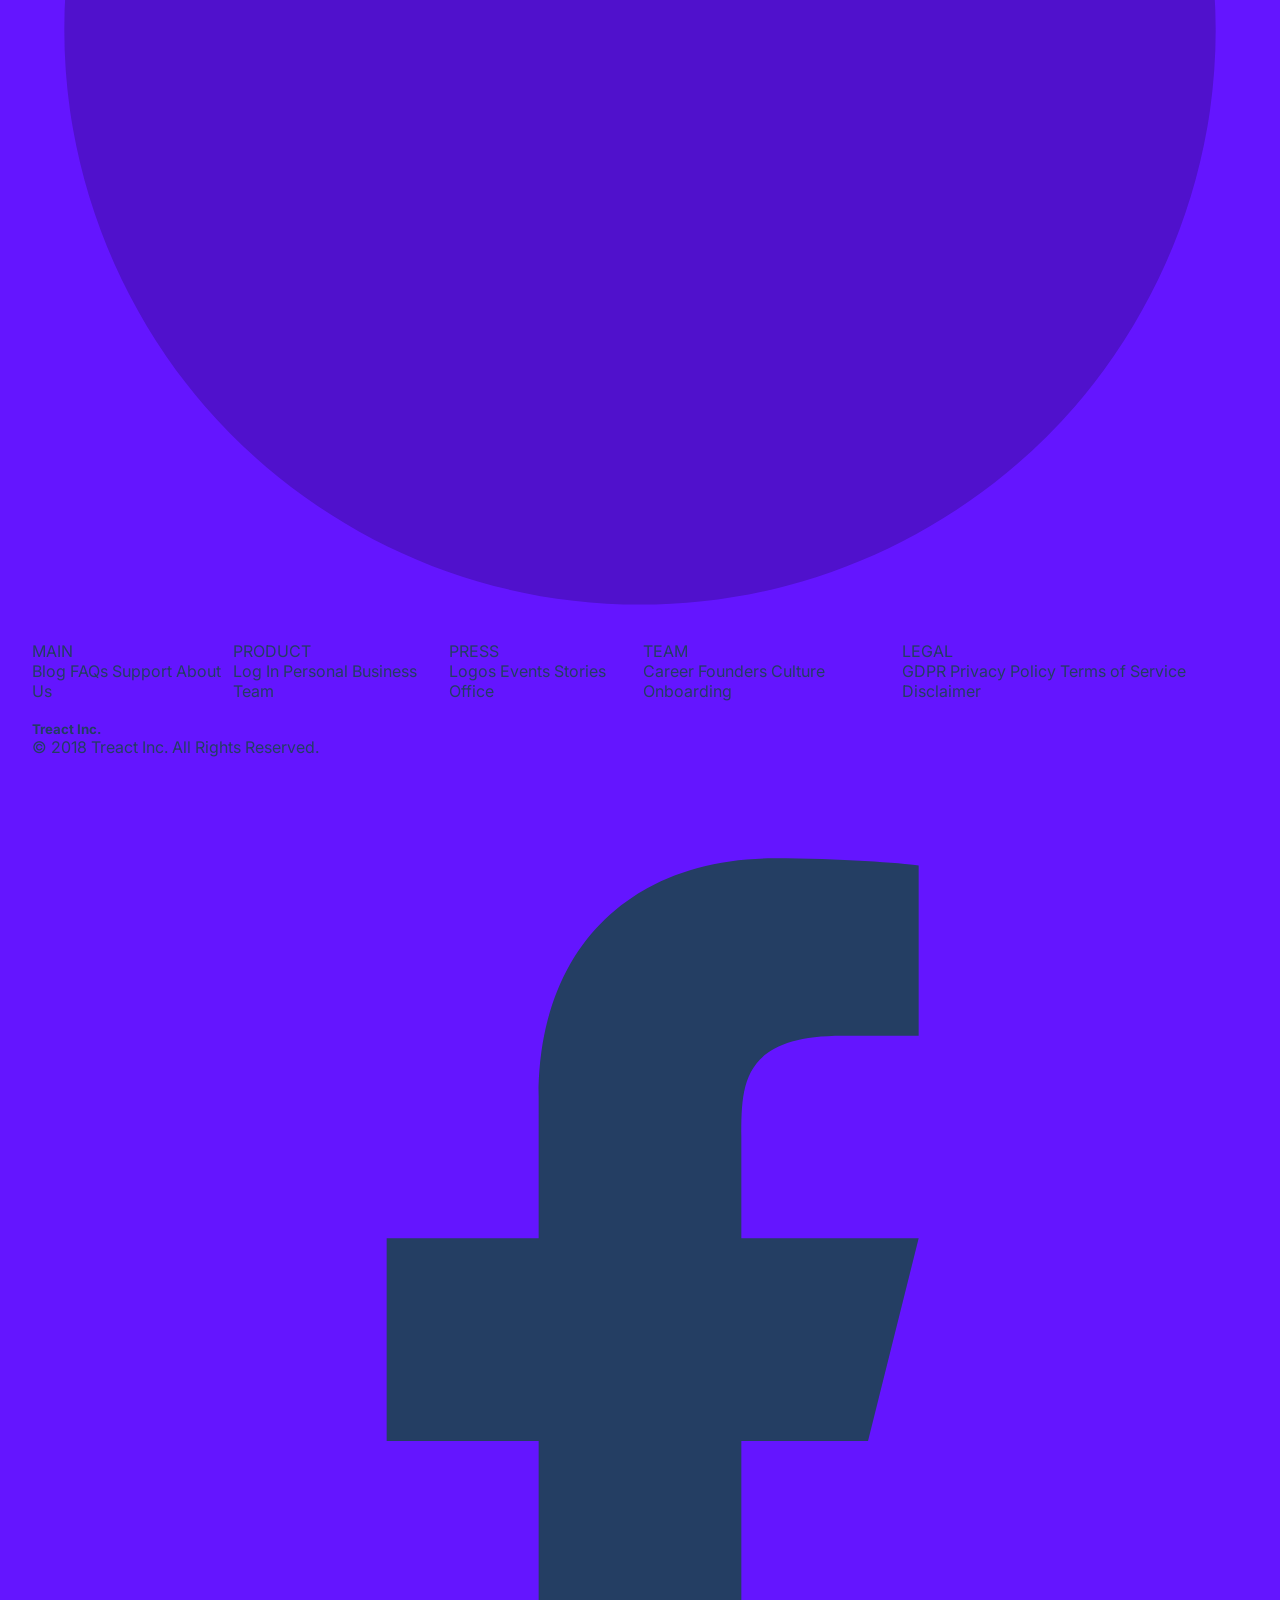
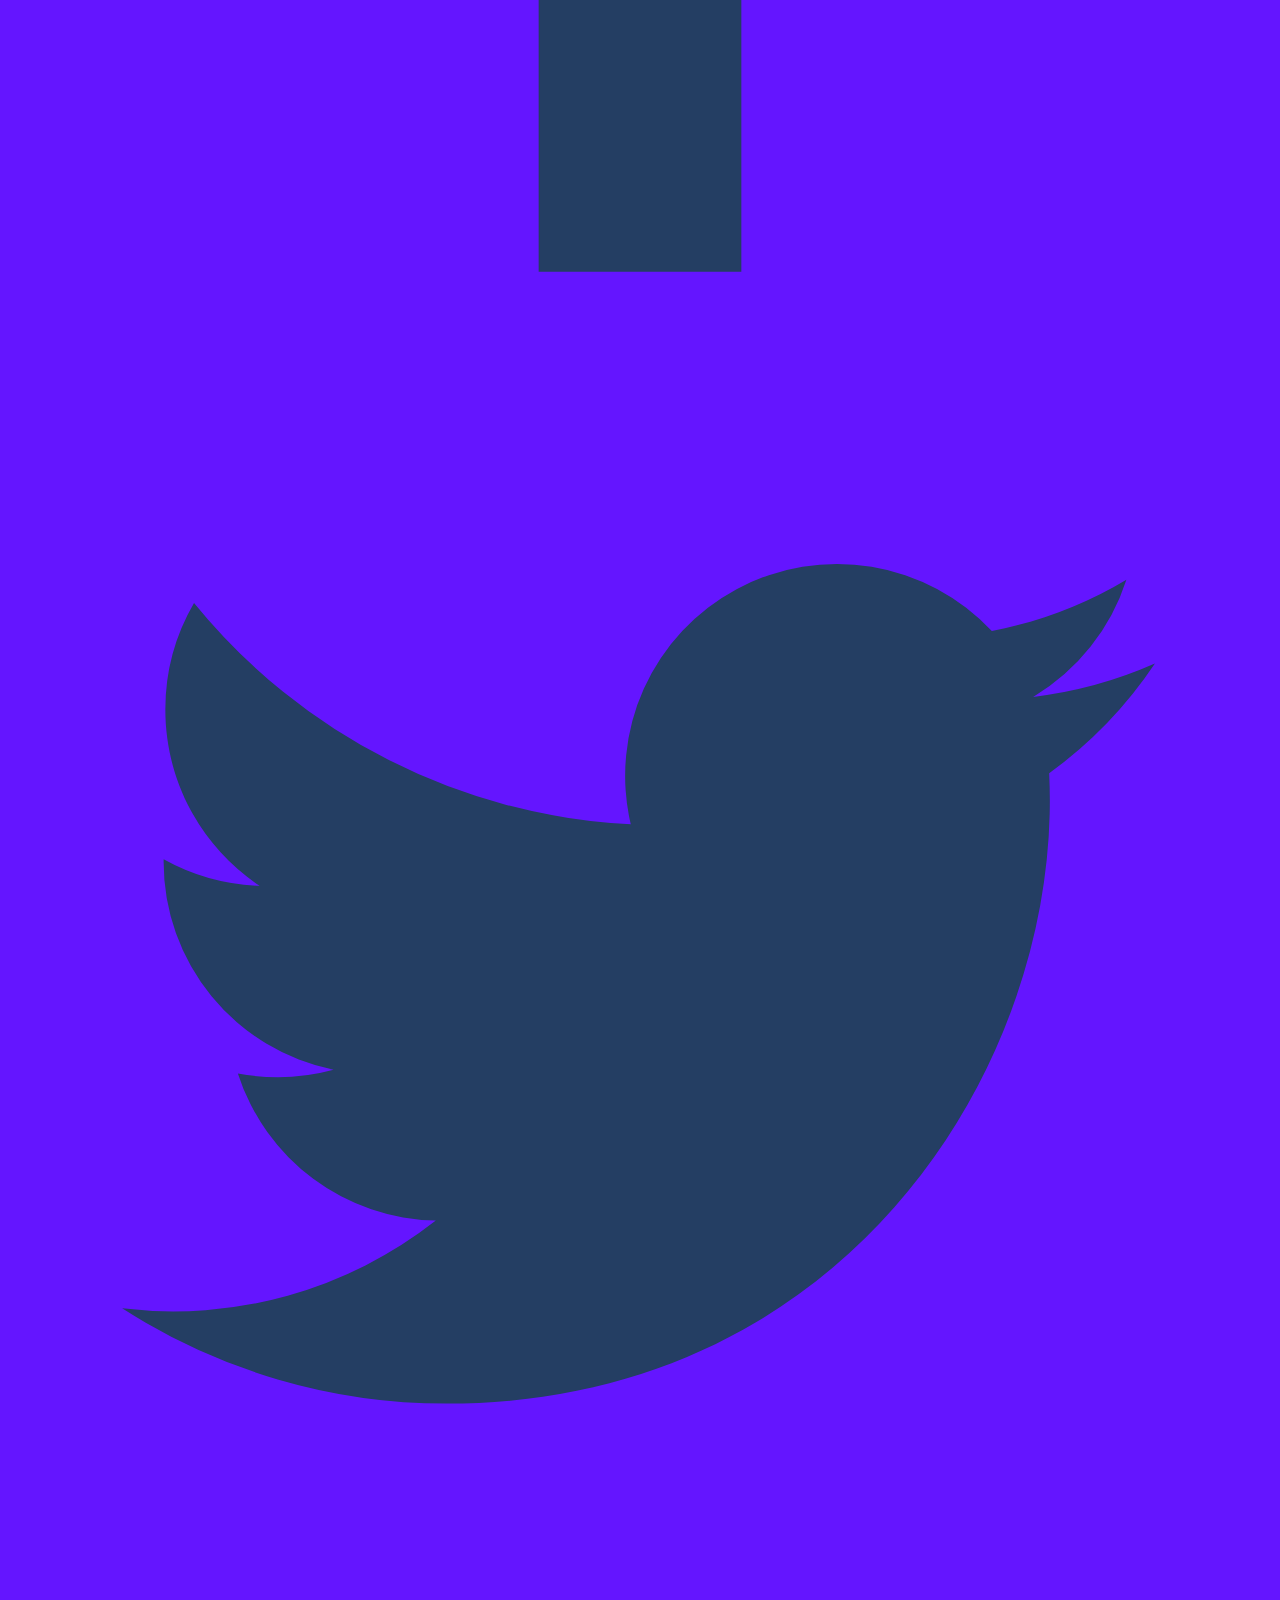
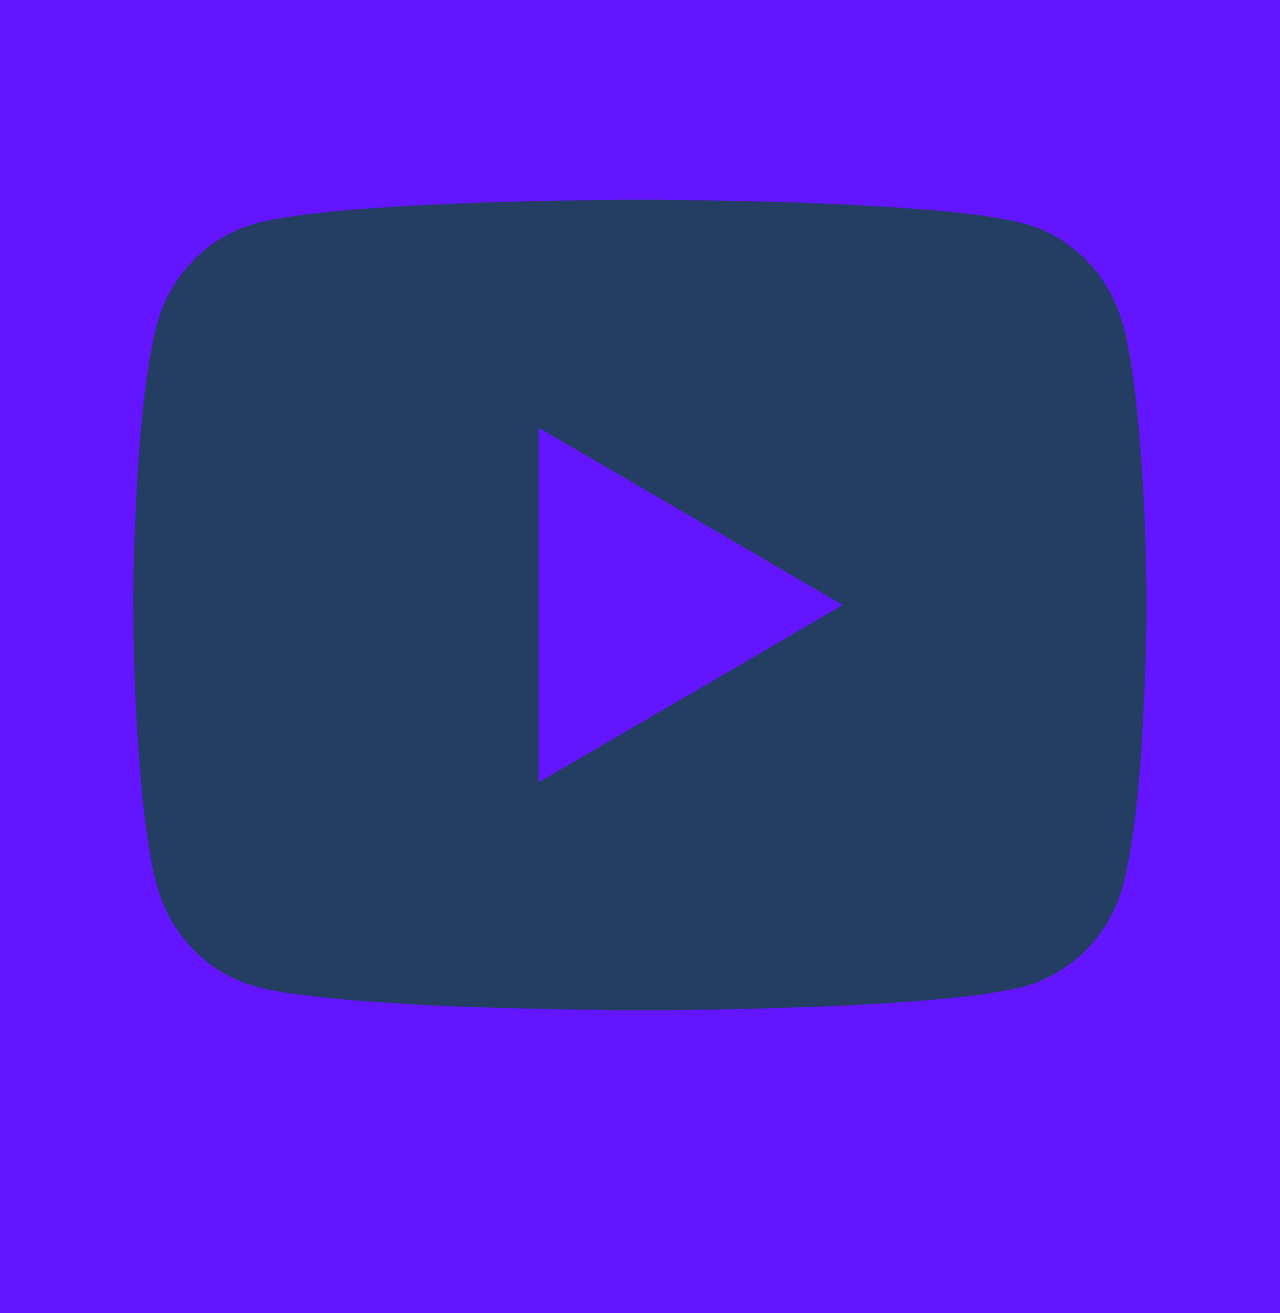
==== commit b629609f: "DONE through Footer HTML :)" ====
--- a/Final Project Kami/index.html
+++ b/Final Project Kami/index.html
@@ -322,7 +322,7 @@
                     <img src="assets 2/love-illustration.c759090fa833369ad6ffb6eb19cacb3e.svg" alt class="testimonials__img">
                     <div class="testimonials__description">
                     <div class="section__tag">TESTIMONIALS</div>
-                        <h2 class="section__title">Our Clients<span class="purple">Love Us.</span></h2>
+                        <h2 class="section__title">Our Clients<span class="purple"> Love Us.</span></h2>
                         <p class="section__para">Lorem ipsum dolor sit amet, consectetur adipiscing elit, sed do eiusmod tempor incididunt ut labore et dolore magna aliqua. Ut enim ad minim veniam, quis nostrud exercitation ullamco laboris nisi ut aliquip ex ea commodo consequat.</p>
                     <div class="testimonial">
                         <div class="testimonial__rating">
@@ -363,14 +363,105 @@
         <section id="start">
             <div class="container">
                 <div class="row">
-                    <!--  -->Enter "Start"/Call to action section<!--  -->
+                   <svg viewBox="0 0 600 600" class="start__blob--1">
+              <g transform="translate(300,300)">
+                <path d="M153.6,-239C199.1,-209.8,236,-167.2,258.4,-118C280.9,-68.9,288.9,-13.1,281.2,40.4C273.5,93.9,250.1,145.2,214.7,186.1C179.3,226.9,131.9,257.4,80,272.6C28.2,287.8,-28.2,287.8,-80,272.6C-131.9,257.4,-179.3,226.9,-214.7,186.1C-250.1,145.2,-273.5,93.9,-281.2,40.4C-288.9,-13.1,-280.9,-68.9,-258.4,-118C-236,-167.2,-199.1,-209.8,-153.6,-239C-108.1,-268.3,-54.1,-284.1,0,-284.1C54.1,-284.1,108.1,-268.3,153.6,-239Z" fill="rgb(80,17,204)"></path>
+              </g>
+            </svg>
+             <svg viewBox="0 0 600 600" class="start__blob--2">
+              <g transform="translate(300,300)">
+                <path d="M153.6,-239C199.1,-209.8,236,-167.2,258.4,-118C280.9,-68.9,288.9,-13.1,281.2,40.4C273.5,93.9,250.1,145.2,214.7,186.1C179.3,226.9,131.9,257.4,80,272.6C28.2,287.8,-28.2,287.8,-80,272.6C-131.9,257.4,-179.3,226.9,-214.7,186.1C-250.1,145.2,-273.5,93.9,-281.2,40.4C-288.9,-13.1,-280.9,-68.9,-258.4,-118C-236,-167.2,-199.1,-209.8,-153.6,-239C-108.1,-268.3,-54.1,-284.1,0,-284.1C54.1,-284.1,108.1,-268.3,153.6,-239Z" fill="rgb(80,17,204)"></path>
+              </g>
+            </svg>
+            <div class="start__container">
+                <div class="start__row">
+                    <div class="start__title">
+                        Developers all over the world are happily using Treact.
+                    </div>
+                    <div class="start__buttons">
+                        <button class="start__button btn">Get Started</button>
+                        <button class="start__button btn">Contact Us</button>
+                    </div>
+                </div>
+            </div>
                 </div>
             </div>
         </section>
     </main>
     <footer>
+        <svg viewBox="0 0 600 600" class="footer__blob--1">
+        <g transform="translate(300,300)">
+          <path d="M153.6,-239C199.1,-209.8,236,-167.2,258.4,-118C280.9,-68.9,288.9,-13.1,281.2,40.4C273.5,93.9,250.1,145.2,214.7,186.1C179.3,226.9,131.9,257.4,80,272.6C28.2,287.8,-28.2,287.8,-80,272.6C-131.9,257.4,-179.3,226.9,-214.7,186.1C-250.1,145.2,-273.5,93.9,-281.2,40.4C-288.9,-13.1,-280.9,-68.9,-258.4,-118C-236,-167.2,-199.1,-209.8,-153.6,-239C-108.1,-268.3,-54.1,-284.1,0,-284.1C54.1,-284.1,108.1,-268.3,153.6,-239Z" fill="rgba(80,17,204)"></path>
+        </g>
+      </svg>
+      <svg viewBox="0 0 600 600" class="footer__blob--2">
+        <g transform="translate(300,300)">
+          <path d="M153.6,-239C199.1,-209.8,236,-167.2,258.4,-118C280.9,-68.9,288.9,-13.1,281.2,40.4C273.5,93.9,250.1,145.2,214.7,186.1C179.3,226.9,131.9,257.4,80,272.6C28.2,287.8,-28.2,287.8,-80,272.6C-131.9,257.4,-179.3,226.9,-214.7,186.1C-250.1,145.2,-273.5,93.9,-281.2,40.4C-288.9,-13.1,-280.9,-68.9,-258.4,-118C-236,-167.2,-199.1,-209.8,-153.6,-239C-108.1,-268.3,-54.1,-284.1,0,-284.1C54.1,-284.1,108.1,-268.3,153.6,-239Z" fill="rgba(80,17,204)"></path>
+        </g>
+      </svg>
         <div class="row footer__row">
-            <!--  -->Enter Footer<!--  -->
+            <div class="footer__column">
+                <div class="footer__column--title">MAIN</div>
+                <a class="footer__column--link">Blog</a>
+                <a class="footer__column--link">FAQs</a>
+                <a class="footer__column--link">Support</a>
+                <a class="footer__column--link">About Us</a>
+            </div>
+            <div class="footer__column">
+                <div class="footer__column--title">PRODUCT</div>
+                <a class="footer__column--link">Log In</a>
+                <a class="footer__column--link">Personal</a>
+                <a class="footer__column--link">Business</a>
+                <a class="footer__column--link">Team</a>
+            </div>
+            <div class="footer__column">
+                <div class="footer__column--title">PRESS</div>
+                <a class="footer__column--link">Logos</a>
+                <a class="footer__column--link">Events</a>
+                <a class="footer__column--link">Stories</a>
+                <a class="footer__column--link">Office</a>
+            </div>
+            <div class="footer__column">
+                <div class="footer__column--title">TEAM</div>
+                <a class="footer__column--link">Career</a>
+                <a class="footer__column--link">Founders</a>
+                <a class="footer__column--link">Culture</a>
+                <a class="footer__column--link">Onboarding</a>
+            </div>
+            <div class="footer__column">
+                <div class="footer__column--title">LEGAL</div>
+                <a class="footer__column--link">GDPR</a>
+                <a class="footer__column--link">Privacy Policy</a>
+                <a class="footer__column--link">Terms of Service</a>
+                <a class="footer__column--link">Disclaimer</a>
+            </div>
+        </div>
+        <div class="footer__divider"></div>
+        <div class="footer__bottom">
+            <div class="footer__logo">
+            <img src="./assets/logo-light.d9a5d1b5be5ea077b26864fdfc2e96a4.svg" alt="" class="footer__logo--img">
+            <h5 class="footer__logo--text">Treact Inc.</h5>
+          </div>
+          <div class="footer__copyright">
+            © 2018 Treact Inc. All Rights Reserved.
+          </div>
+          <div class="footer__socials">
+            <a class="footer__social--link">
+              <svg fill="currentColor" viewBox="0 0 24 24">
+                <path d="M14 13.5h2.5l1-4H14v-2c0-1.03 0-2 2-2h1.5V2.14c-.326-.043-1.557-.14-2.857-.14C11.928 2 10 3.657 10 6.7v2.8H7v4h3V22h4v-8.5z"></path>
+              </svg>
+            </a>
+            <a class="footer__social--link">
+              <svg fill="currentColor" viewBox="0 0 24 24">
+                <path d="M22.162 5.656a8.384 8.384 0 01-2.402.658A4.196 4.196 0 0021.6 4c-.82.488-1.719.83-2.656 1.015a4.182 4.182 0 00-7.126 3.814 11.874 11.874 0 01-8.62-4.37 4.168 4.168 0 00-.566 2.103c0 1.45.738 2.731 1.86 3.481a4.168 4.168 0 01-1.894-.523v.052a4.185 4.185 0 003.355 4.101 4.21 4.21 0 01-1.89.072A4.185 4.185 0 007.97 16.65a8.394 8.394 0 01-6.191 1.732 11.83 11.83 0 006.41 1.88c7.693 0 11.9-6.373 11.9-11.9 0-.18-.005-.362-.013-.54a8.496 8.496 0 002.087-2.165z"></path>
+              </svg>
+            </a>
+            <a class="footer__social--link">
+              <svg fill="currentColor" viewBox="0 0 24 24">
+                <path d="M21.543 6.498C22 8.28 22 12 22 12s0 3.72-.457 5.502c-.254.985-.997 1.76-1.938 2.022C17.896 20 12 20 12 20s-5.893 0-7.605-.476c-.945-.266-1.687-1.04-1.938-2.022C2 15.72 2 12 2 12s0-3.72.457-5.502c.254-.985.997-1.76 1.938-2.022C6.107 4 12 4 12 4s5.896 0 7.605.476c.945.266 1.687 1.04 1.938 2.022zM10 15.5l6-3.5-6-3.5v7z"></path>
+              </svg>
+            </a>
+          </div>
         </div>
     </footer>
 </body>
--- a/Final Project Kami/styles.css
+++ b/Final Project Kami/styles.css
@@ -1443,7 +1443,7 @@
     justify-content: center;
     background-color: #fff;
     border: 1px solid #e2e8f0;
-    border-radius: 9999px;
+    border-radius: 0.375rem;
 }
 
 .testimonial__button svg {
@@ -1470,6 +1470,126 @@
     position: relative;
     overflow: hidden;
 }
+
+@media (max-width: 1024px) {
+    #start .container {
+        padding-top: 5rem;
+        padding-bottom: 5rem;
+    }
+}
+
+#start .row {
+    position: relative;
+    overflow: hidden;
+}
+
+.start__blob--1 {
+    position: absolute;
+    bottom: 0px;
+    left: 0px;
+    height: 20rem;
+    width: 20rem;
+    transform: translate(-5rem, 8rem);
+    color: rgb(80 17 204);
+    opacity: 0.5;
+}
+
+.start__blob--2 {
+    position: absolute;
+    top: 0px;
+    right: 0px;
+    height: 20rem;
+    width: 20rem;
+    transform: translate(5rem, -16rem);
+    color: rgb(80 17 204);
+    opacity: 0.5;
+}
+
+.start__container {
+    padding: 96px 0;
+    width: 100%;
+    background-color: rgb(100, 21, 255);
+    border-radius: 8px;
+    display: flex;
+    justify-content: center;
+    align-items: center;
+}
+
+@media (max-width: 1024px) {
+    .start__row {
+        flex-direction: column;
+    }
+}
+
+.start__row {
+    width: 100%;
+    margin: 0 auto;
+    max-width: 1024px;
+    padding: 0 32px;
+    display: flex;
+    justify-content: center;
+    align-items: center;
+}
+
+.start__title {
+    color: #f7fafc;
+    font-size: 30px;
+    font-weight: 700;
+    line-height: 1.5;
+    z-index: 2;
+}
+
+@media (max-width: 1024px) {
+    .start__title {
+        text-align: center;
+        width: 100%;
+        max-width: 512px;
+    }
+}
+
+
+@media (max-width: 1024px) {
+    .start__buttons {
+        width: auto;
+        margin-top: 24px;
+    }
+}
+
+.start__buttons {
+    display: flex;
+    justify-content: flex-end;
+}
+
+.start__button:nth-child(1) {
+    background: #f56565;
+    box-shadow: rgba(0, 0, 0, 0) 0px 0px 0px 0px, rgba(0, 0, 0, 0) 0px 0px 0px 0px, rgba(0, 0, 0, 0.1) 0px 10px 15px -3px, rgba(0, 0, 0, 0.05) 0px 4px 6px -2px;
+    margin-right: 32px;
+    transition: all 300ms ease;
+}
+
+@media (max-width: 1024px) {
+    .start__button {
+        padding: 16px 32px;
+    }
+}
+
+.start__button {
+    padding: 20px 40px;
+    border-radius: 500px;
+    font-weight: 700;
+    font-size: 16px;
+    color: #f7fafc;
+    line-height: 1.5;
+    letter-spacing: 0.025;
+    margin: 1px;
+    z-index: 2;
+}
+
+.start__button:nth-child(2) {
+    border: 1px solid rgb(160, 174, 192);
+    transition: all 300ms ease;
+}
+
 
 
 /* 
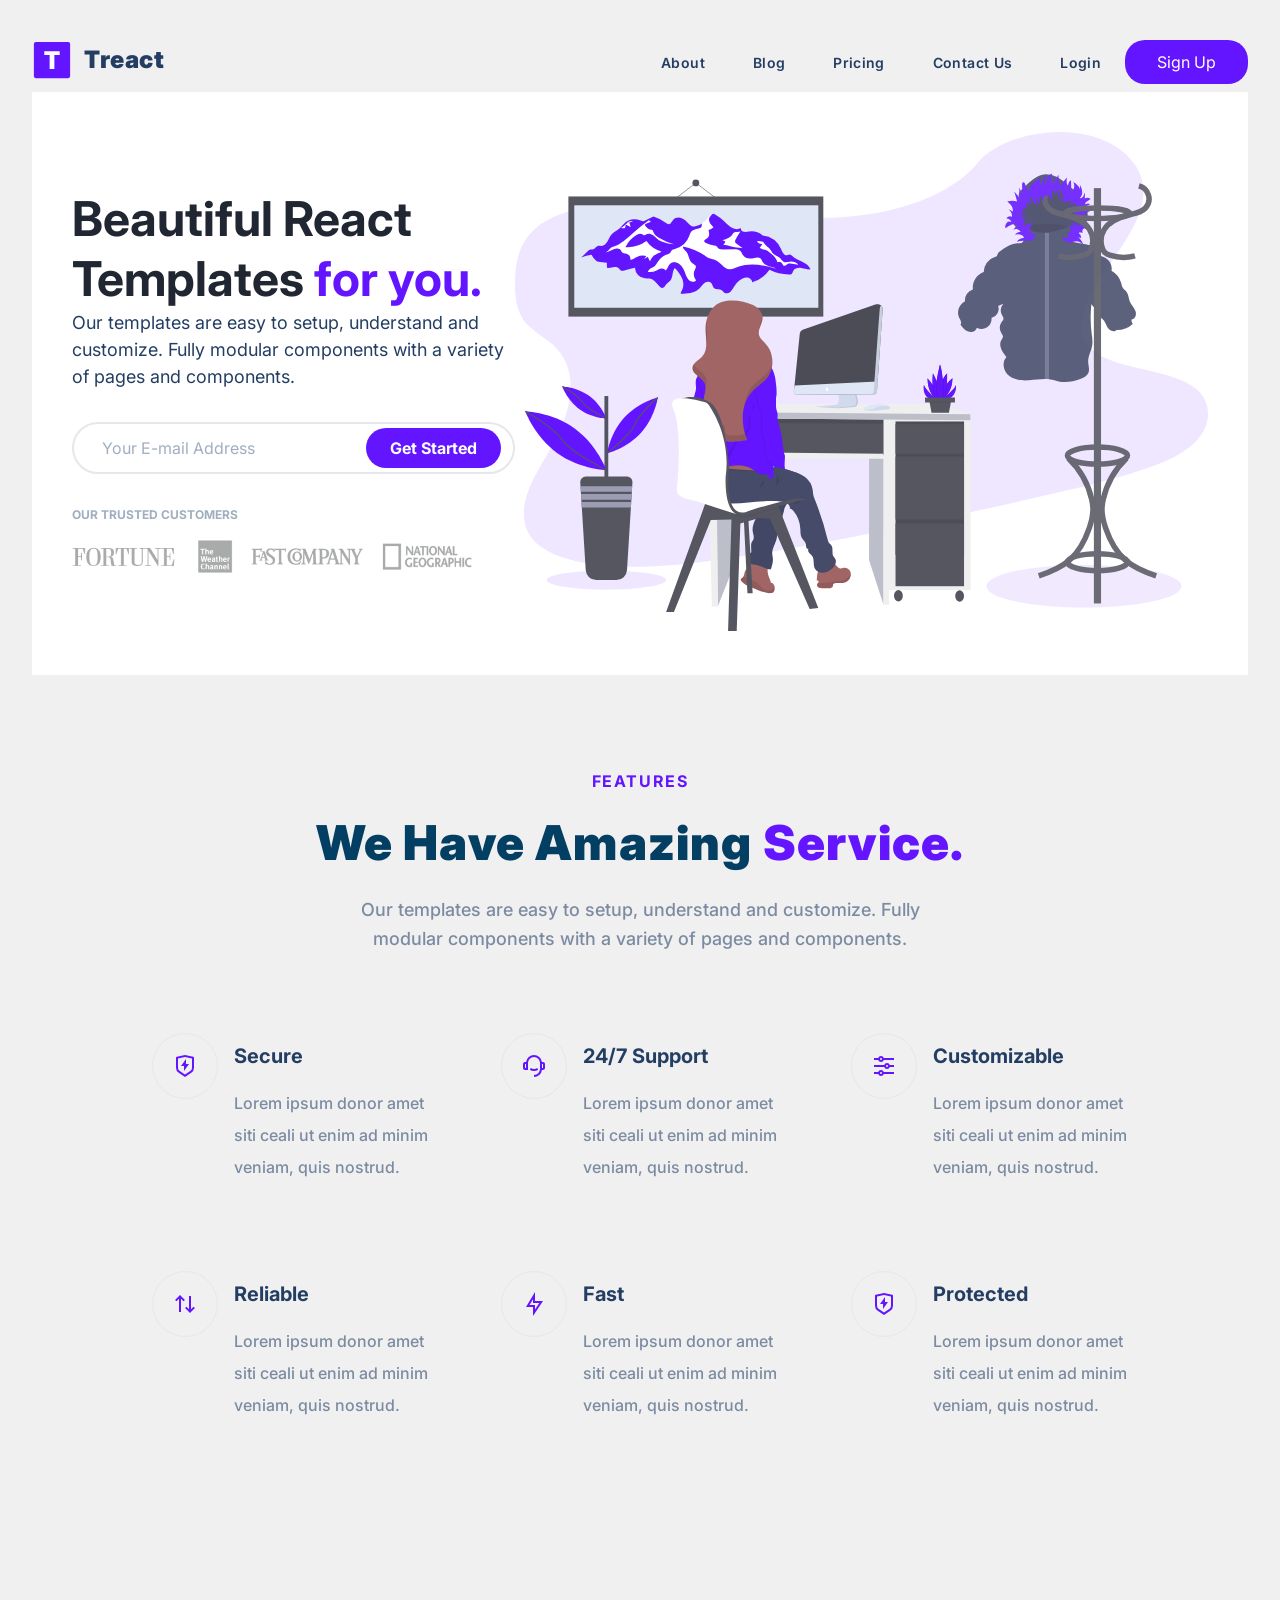
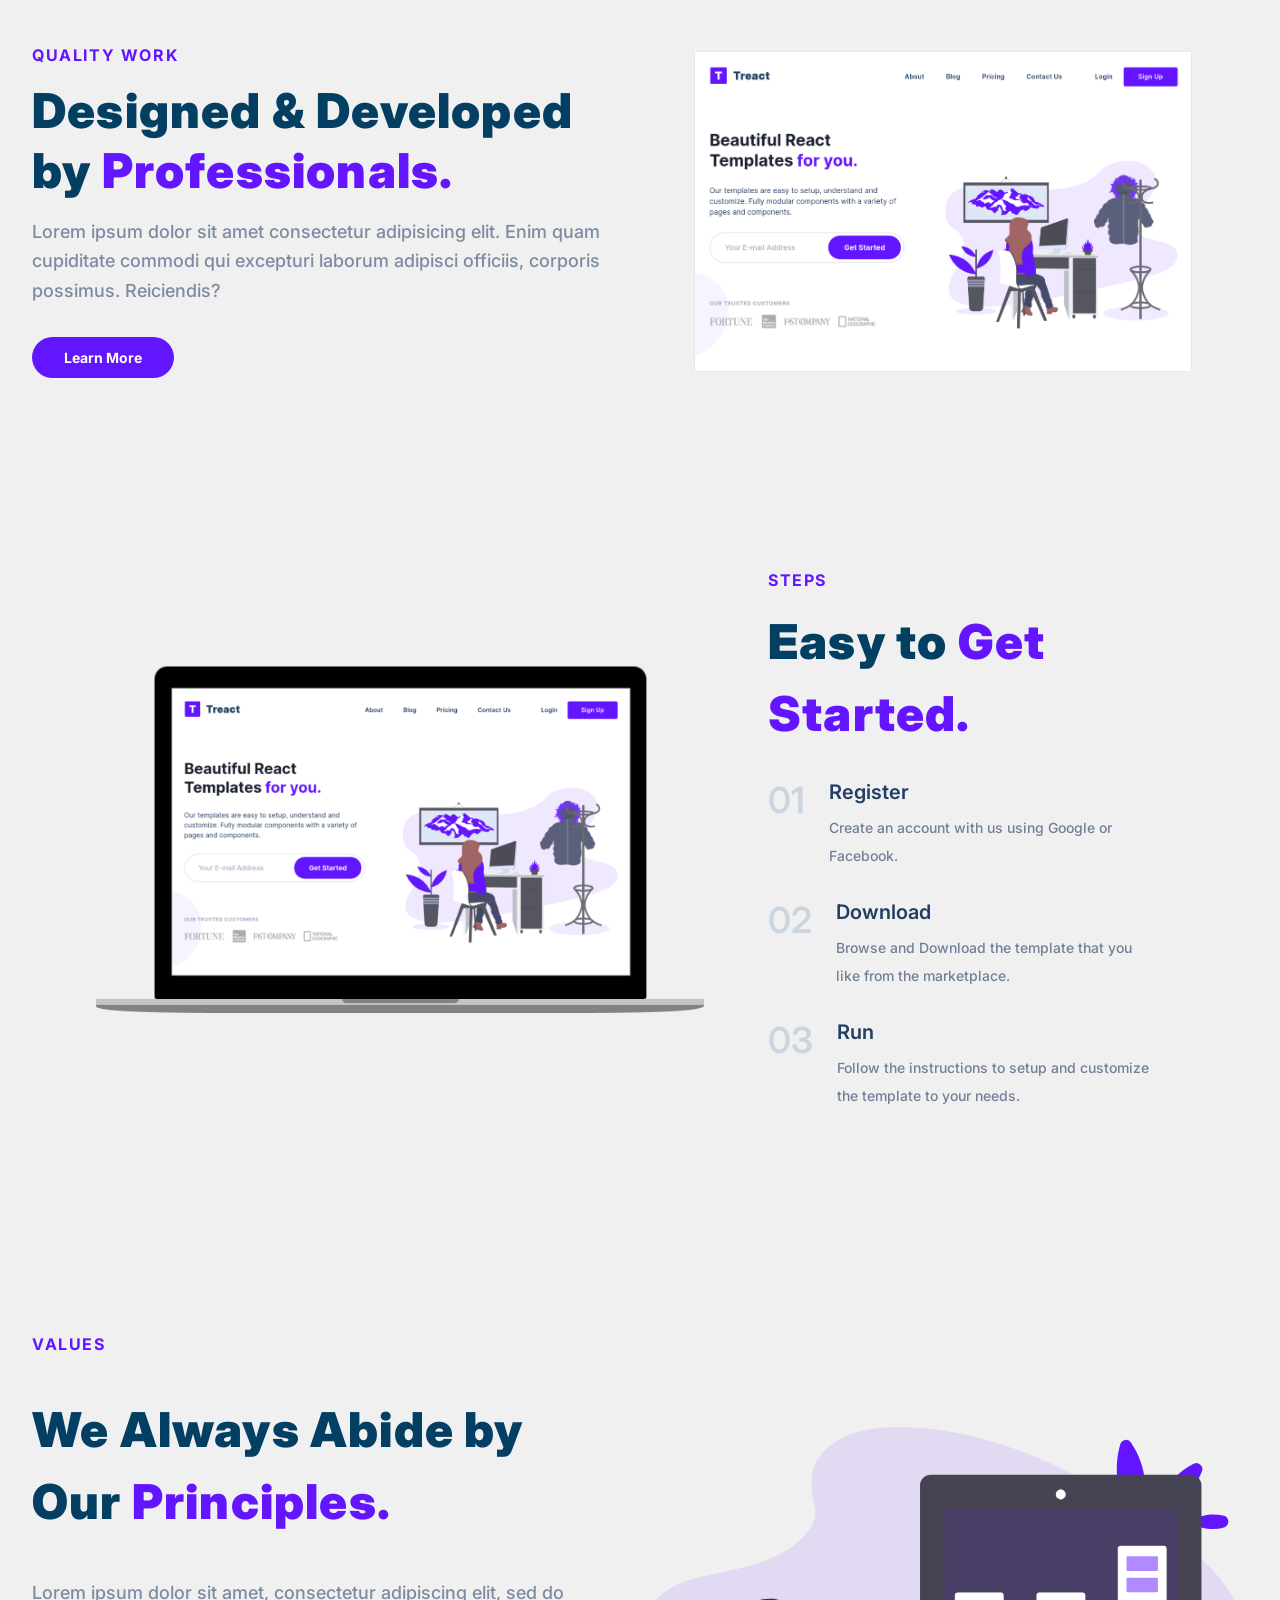
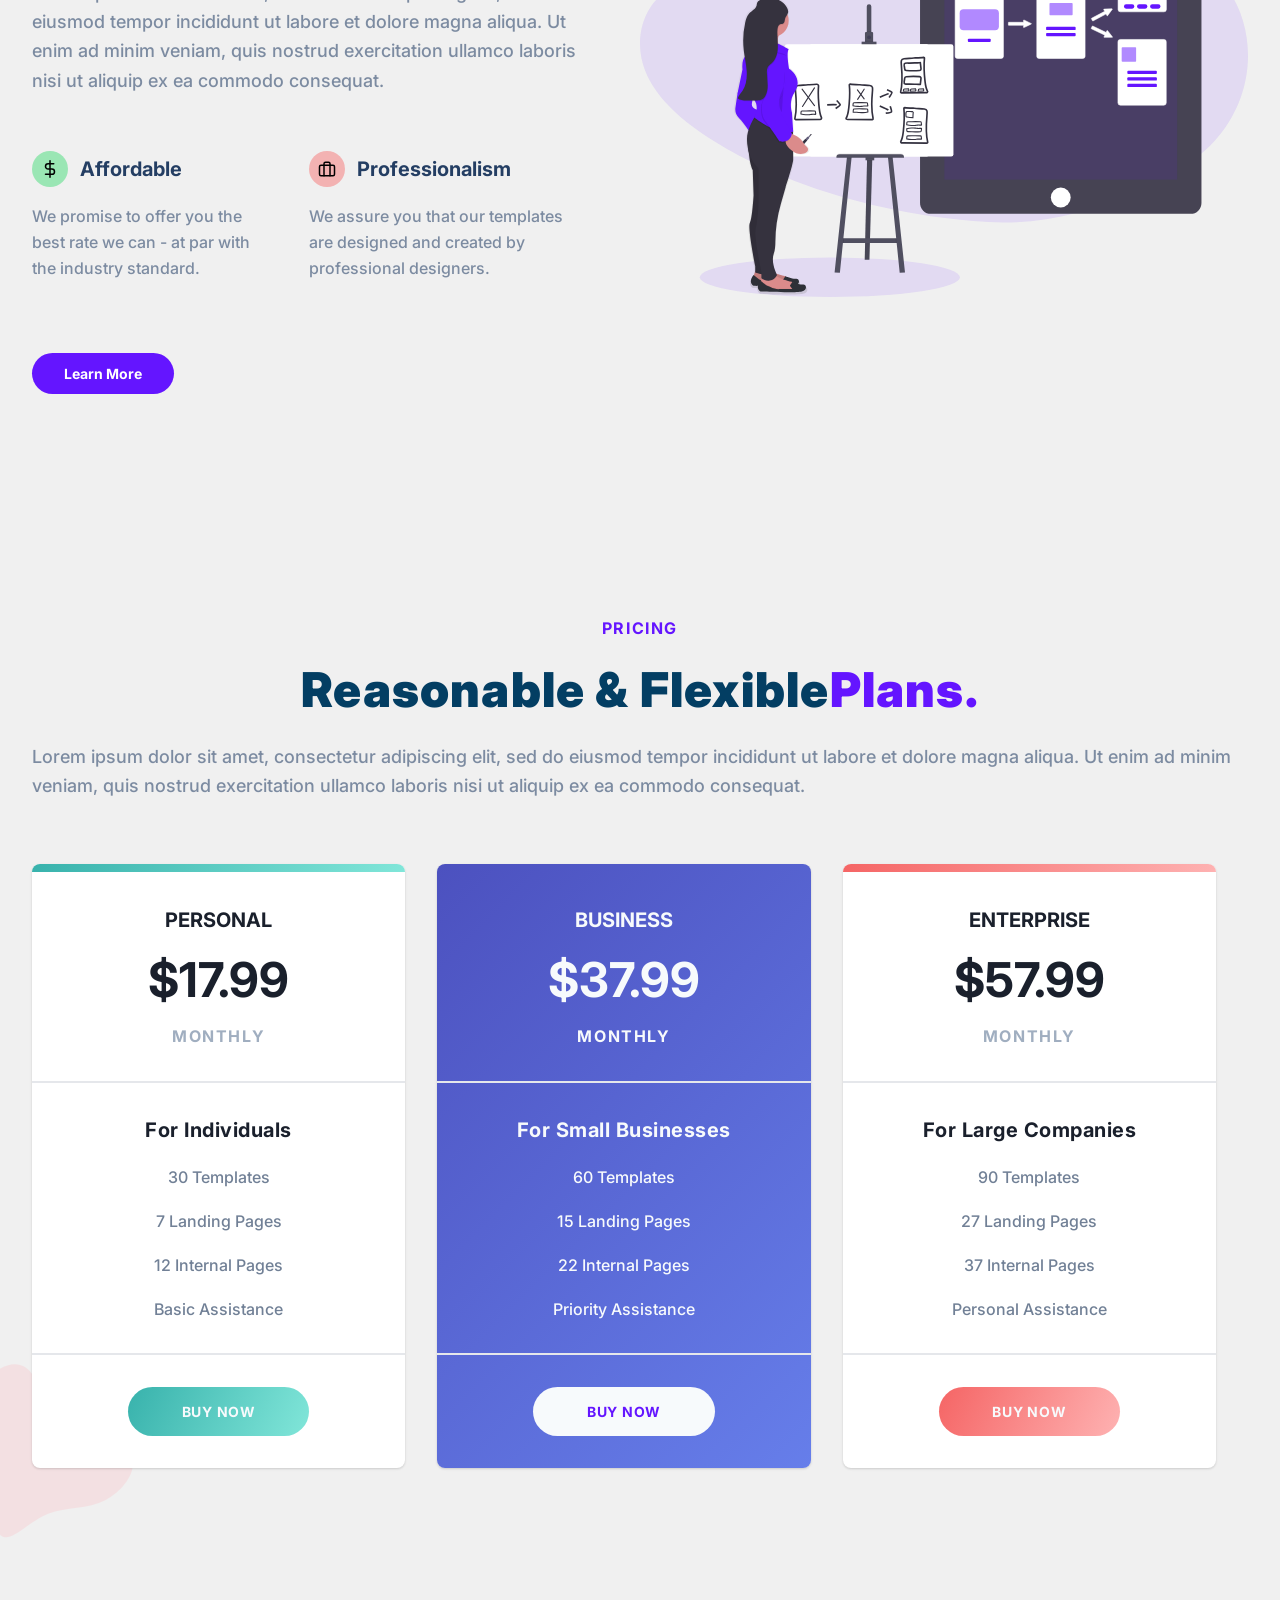
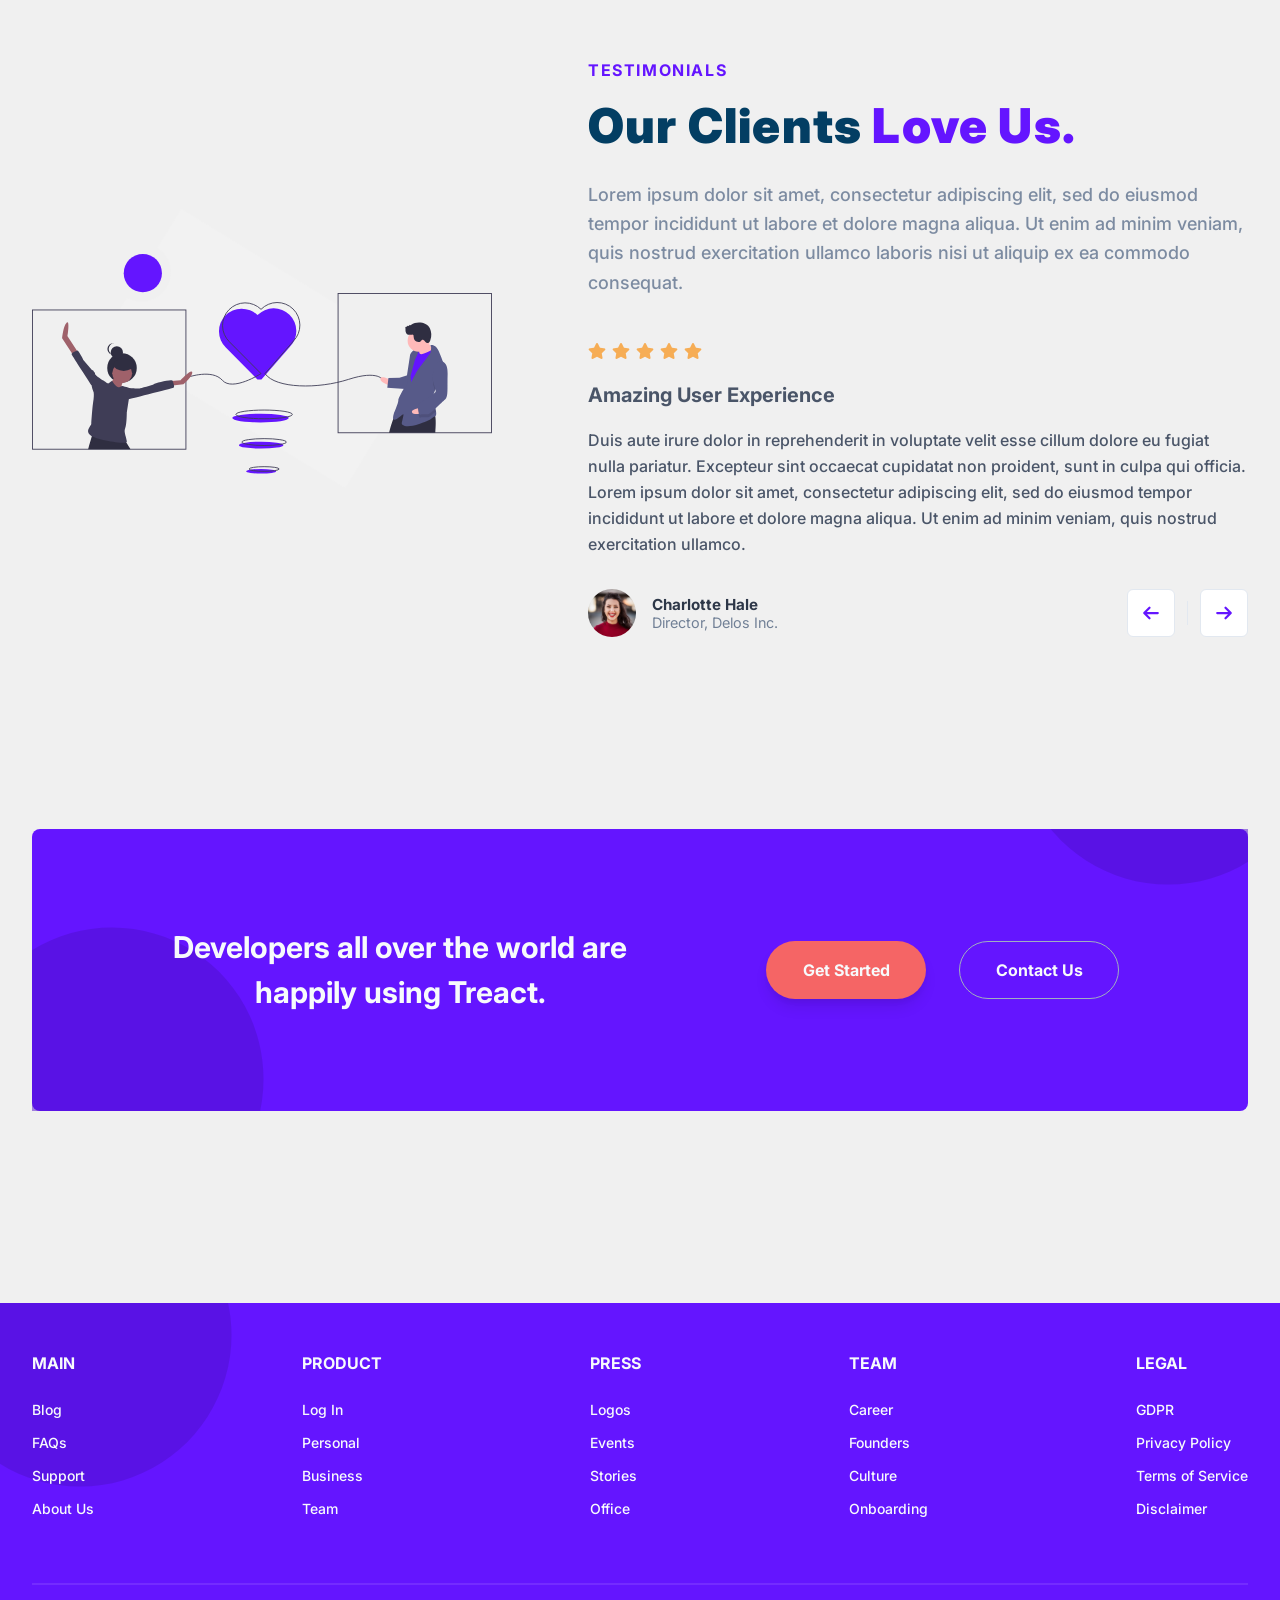
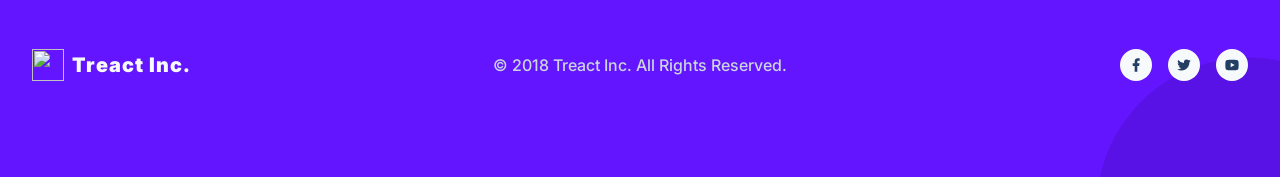
==== commit dec184d8: "DONE" ====
--- a/Final Project Kami/index.html
+++ b/Final Project Kami/index.html
@@ -179,6 +179,7 @@
                 <div class="row">
                     <div class="steps__img--wrapper">
                         <img src="assets 2/hero-screenshot-2.241aac1fbc66db29d873.png" class="steps__img" alt="Screenshot">
+                    </div>
                     <div class="steps__description">
                         <div class="section__tag">STEPS</div>
                         <h2 class="section__title">Easy to <span class="purple">Get Started.</span></h2>
@@ -203,8 +204,9 @@
                                     <div class="step__title">Run</div>
                                     <p class="step__para">Follow the instructions to setup and customize the template to your needs.</p>
                                 </div>
-                            </div> 
-                        </div>
+                            </div>
+                        </div>
+                    </div>
                 </div>
             </div>
         </section>
--- a/Final Project Kami/styles.css
+++ b/Final Project Kami/styles.css
@@ -588,11 +588,7 @@
 
 @media (max-width: 768px) {
     .quality__description {
-        margin: 448px;
-    }
-}
-@media (max-width: 768px) {
-    .quality__description {
+        margin: 0;
         padding: 0;
         margin-top: 64px;
         text-align: center;
@@ -600,8 +596,8 @@
 }
 
 @media (max-width: 1024px) {
-    .quality__desctription {
-        margin: 0px;
+    .quality__description {
+        margin: 0;
     }
 }
 
@@ -670,13 +666,12 @@
         padding: 0;
         margin-top: 64px;
         text-align: center;
-
     }
 }
 
 @media (max-width: 1024px) {
     .quality__description {
-        margin-right: 0px;
+        margin-right: 0;
     }
 }
 
@@ -734,7 +729,7 @@
     box-sizing: border-box;
     font-family: "Inter", sans-serif;
     color: #243e63;
-} 
+}
 
 .container {
     padding: 96px 0;
@@ -747,7 +742,7 @@
 }
 
 #steps .row {
-    diplay: flex;
+    display: flex;
     justify-content: center;
     align-items: center;
 }
@@ -755,30 +750,48 @@
 .row {
     width: 100%;
     max-width: 1280px;
-    margin: 0 auto; 
+    margin: 0 auto;
 }
 
 .steps__img--wrapper {
-    display: flex; 
+    display: flex;
     position: relative;
+    flex: 0 0 50%;
+    max-width: 50%;
+    justify-content: center;
+    align-items: center;
+    margin: 0 auto;
 }
 
 .steps__img {
     z-index: 2;
+    display: block;
+    width: auto;
+    max-width: 100%;
+    height: auto;
 }
 
 img {
     width: 100%;
 }
 
-@media (max-width: 768px) {
+.steps__description {
+    flex: 1;
+    max-width: 480px;
+}
+
+@media (max-width: 768px) {
+    .steps__img--wrapper,
     .steps__description {
         width: 100%;
         max-width: 448px;
-    }
-}
-
-@media (max-width: 768px) {
+        flex: 1 1 100%;
+    }
+
+    .steps__img--wrapper {
+        margin: 0 auto;
+    }
+
     .steps__description {
         padding: 0;
         margin-top: 64px;
@@ -1536,7 +1549,13 @@
     font-size: 30px;
     font-weight: 700;
     line-height: 1.5;
+    text-align: center;
     z-index: 2;
+}
+
+
+.start__title, .start__buttons {
+    width: 50%;
 }
 
 @media (max-width: 1024px) {
@@ -1578,6 +1597,9 @@
     border-radius: 500px;
     font-weight: 700;
     font-size: 16px;
+    padding: 16px 32px;
+    min-width: 160px;
+    white-space: nowrap;
     color: #f7fafc;
     line-height: 1.5;
     letter-spacing: 0.025;
@@ -1607,6 +1629,166 @@
     overflow: hidden;
 }
 
+.footer__blob--1 {
+    position: absolute;
+    top: 0;
+    left: 0;
+    width: 320px;
+    height: 320px;
+    transform: translateX(-80px) translateY(-128px);
+    z-index: 1;
+    opacity: 0.5;
+}
+
+.footer__blob--2 {
+    position: absolute;
+    bottom: 0;
+    right: 0;
+    width: 320px;
+    height: 320px;
+    transform: translateX(128px) translateY(192px);
+    z-index: 1;
+    opacity: 0.5;
+}
+
+@media (max-width: 768px) {
+    .footer__columns {
+        justify-content: flex-start;
+    }
+}
+
+.footer__columns {
+    margin-top: -48px;
+    display: flex;
+    justify-content: space-between;
+    flex-wrap: wrap;
+}
+
+@media (max-width: 768px) {
+    .footer__column {
+        width: calc(100% / 3);
+    }
+}
+
+.footer__column {
+    margin-top: -48px;
+    display: flex;
+    flex-direction: column;
+    align-items: flex-start;
+    z-index: 2;
+}
+
+.footer__column--title {
+    font-weight: 700;
+    line-height: 1.5;
+    color: #f7fafc;
+}
+
+.footer__column--link:nth-child(2) {
+    margin-top: 24px;
+}
+
+.footer__column--link {
+    color: #f7fafc;
+    font-size: 14px;
+    margin-top: 12px;
+    line-height: 1.5;
+    font-weight: 500;
+    position: relative;
+    cursor: pointer;
+}
+
+.footer__divider {
+    width: 100%;
+    height: 2px;
+    margin: 64px 0;
+    background: rgb(116, 44, 255);
+}
+
+@media (max-width: 768px) {
+    .footer__bottom {
+        flex-direction: column;
+        align-items: center;
+    }
+}
+
+.footer__bottom {
+    display: flex;
+    justify-content: space-between;
+    align-items: center;
+}
+
+.footer__logo {
+    display: flex;
+    align-items: center;
+}
+
+.footer__logo--img {
+    height: 32px;
+    width: 32px;
+}
+
+.footer__logo--text {
+    font-size: 20px;
+    color: #f7fafc;
+    font-weight: 900;
+    margin-left: 8px;
+    letter-spacing: 0.05em;
+}
+
+
+@media (max-width: 768px) {
+    .footer__copyright, .footer__socials {
+        margin-top: 32px;
+    }
+}
+
+.footer__copyright {
+    color: #cbd5e0;
+    font-weight: 500;
+}
+
+@media (max-width: 768px) {
+    .footer__socials {
+        margin-left: 0px;
+    }
+}
+
+
+@media (max-width: 768px) {
+    .footer__copyright, .footer__socials {
+        margin-top: 32px;
+    }
+}
+
+.footer__socials {
+    display: flex;
+    align-items: center;
+    margin-left: 16px;
+}
+
+@media (max-width: 768px) {
+    .footer__social--link:first-child {
+        margin-left: 0px;
+    }
+}
+
+.footer__social--link {
+    margin-left: 16px;
+    padding: 8px;
+    background: #f7fafc;
+    display: flex;
+    justify-content: center;
+    border-radius: 50%;
+    z-index: 2;
+    cursor: pointer;
+    transition: all 300ms ease;
+}
+
+.footer__social--link svg {
+    height: 16px;
+    width: 16px;
+}
 
 /* 
 
@@ -1622,43 +1804,161 @@
 }
 
 @media (max-width: 1024px) {
+    .nav__links {
+        display: none;
+    }
 
     .btn__menu {
         display: block;
     }
+
     header .row {
         flex-direction: column;
         align-items: center;
     }
+
+    .header__content {
+        flex-direction: column;
+        text-align: center;
+    }
+
+    .header__description {
+        width: 100%;
+        max-width: 560px;
+    }
+
     footer {
         padding: 80px 32px;
     }
 }
 
-@media(max-width: 768px) {
+@media (max-width: 768px) {
     #quality .row,
     #values .row {
         flex-direction: column-reverse;
     }
+
     #steps .row,
     #testimonials .row {
         flex-direction: column;
         align-items: center;
     }
+
     #pricing .row {
         margin-top: 40px;
     }
-}
-
-@media(max-width: 640px) {
+
+    .steps__img--wrapper,
+    .testimonials__img,
+    .values__img--wrapper,
+    .quality__img--wrapper {
+        width: 100%;
+        max-width: 448px;
+    }
+}
+
+@media (max-width: 640px) {
     .container {
         padding: 80px 0;
     }
+
     .nav__logo {
         margin: 8px 0;
         padding-bottom: 4px;
     }
+
     main {
         margin-bottom: 80px;
     }
-}
+
+    .header__email--input {
+        flex-direction: column;
+        height: auto;
+        padding: 12px;
+        gap: 12px;
+    }
+
+    .header__email--input input {
+        width: 100%;
+        padding: 0;
+        text-align: center;
+    }
+
+    .header__email--btn {
+        width: 100%;
+    }
+
+    .header__img--wrapper {
+        width: 100%;
+    }
+
+    .section__title {
+        font-size: 32px;
+        line-height: 1.2;
+    }
+
+    .section__para {
+        font-size: 15px;
+    }
+
+    .features {
+        gap: 16px;
+    }
+
+    .feature {
+        flex-basis: 100%;
+        min-width: 0;
+    }
+
+    .step {
+        flex-direction: column;
+        align-items: center;
+    }
+
+    .step__description {
+        max-width: 100%;
+        margin-left: 0;
+        text-align: center;
+    }
+
+    .values__list {
+        flex-direction: column;
+    }
+
+    .value:nth-of-type(1),
+    .value:nth-of-type(2) {
+        margin-top: 0;
+        margin-right: 0;
+    }
+
+    .testimonial__bottom {
+        flex-direction: column;
+        gap: 16px;
+    }
+
+    .start__row {
+        flex-direction: column;
+    }
+
+    .start__buttons {
+        width: 100%;
+        flex-direction: column;
+        gap: 12px;
+    }
+
+    .start__button {
+        width: 100%;
+    }
+
+    .footer__columns {
+        display: grid;
+        grid-template-columns: repeat(2, 1fr);
+        gap: 32px 16px;
+    }
+
+    .footer__bottom {
+        flex-direction: column;
+        align-items: center;
+        gap: 16px;
+    }
+}
